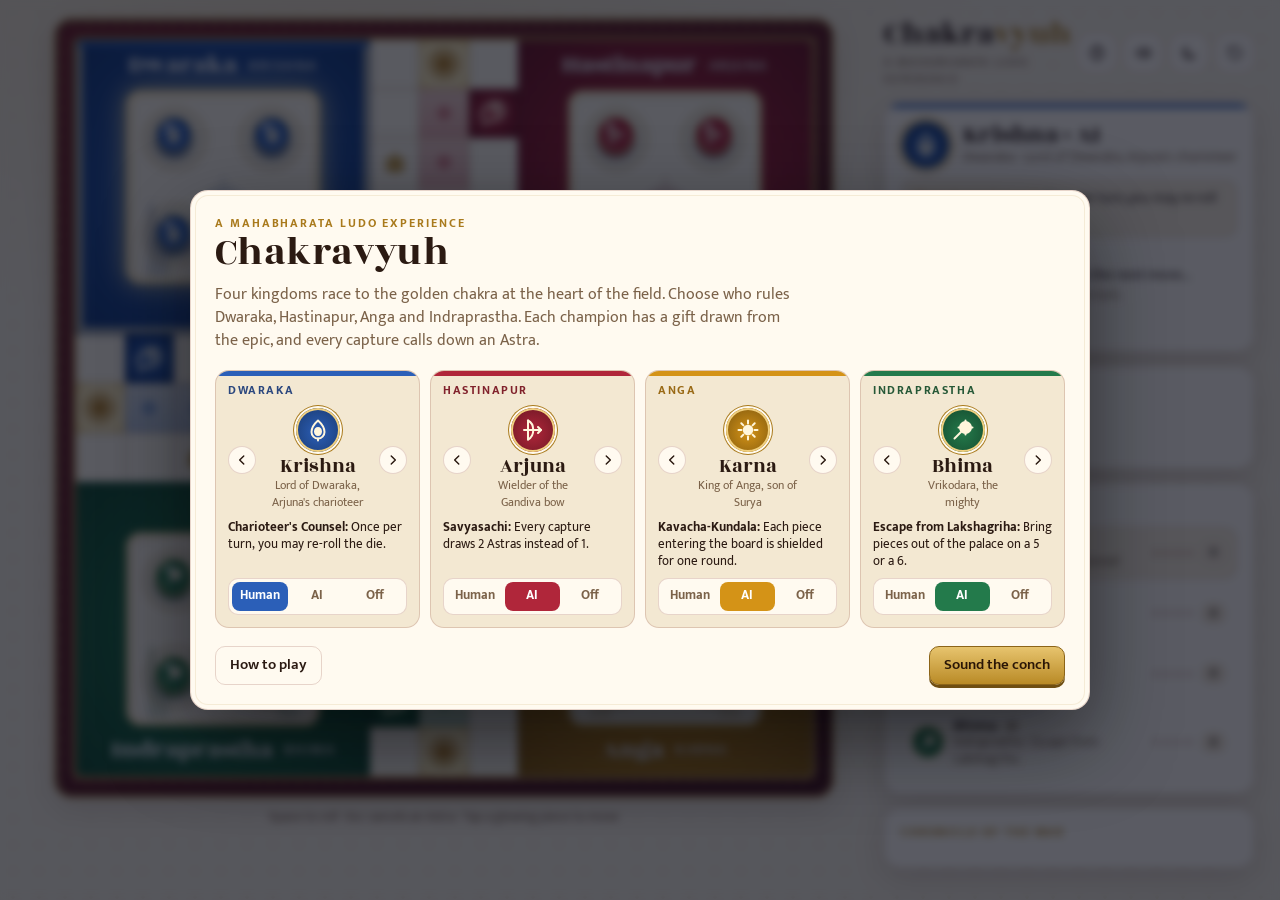
==== chakravyuh/index.html @ 42efd2ad "Rework Astra Ludo into Chakravyuh, a Mahabharata-only Ludo - Four kingdoms (Dwaraka, Hastinapur, Ang" ====
<!doctype html>
<html lang="en">
<head>
<meta charset="utf-8" />
<meta name="viewport" content="width=device-width, initial-scale=1, viewport-fit=cover" />
<title>Chakravyuh</title>
<meta name="description" content="Chakravyuh — a Mahabharata Ludo experience. Four kingdoms, twelve champions and divine Astras." />
<meta name="theme-color" content="#0d1530" />
<link rel="preconnect" href="https://fonts.googleapis.com" />
<link rel="preconnect" href="https://fonts.gstatic.com" crossorigin />
<link href="https://fonts.googleapis.com/css2?family=Rozha+One&family=Mukta:wght@400;500;600;700&display=swap" rel="stylesheet" />
<style>
/* Layout: board as an illuminated miniature on the left, royal court panel on the right; stacks on phones. */
:root{
  --bg:#f4ecdb; --bg2:#eadcc0; --panel:#fffaf0; --panel2:#f3e8d2; --ink:#2b1a12; --muted:#7b6249;
  --line:rgba(122,40,30,.18); --gold:#a97a1c; --gold-hi:#d9b25a; --gold-soft:rgba(169,122,28,.12);
  --maroon:#6e1a22; --maroon-deep:#3e0c12; --midnight:#0d1530; --ivory:#fbf5e6; --cell-line:rgba(110,60,20,.22);
  --shadow:0 10px 30px rgba(70,30,10,.16); --focus:#2b5fb8;
  --display:"Rozha One",Georgia,"Times New Roman",serif; --body:Mukta,system-ui,-apple-system,"Segoe UI",sans-serif;
}
@media (prefers-color-scheme: dark){
  :root:not([data-theme="light"]){
    --bg:#0b1129; --bg2:#16204a; --panel:#131b3c; --panel2:#1b2550; --ink:#f4ead2; --muted:#a8a6c4;
    --line:rgba(217,178,90,.18); --gold:#d9b25a; --gold-hi:#f0cf7e; --gold-soft:rgba(217,178,90,.1);
    --shadow:0 14px 40px rgba(0,0,0,.5); --focus:#f0cf7e; color-scheme:dark;
  }
}
:root[data-theme="dark"]{
  --bg:#0b1129; --bg2:#16204a; --panel:#131b3c; --panel2:#1b2550; --ink:#f4ead2; --muted:#a8a6c4;
  --line:rgba(217,178,90,.18); --gold:#d9b25a; --gold-hi:#f0cf7e; --gold-soft:rgba(217,178,90,.1);
  --shadow:0 14px 40px rgba(0,0,0,.5); --focus:#f0cf7e; color-scheme:dark;
}
*{box-sizing:border-box}
html,body{margin:0;min-height:100%}
body{
  background:
    radial-gradient(circle at 50% 50%, var(--gold-soft) 0 1.5px, transparent 2px) 0 0/26px 26px,
    radial-gradient(1100px 700px at 25% -10%, var(--bg2), var(--bg) 62%) fixed, var(--bg);
  color:var(--ink); font:16px/1.45 var(--body); -webkit-tap-highlight-color:transparent;
}
button{font:inherit;color:inherit}
:focus-visible{outline:2px solid var(--focus);outline-offset:2px}
.display{font-family:var(--display);font-weight:400;letter-spacing:.01em}
@media (prefers-reduced-motion: reduce){ *,*::before,*::after{animation-duration:.01ms!important;animation-iteration-count:1!important;transition-duration:.01ms!important} }

/* ---------- layout ---------- */
.app{display:grid;grid-template-columns:minmax(0,1fr) 370px;gap:22px;max-width:1260px;margin:0 auto;
  padding-block:18px 28px;padding-left:max(16px, env(safe-area-inset-left, 0px));padding-right:max(16px, env(safe-area-inset-right, 0px));align-items:start}
.board-col{display:flex;flex-direction:column;align-items:center;gap:10px;min-width:0}
.side{display:flex;flex-direction:column;gap:14px;min-width:0}
@media (max-width:900px){
  .app{grid-template-columns:minmax(0,1fr);gap:14px;padding-block:12px 24px}
  .brand h1{font-size:27px}
  .tb-actions{gap:6px}
  .icon-btn{width:34px;height:34px}
  .side{display:contents}
  .topbar{order:0}.board-col{order:1}#turnPanel{order:2}#handPanel{order:3}.side>.panel{order:4}
  .foot-note{display:none}
  .turn .passive{font-size:13px}
}
.topbar{display:flex;align-items:center;justify-content:space-between;gap:10px;min-width:0}
.brand{min-width:0}
.brand h1{margin:0;font-size:32px;line-height:1;color:var(--ink)}
.brand h1 span{color:var(--gold)}
.brand small{display:block;color:var(--muted);font-size:12px;letter-spacing:.12em;text-transform:uppercase;margin-top:4px}
.icon-btn{width:38px;height:38px;border-radius:12px;border:1px solid var(--line);background:var(--panel);display:grid;place-items:center;cursor:pointer;transition:transform .15s, background .15s}
.icon-btn:hover{background:var(--panel2)} .icon-btn:active{transform:scale(.94)}
.icon-btn svg{width:18px;height:18px}
.tb-actions{display:flex;gap:8px}
.panel{background:var(--panel);border:1px solid var(--line);border-radius:16px;box-shadow:var(--shadow);padding:16px;position:relative}
.panel h3{margin:0 0 10px;font-size:11.5px;letter-spacing:.16em;text-transform:uppercase;color:var(--gold);font-weight:700}

/* ---------- board: miniature-painting frame ---------- */
.board{
  width:min(100%, calc(100vh - 110px)); min-width:280px; max-width:780px; aspect-ratio:1; max-height:none;
  padding:2.6%; border-radius:18px; position:relative;
  background:
    radial-gradient(circle, rgba(240,207,126,.55) 0 1.4px, transparent 1.8px) 0 0/14px 14px,
    linear-gradient(145deg,var(--maroon),var(--maroon-deep));
  box-shadow:var(--shadow), inset 0 0 0 2px #d9b25a, inset 0 0 0 5px var(--maroon-deep), inset 0 0 0 6px rgba(217,178,90,.7);
}
@media (max-width:900px){ .board{width:100%;max-width:640px} }
.grid{position:relative;width:100%;height:100%;background:var(--ivory);border-radius:6px;overflow:hidden;
  box-shadow:0 0 0 2px #d9b25a, 0 0 0 4px var(--maroon-deep), 0 0 0 5px #d9b25a}
.cell{position:absolute;width:calc(100%/15);height:calc(100%/15);border:1px solid var(--cell-line);background:var(--ivory);display:grid;place-items:center}
.cell svg{width:64%;height:64%}
.cell.chakra{background:radial-gradient(circle,#fff4cf 0 35%, #efd89a 100%)}
.cell.chakra svg{width:80%;height:80%;color:#a8741a;animation:spin 16s linear infinite}
.cell.start svg{width:72%;height:72%}
@keyframes spin{to{transform:rotate(360deg)}}
.yard{position:absolute;width:40%;height:40%;border:2px solid rgba(0,0,0,.15);overflow:hidden}
.yard::before{content:"";position:absolute;inset:0;background:radial-gradient(circle, rgba(255,230,160,.22) 0 1.2px, transparent 1.6px) 0 0/12px 12px}
.yard .plate{position:absolute;inset:16.66%;background:var(--ivory);border-radius:8%;box-shadow:inset 0 0 0 2px rgba(217,178,90,.9), inset 0 0 0 5px var(--ivory), inset 0 0 0 6px rgba(169,122,28,.45), inset 0 3px 12px rgba(0,0,0,.15);overflow:hidden}
.yard .palace{position:absolute;left:8%;right:8%;bottom:4%;height:62%;opacity:.17}
.yard .palace svg{width:100%;height:100%}
.yard .slot{position:absolute;width:22%;height:22%;border-radius:50%;transform:translate(-50%,-50%);background:rgba(0,0,0,.05);box-shadow:inset 0 0 0 2px rgba(169,122,28,.35)}
.yard .label{position:absolute;left:0;right:0;height:16.66%;display:flex;align-items:center;justify-content:center;gap:.45em;color:#fff;font-family:var(--display);font-size:calc(var(--cell,30px)*.52);text-shadow:0 1px 2px rgba(0,0,0,.45);white-space:nowrap}
.yard .label em{font-style:normal;font-family:var(--body);font-weight:600;font-size:.6em;opacity:.9;letter-spacing:.1em;text-transform:uppercase}
.yard.off{filter:grayscale(1) opacity(.45)}
.yard.turn{box-shadow:inset 0 0 0 4px rgba(255,240,200,.85)}
.yard.turn .plate{box-shadow:inset 0 0 0 2px #f0cf7e, inset 0 0 0 5px var(--ivory), inset 0 0 0 6px rgba(169,122,28,.6), 0 0 22px 4px rgba(255,230,160,.6)}
.center{position:absolute;left:40%;top:40%;width:20%;height:20%}
.center svg{width:100%;height:100%;display:block}

/* tokens: royal pieces */
.token{position:absolute;width:calc(var(--cell,30px)*.78);height:calc(var(--cell,30px)*.78);left:0;top:0;
  transform:translate(-50%,-58%) scale(var(--s,1));border-radius:50%;border:none;padding:0;cursor:default;
  transition:left .14s ease, top .14s ease, transform .2s ease;z-index:5;
  background:radial-gradient(circle at 35% 28%, rgba(255,255,255,.7) 0 10%, transparent 11%), radial-gradient(circle at 50% 55%, var(--tc) 0 55%, var(--td) 100%);
  box-shadow:0 3px 0 var(--td), 0 5px 9px rgba(0,0,0,.38), inset 0 0 0 2px #f0cf7e, inset 0 0 0 3.5px rgba(0,0,0,.25);
  display:grid;place-items:center}
.token svg{width:56%;height:56%;color:#fff6dc;filter:drop-shadow(0 1px 1px rgba(0,0,0,.45))}
.token.can{cursor:pointer;z-index:20;animation:bob .9s ease-in-out infinite}
.token.can::before{content:"";position:absolute;inset:-22%;border-radius:50%;border:3px solid #fff3cf;box-shadow:0 0 0 3px var(--tc),0 0 18px 4px #f0cf7e;animation:pulse 1s ease-in-out infinite}
.token.target::before{content:"";position:absolute;inset:-22%;border-radius:50%;border:3px dashed #fff;box-shadow:0 0 0 3px #7a2a9a,0 0 18px 5px #d39cff;animation:pulse .8s ease-in-out infinite}
.token.target{cursor:crosshair;z-index:21}
.token.shield::after{content:"";position:absolute;inset:-14%;border-radius:50%;border:2px solid #ffd76a;box-shadow:0 0 12px 3px rgba(255,200,80,.85), inset 0 0 8px rgba(255,215,106,.8)}
.token.hop{animation:hop .14s ease-out}
@keyframes bob{50%{transform:translate(-50%,-70%) scale(var(--s,1))}}
@keyframes pulse{50%{transform:scale(1.12);opacity:.7}}
@keyframes hop{50%{transform:translate(-50%,-85%) scale(calc(var(--s,1)*1.08))}}

.banner{position:absolute;left:50%;top:50%;transform:translate(-50%,-50%) scale(.6);opacity:0;pointer-events:none;z-index:40;
  text-align:center;padding:14px 26px;border-radius:12px;background:rgba(13,21,48,.92);color:#fff;
  border:1px solid #d9b25a;box-shadow:0 0 0 4px rgba(13,21,48,.92), 0 0 0 5px rgba(217,178,90,.6), 0 0 40px rgba(240,207,126,.4);min-width:55%}
.banner .b-title{font-family:var(--display);font-size:calc(var(--cell,30px)*1.05);line-height:1.1;color:#f0cf7e}
.banner .b-sub{font-size:calc(var(--cell,30px)*.42);opacity:.9;margin-top:4px}
.banner.show{animation:banner 1.7s ease forwards}
@keyframes banner{0%{opacity:0;transform:translate(-50%,-50%) scale(.6)}12%{opacity:1;transform:translate(-50%,-50%) scale(1.04)}20%{transform:translate(-50%,-50%) scale(1)}80%{opacity:1}100%{opacity:0;transform:translate(-50%,-50%) scale(1)}}
.flash{position:absolute;inset:0;pointer-events:none;z-index:39;opacity:0}
.flash.go{animation:flash .7s ease}
@keyframes flash{0%{opacity:.85}100%{opacity:0}}

/* ---------- turn panel ---------- */
.turn{overflow:hidden}
.turn::before{content:"";position:absolute;inset:0 0 auto 0;height:4px;background:var(--pc,var(--gold))}
.turn-head{display:flex;align-items:center;gap:12px}
.avatar{width:50px;height:50px;border-radius:50%;display:grid;place-items:center;flex:none;background:radial-gradient(circle at 50% 55%, var(--pc), color-mix(in srgb, var(--pc) 60%, #000));color:#fff6dc;box-shadow:inset 0 0 0 2px #f0cf7e, 0 0 0 2px var(--panel), 0 0 0 3px var(--gold)}
.avatar svg{width:28px;height:28px}
.turn-name{font-size:25px;line-height:1.05}
.turn-title{color:var(--muted);font-size:13.5px}
.passive{margin-top:10px;font-size:13.5px;padding:8px 10px;border-radius:10px;background:var(--gold-soft);border:1px solid var(--line)}
.passive b{color:var(--gold)}
.dice-row{display:flex;align-items:center;gap:16px;margin-top:14px}
.die{width:76px;height:76px;flex:none;border-radius:16px;cursor:pointer;padding:12px;transition:transform .12s;
  background:linear-gradient(150deg,#fffdf4,#efe4c9);border:3px solid #c99a2e;
  box-shadow:0 5px 0 #8c6418,0 10px 18px rgba(0,0,0,.28), inset 0 0 0 2px #fff7df, inset 0 0 0 4px rgba(201,154,46,.45);
  display:grid;grid-template:repeat(3,1fr)/repeat(3,1fr)}
.die:disabled{cursor:default;filter:saturate(.7) brightness(.95)}
.die:not(:disabled):hover{transform:translateY(-2px)}
.die:not(:disabled):active{transform:translateY(3px);box-shadow:0 2px 0 #8c6418,0 4px 8px rgba(0,0,0,.25)}
.die.ready{animation:diebreathe 1.4s ease-in-out infinite}
@keyframes diebreathe{50%{box-shadow:0 5px 0 #8c6418,0 10px 18px rgba(0,0,0,.28),0 0 0 6px var(--pc), inset 0 0 0 2px #fff7df}}
.die.rolling{animation:shake .5s ease}
@keyframes shake{20%{transform:rotate(-14deg) translateY(-6px)}40%{transform:rotate(12deg)}60%{transform:rotate(-8deg) translateY(-3px)}80%{transform:rotate(5deg)}}
.pip{width:11px;height:11px;border-radius:50%;background:#6e1a22;place-self:center;opacity:0;box-shadow:inset 0 2px 2px rgba(0,0,0,.45), 0 0 0 1.5px rgba(201,154,46,.6)}
.pip.on{opacity:1}
.die.ratha{border-color:#2b5fb8}
.hint{font-size:15px;color:var(--ink);min-height:40px;line-height:1.3}
.hint .sub{display:block;color:var(--muted);font-size:13px;margin-top:3px}
.chip{display:inline-flex;align-items:center;gap:6px;font-size:12.5px;padding:2px 10px;border-radius:999px;background:var(--gold-soft);color:var(--gold);border:1px solid var(--line);font-weight:700;margin-top:6px}
.actions{display:flex;gap:8px;margin-top:8px;flex-wrap:wrap}
.btn{border:1px solid var(--line);background:var(--panel2);padding:8px 14px;border-radius:10px;cursor:pointer;font-weight:600;font-size:14.5px;transition:transform .12s, filter .15s}
.btn:hover{filter:brightness(1.05)} .btn:active{transform:scale(.97)}
.btn.primary{background:linear-gradient(180deg,#e7c46e,#b98a26);color:#2a1606;border-color:#8c6418;box-shadow:0 3px 0 #6f4e12}
.btn.ghost{background:transparent}
.btn:disabled{opacity:.5;cursor:not-allowed}
.pick{display:grid;grid-template-columns:repeat(6,1fr);gap:6px;margin-top:8px}
.pick button{aspect-ratio:1;border-radius:9px;border:2px solid #c99a2e;background:linear-gradient(150deg,#fffdf4,#efe4c9);color:#6e1a22;font-family:var(--display);font-size:20px;cursor:pointer}
.pick button:hover{transform:translateY(-2px)}

/* ---------- cards ---------- */
.hand{display:grid;grid-template-columns:repeat(auto-fill,minmax(150px,1fr));gap:10px}
@media (max-width:900px){.hand{grid-auto-flow:column;grid-template-columns:none;grid-auto-columns:minmax(150px,46%);overflow-x:auto;padding:4px 2px 8px;scroll-snap-type:x mandatory}.hand>*{scroll-snap-align:start}}
.card{position:relative;text-align:left;border-radius:12px;padding:12px 11px 12px;cursor:pointer;color:#fff8e6;min-height:156px;
  border:1px solid rgba(240,207,126,.7);
  background:radial-gradient(circle, rgba(255,230,160,.14) 0 1px, transparent 1.4px) 0 0/10px 10px, linear-gradient(160deg,var(--c1),var(--c2));
  box-shadow:0 6px 14px rgba(0,0,0,.24), inset 0 0 0 3px rgba(0,0,0,.18), inset 0 0 0 4px rgba(240,207,126,.45);transition:transform .15s, box-shadow .15s;overflow:hidden}
.card:not(:disabled):hover{transform:translateY(-3px);box-shadow:0 12px 22px rgba(0,0,0,.3), inset 0 0 0 3px rgba(0,0,0,.18), inset 0 0 0 4px rgba(240,207,126,.7)}
.card:disabled{cursor:not-allowed;filter:grayscale(.6) brightness(.82)}
.card.sel{outline:3px solid #f0cf7e;outline-offset:2px}
.card .ci{width:36px;height:36px;border-radius:50%;display:grid;place-items:center;background:rgba(0,0,0,.2);box-shadow:inset 0 0 0 1.5px rgba(240,207,126,.8)}
.card .ci svg{width:22px;height:22px}
.card .cn{font-family:var(--display);font-size:18px;line-height:1.1;margin-top:8px}
.card .cs{font-size:10.5px;letter-spacing:.12em;text-transform:uppercase;opacity:.8}
.card .ct{font-size:12.5px;line-height:1.35;margin-top:6px}
.card .rar{position:absolute;top:10px;right:10px;font-size:10px;font-weight:700;letter-spacing:.08em;text-transform:uppercase;padding:1px 8px;border-radius:99px;background:rgba(0,0,0,.28);border:1px solid rgba(240,207,126,.45)}
.card-back{border-radius:12px;min-height:96px;background:radial-gradient(circle, rgba(240,207,126,.25) 0 1.2px, transparent 1.6px) 0 0/10px 10px, linear-gradient(150deg,#1b2550,#0d1530);border:2px solid #d9b25a;display:grid;place-items:center;color:#d9b25a}
.card-back svg{width:42px;height:42px;animation:spin 14s linear infinite}
.empty{color:var(--muted);font-size:14px;padding:10px;border:1px dashed var(--line);border-radius:12px;text-align:center}

/* ---------- players & log ---------- */
.plist{display:flex;flex-direction:column;gap:8px}
.prow{display:flex;align-items:center;gap:10px;padding:8px 10px;border-radius:12px;border:1px solid transparent}
.prow.cur{background:var(--gold-soft);border-color:var(--line)}
.prow.off{opacity:.4}
.dot{width:32px;height:32px;border-radius:50%;display:grid;place-items:center;background:var(--pc);color:#fff6dc;flex:none;box-shadow:inset 0 0 0 1.5px #f0cf7e}
.dot svg{width:18px;height:18px}
.pname{font-weight:700;font-size:15px;line-height:1.2}
.pmeta{font-size:12.5px;color:var(--muted);line-height:1.3}
.pstat{margin-left:auto;display:flex;gap:8px;align-items:center;font-size:12px;color:var(--muted)}
.pips{display:flex;gap:3px}
.pips i{width:8px;height:8px;border-radius:50%;background:var(--line);display:block}
.pips i.on{background:var(--pc)}
.cardcount{display:inline-flex;align-items:center;padding:1px 8px;border-radius:99px;background:var(--panel2);border:1px solid var(--line);color:var(--ink);font-weight:700}
.log{list-style:none;margin:0;padding:0;display:flex;flex-direction:column;gap:6px;max-height:200px;overflow:auto;font-size:14px}
.log li{padding-left:12px;position:relative}
.log li::before{content:"";position:absolute;left:0;top:8px;width:6px;height:6px;transform:rotate(45deg);background:var(--lc,var(--gold))}
.log li:not(:first-child){opacity:.72}

/* ---------- modals ---------- */
.modal{position:fixed;inset:0;z-index:100;display:none;align-items:center;justify-content:center;padding:16px;background:rgba(6,10,26,.66);backdrop-filter:blur(4px)}
.modal.open{display:flex}
.sheet{background:var(--panel);color:var(--ink);border:1px solid var(--line);border-radius:18px;box-shadow:0 30px 80px rgba(0,0,0,.5), inset 0 0 0 4px var(--panel), inset 0 0 0 5px var(--gold-soft);width:min(900px,100%);max-height:calc(100vh - 32px);overflow:auto;padding:24px}
.sheet h2{margin:0;font-size:40px;line-height:1;text-wrap:balance}
.eyebrow{font-size:12px;letter-spacing:.16em;text-transform:uppercase;color:var(--gold);font-weight:700}
.lede{color:var(--muted);margin:10px 0 18px;max-width:64ch}
.seats{display:grid;grid-template-columns:repeat(4,1fr);gap:10px}
@media (max-width:760px){.seats{grid-template-columns:repeat(2,1fr)}.sheet{padding:18px}.sheet h2{font-size:32px}}
@media (max-width:420px){.seats{grid-template-columns:1fr}}
.seat{border-radius:14px;padding:12px;border:1px solid var(--line);background:var(--panel2);display:flex;flex-direction:column;gap:8px;position:relative;overflow:hidden;min-width:0}
.seat::before{content:"";position:absolute;inset:0 0 auto;height:5px;background:var(--pc)}
.seat .kn{font-size:11.5px;letter-spacing:.14em;text-transform:uppercase;font-weight:700;color:color-mix(in srgb, var(--pc) 65%, var(--ink))}
.champ{display:flex;align-items:center;gap:8px}
.champ .cbody{flex:1;min-width:0;text-align:center}
.champ .avatar{width:44px;height:44px;margin:0 auto 4px}
.champ .avatar svg{width:24px;height:24px}
.champ .cname{font-family:var(--display);font-size:20px;line-height:1.05}
.champ .cepi{font-size:12px;color:var(--muted)}
.arrow{width:28px;height:28px;border-radius:50%;border:1px solid var(--line);background:var(--panel);cursor:pointer;display:grid;place-items:center;flex:none}
.arrow svg{width:14px;height:14px}
.seat .sp{font-size:12.5px;line-height:1.35;min-height:3.9em}
.seat.is-off .champ,.seat.is-off .sp{opacity:.4}
.seg{display:grid;grid-template-columns:repeat(3,1fr);background:var(--panel);border:1px solid var(--line);border-radius:10px;padding:3px;gap:2px;margin-top:auto}
.seg button{border:none;background:transparent;border-radius:8px;padding:5px 0;font-size:12.5px;font-weight:700;cursor:pointer;color:var(--muted)}
.seg button.on{background:var(--pc);color:#fff}
.sheet-foot{display:flex;justify-content:space-between;align-items:center;gap:10px;margin-top:18px;flex-wrap:wrap}
.err{color:#b0263a;font-size:13.5px;min-height:1em}
.rules h4{margin:20px 0 8px;font-size:12.5px;letter-spacing:.14em;text-transform:uppercase;color:var(--gold)}
.rules p,.rules li{font-size:15px}
.rules ul{padding-left:18px;margin:6px 0}
.lex{display:grid;grid-template-columns:repeat(3,1fr);gap:10px}
.roster{display:grid;grid-template-columns:repeat(2,1fr);gap:4px 12px}
@media (max-width:760px){.lex{grid-template-columns:repeat(2,1fr)}.roster{grid-template-columns:1fr}}
@media (max-width:480px){.lex{grid-template-columns:1fr}}
.lex .card{cursor:default;min-height:0}
.lex .lore{font-size:12px;font-style:italic;opacity:.9;margin-top:7px;border-top:1px solid rgba(240,207,126,.35);padding-top:6px}
.legend{display:flex;flex-wrap:wrap;gap:14px;font-size:14px;margin-top:6px}
.legend span{display:inline-flex;align-items:center;gap:6px}
.legend i{width:24px;height:24px;border-radius:5px;border:1px solid var(--cell-line);background:var(--ivory);display:grid;place-items:center}
.legend i svg{width:17px;height:17px}
.note{font-size:13px;color:var(--muted);border-left:3px solid var(--gold);padding:6px 10px;background:var(--gold-soft);border-radius:0 8px 8px 0;margin-top:14px}
.podium{display:flex;flex-direction:column;gap:8px;margin:16px 0}
.podium .prow{background:var(--panel2)}
.place{font-family:var(--display);font-size:22px;width:28px;text-align:center;color:var(--gold)}
.foot-note{font-size:13px;color:var(--muted);text-align:center}
</style>
</head>
<body>
<div class="app">
  <div class="board-col">
    <div class="board" id="board">
      <div class="grid" id="grid">
        <div class="flash" id="flash"></div>
        <div class="banner" id="banner"><div class="b-title"></div><div class="b-sub"></div></div>
      </div>
    </div>
    <div class="foot-note">Space to roll · Esc cancels an Astra · Tap a glowing piece to move</div>
  </div>

  <aside class="side">
    <div class="topbar">
      <div class="brand">
        <h1 class="display">Chakra<span>vyuh</span></h1>
        <small>A Mahabharata Ludo experience</small>
      </div>
      <div class="tb-actions">
        <button class="icon-btn" id="btnRules" title="How to play" aria-label="How to play"><svg viewBox="0 0 24 24" fill="none" stroke="currentColor" stroke-width="2" stroke-linecap="round"><circle cx="12" cy="12" r="9"/><path d="M9.5 9a2.5 2.5 0 1 1 3.5 2.3c-.6.3-1 .9-1 1.6V14"/><circle cx="12" cy="17.5" r=".6" fill="currentColor"/></svg></button>
        <button class="icon-btn" id="btnSound" title="Sound" aria-label="Toggle sound"></button>
        <button class="icon-btn" id="btnTheme" title="Theme" aria-label="Toggle light or dark theme"><svg viewBox="0 0 24 24" fill="none" stroke="currentColor" stroke-width="2" stroke-linecap="round"><path d="M20 14.5A8 8 0 1 1 9.5 4a6.5 6.5 0 0 0 10.5 10.5z"/></svg></button>
        <button class="icon-btn" id="btnNew" title="New game" aria-label="New game"><svg viewBox="0 0 24 24" fill="none" stroke="currentColor" stroke-width="2" stroke-linecap="round"><path d="M4 12a8 8 0 1 0 2.4-5.7"/><path d="M4 4v4h4"/></svg></button>
      </div>
    </div>

    <section class="panel turn" id="turnPanel">
      <div class="turn-head">
        <div class="avatar" id="tAvatar"></div>
        <div style="min-width:0">
          <div class="turn-name display" id="tName">—</div>
          <div class="turn-title" id="tTitle"></div>
        </div>
      </div>
      <div class="passive" id="tPassive"></div>
      <div class="dice-row">
        <button class="die" id="die" aria-label="Roll the die"></button>
        <div style="flex:1;min-width:0">
          <div class="hint" id="hint"></div>
          <div class="actions">
            <button class="btn" id="btnReroll" hidden>Re-roll</button>
            <button class="btn ghost" id="btnCancel" hidden>Cancel Astra</button>
          </div>
        </div>
      </div>
      <div class="pick" id="pick" hidden></div>
    </section>

    <section class="panel" id="handPanel">
      <h3 id="handTitle">Astras</h3>
      <div class="hand" id="hand"></div>
    </section>

    <section class="panel">
      <h3>Kingdoms</h3>
      <div class="plist" id="plist"></div>
    </section>

    <section class="panel">
      <h3>Chronicle of the war</h3>
      <ul class="log" id="log"></ul>
    </section>
  </aside>
</div>

<!-- Setup -->
<div class="modal open" id="setup" role="dialog" aria-modal="true" aria-labelledby="setupTitle">
  <div class="sheet">
    <div class="eyebrow">A Mahabharata Ludo experience</div>
    <h2 class="display" id="setupTitle">Chakravyuh</h2>
    <p class="lede">Four kingdoms race to the golden chakra at the heart of the field. Choose who rules Dwaraka, Hastinapur, Anga and Indraprastha. Each champion has a gift drawn from the epic, and every capture calls down an Astra.</p>
    <div class="seats" id="seats"></div>
    <div class="sheet-foot">
      <button class="btn ghost" id="btnRules2">How to play</button>
      <span class="err" id="seatErr"></span>
      <button class="btn primary" id="btnStart">Sound the conch</button>
    </div>
  </div>
</div>

<!-- Rules -->
<div class="modal" id="rules" role="dialog" aria-modal="true" aria-labelledby="rulesTitle">
  <div class="sheet rules">
    <div style="display:flex;justify-content:space-between;align-items:center;gap:10px">
      <h2 class="display" id="rulesTitle">How to play</h2>
      <button class="icon-btn" data-close="rules" aria-label="Close"><svg viewBox="0 0 24 24" fill="none" stroke="currentColor" stroke-width="2" stroke-linecap="round"><path d="M6 6l12 12M18 6L6 18"/></svg></button>
    </div>
    <h4>The race (classic Ludo rules)</h4>
    <ul>
      <li>Each kingdom has 4 pieces. Roll a <b>6</b> to bring a piece out of the palace onto your conch square.</li>
      <li>Move clockwise around the field, then up your coloured path to the chakra at the centre. You need the exact number to finish.</li>
      <li>A <b>6</b>, a capture, or bringing a piece home earns another roll. Three 6s in a row ends your turn.</li>
      <li>Land on an opponent to <b>capture</b> it and send it back to its palace. Pieces on <b>golden lotuses</b> and <b>conch squares</b> are safe.</li>
      <li>The first kingdom to bring all four pieces home wins.</li>
    </ul>
    <h4>Astras</h4>
    <ul>
      <li>You draw an Astra when you <b>capture</b> or land on a <b>chakra square</b>.</li>
      <li>You may play <b>one Astra per turn</b>, before you roll. You can hold 3.</li>
    </ul>
    <div class="legend" id="legend"></div>
    <h4>The twelve champions</h4>
    <div class="roster" id="roster"></div>
    <h4>Lexicon of Astras</h4>
    <div class="lex" id="lex"></div>
    <p class="note">Chakravyuh borrows the characters, kingdoms and stories of the Mahabharata. Ludo itself is a modern game descended from Indian cross-and-circle race games such as Pachisi; it is not a game from the epic.</p>
  </div>
</div>

<!-- Victory -->
<div class="modal" id="victory" role="dialog" aria-modal="true" aria-labelledby="vicTitle">
  <div class="sheet" style="width:min(520px,100%);text-align:center">
    <div class="avatar" id="vAvatar" style="margin:0 auto 12px;width:72px;height:72px"></div>
    <div class="eyebrow" id="vicKingdom"></div>
    <h2 class="display" id="vicTitle">Victory</h2>
    <p class="lede" id="vicText" style="margin:10px auto 0"></p>
    <div class="podium" id="podium" style="text-align:left"></div>
    <div style="display:flex;gap:10px;justify-content:center">
      <button class="btn" id="btnSame">Rematch</button>
      <button class="btn primary" id="btnSetup">New setup</button>
    </div>
  </div>
</div>

<script>
(() => {
"use strict";

/* ================= Icons ================= */
const S24 = (body, extra='fill="none" stroke="currentColor" stroke-width="2" stroke-linecap="round" stroke-linejoin="round"') => `<svg viewBox="0 0 24 24" ${extra}>${body}</svg>`;
const I = {
  // champions
  krishna: S24('<path d="M12 2.5c4.5 4 6.5 8 6.5 11.5a6.5 6.5 0 0 1-13 0C5.5 10.5 7.5 6.5 12 2.5z"/><ellipse cx="12" cy="13.5" rx="3" ry="3.6" fill="currentColor"/><path d="M12 20.5v2"/>'),
  arjuna: S24('<path d="M7 2.5c7 3.5 7 15.5 0 19"/><path d="M7 2.5v19"/><path d="M3 12h17"/><path d="M17 9l3 3-3 3"/>'),
  karna: S24('<circle cx="12" cy="12" r="4.2" fill="currentColor"/>'+Array.from({length:8},(_,k)=>`<path d="M12 2.5v3" transform="rotate(${k*45} 12 12)"/>`).join('')),
  bhima: S24('<circle cx="14.5" cy="9.5" r="5.5" fill="currentColor"/><path d="M11 13L3.5 20.5"/><path d="M14.5 4v-1.5M20 9.5h1.5M14.5 15v1.5M9 9.5H7.5"/>'),
  yudhishthira: S24('<path d="M3 11.5a9 7 0 0 1 18 0z" fill="currentColor"/><path d="M12 11.5v8.5a2 2 0 0 1-4 0"/><path d="M12 2.5v2"/><path d="M5 11.5v2M19 11.5v2M8.5 11.5v1.5M15.5 11.5v1.5"/>'),
  draupadi: S24('<path d="M3 12h18a9 7.5 0 0 1-18 0z" fill="currentColor"/><path d="M12 3c2 2.2-1.2 3.5 0 6.5"/><path d="M8 5.5c1.2 1.4-.6 2.3 0 4"/><path d="M16 5.5c1.2 1.4-.6 2.3 0 4"/>'),
  nakula: S24('<path d="M20.5 3.5L9 15"/><path d="M20.5 3.5l-1 5-9 9"/><path d="M6.5 12.5l5 5"/><path d="M8 16l-4.5 4.5"/>'),
  sahadeva: S24('<path d="M12 2.5l2.4 5.2 5.6.6-4.2 3.8 1.2 5.6L12 14.9 7 17.7l1.2-5.6L4 8.3l5.6-.6z" fill="currentColor"/><circle cx="19.5" cy="19.5" r="1.2" fill="currentColor"/><circle cx="4.5" cy="20" r=".9" fill="currentColor"/>'),
  abhimanyu: S24('<circle cx="12" cy="12" r="9"/><circle cx="12" cy="12" r="2.2" fill="currentColor"/>'+Array.from({length:8},(_,k)=>`<path d="M12 3v6.8" transform="rotate(${k*45} 12 12)"/>`).join('')),
  duryodhana: S24('<path d="M3 18.5h18l-1.3-10.5-4.2 4.2L12 5.5l-3.5 6.7-4.2-4.2z" fill="currentColor"/><path d="M3 21h18"/>'),
  ghatotkacha: S24('<path d="M15.5 2.8a9.2 9.2 0 1 0 5.9 15.3A7.3 7.3 0 0 1 15.5 2.8z" fill="currentColor"/><circle cx="18.5" cy="6.5" r=".9" fill="currentColor"/><circle cx="21" cy="11" r=".7" fill="currentColor"/>'),
  balarama: S24('<path d="M3.5 20.5L14 10"/><path d="M14 10l2.2-6.5 4.3 2.8-4.5 5.2z" fill="currentColor"/><path d="M6 15l3 3"/>'),
  // board
  lotus: S24('<path d="M12 4c2.2 3.2 2.2 7.2 0 11-2.2-3.8-2.2-7.8 0-11z"/><path d="M4.8 8.2c3.4.8 5.6 3.6 7.2 6.8-4.2.2-7.2-2.2-7.2-6.8z"/><path d="M19.2 8.2c-3.4.8-5.6 3.6-7.2 6.8 4.2.2 7.2-2.2 7.2-6.8z"/><path d="M3 15.5c3 .2 6 .9 9 .9s6-.7 9-.9c-1.8 3-5 4.5-9 4.5s-7.2-1.5-9-4.5z"/>','fill="#c99a2e" stroke="#8c6418" stroke-width=".6"'),
  conch: S24('<path d="M4 15.5c0-5.8 4.5-11 10-11 3.6 0 6 2.4 6 5.6 0 4.6-4.4 7.4-8.8 7.4H7.5L5 20.5"/><path d="M11 10.5a2.3 2.3 0 1 1 2.4 2.2"/><path d="M15 4.8c-1 2.2-1 4.3.2 6.2"/>','fill="none" stroke="#fff6dc" stroke-width="2" stroke-linecap="round" stroke-linejoin="round"'),
  chakra: S24('<circle cx="12" cy="12" r="9.2" stroke-dasharray="1.8 1.2" stroke-width="2.4"/><circle cx="12" cy="12" r="6"/><circle cx="12" cy="12" r="1.8" fill="currentColor"/>'+Array.from({length:6},(_,k)=>`<path d="M12 6v12" transform="rotate(${k*30} 12 12)"/>`).join(''),'fill="none" stroke="currentColor" stroke-width="1.4"'),
  soundOn: S24('<path d="M4 9v6h4l5 4V5L8 9z"/><path d="M16.5 8.5a5 5 0 0 1 0 7M19 6a8.5 8.5 0 0 1 0 12"/>'),
  soundOff: S24('<path d="M4 9v6h4l5 4V5L8 9z"/><path d="M17 9l5 6M22 9l-5 6"/>'),
  left: S24('<path d="M15 5l-7 7 7 7"/>','fill="none" stroke="currentColor" stroke-width="2.5" stroke-linecap="round" stroke-linejoin="round"'),
  right: S24('<path d="M9 5l7 7-7 7"/>','fill="none" stroke="currentColor" stroke-width="2.5" stroke-linecap="round" stroke-linejoin="round"'),
  // astras
  shankha: S24('<path d="M4 15.5c0-5.8 4.5-11 10-11 3.6 0 6 2.4 6 5.6 0 4.6-4.4 7.4-8.8 7.4H7.5L5 20.5"/><path d="M11 10.5a2.3 2.3 0 1 1 2.4 2.2"/><path d="M15 4.8c-1 2.2-1 4.3.2 6.2"/>'),
  ratha: S24('<circle cx="15" cy="13" r="6.5"/><circle cx="15" cy="13" r="1.4" fill="currentColor"/><path d="M15 6.5v13M8.5 13h13M10.4 8.4l9.2 9.2M19.6 8.4l-9.2 9.2"/><path d="M2 9h4M1.5 13h4M2 17h4"/>','fill="none" stroke="currentColor" stroke-width="1.7" stroke-linecap="round"'),
  vyuha: S24('<path d="M12 12.5a1.5 1.5 0 1 1 1.5-1.5c0 2-1.5 3.5-3.5 3.5a3.8 3.8 0 0 1-3.8-3.8c0-3 2.4-5.4 5.4-5.4a6.2 6.2 0 0 1 6.2 6.2c0 4.2-3.4 7.5-7.6 7.5"/><path d="M3 21l6.5-6.5"/><path d="M3 16.5V21h4.5"/>'),
  kavacha: S24('<path d="M12 2.5l8 3v6c0 5-3.4 8.6-8 10-4.6-1.4-8-5-8-10v-6z"/><circle cx="12" cy="11" r="3.2"/><path d="M12 4.5v3.3M12 14.2v4.8"/>'),
  nagastra: S24('<path d="M4 20c-1.8-2.6.2-5.5 3.6-5.5h5c3.4 0 4.4-4.4 1.4-5.8-2.4-1.2-4.6.2-4.6 2"/><circle cx="10.2" cy="11" r="1.3" fill="currentColor"/><path d="M14.5 3.5h6v6"/><path d="M20.5 3.5l-5 5"/>'),
  maya: S24('<path d="M4 8h14l-3.5-3.5"/><path d="M20 16H6l3.5 3.5"/><circle cx="12" cy="12" r="1.3" fill="currentColor"/>'),
  sudarshana: S24('<circle cx="12" cy="12" r="8.5" stroke-dasharray="2.2 1.4" stroke-width="3"/><circle cx="12" cy="12" r="2.2" fill="currentColor"/><path d="M12 4v16M4 12h16M6.3 6.3l11.4 11.4M17.7 6.3 6.3 17.7"/>','fill="none" stroke="currentColor" stroke-width="1.6"'),
  brahmastra: S24('<path d="M4.5 19.5 19 5"/><path d="M13.5 4.5H19.5V10.5"/><path d="M8 13.5c-3 .2-5 2.4-5 6.5 4 0 6.3-2 6.5-5"/><path d="M5 16.5l2.5 2.5"/>'),
  shakuni: S24('<rect x="2.5" y="8" width="10" height="10" rx="2" transform="rotate(-12 7.5 13)"/><rect x="11.5" y="4" width="10" height="10" rx="2" transform="rotate(10 16.5 9)"/><circle cx="7.5" cy="13" r="1" fill="currentColor"/><circle cx="14.6" cy="7" r=".9" fill="currentColor"/><circle cx="18.3" cy="11" r=".9" fill="currentColor"/><circle cx="16.5" cy="9" r=".9" fill="currentColor"/>'),
};
const PALACE = `<svg viewBox="0 0 120 70" preserveAspectRatio="xMidYMax meet"><g fill="currentColor">
  <rect x="8" y="40" width="104" height="30"/><rect x="40" y="26" width="40" height="16"/>
  <path d="M38 27 C38 8 60 2 60 2 C60 2 82 8 82 27Z"/><rect x="59" y="-4" width="2" height="8"/>
  <path d="M10 41 C10 30 20 26 20 26 C20 26 30 30 30 41Z"/><rect x="19" y="21" width="2" height="6"/>
  <path d="M90 41 C90 30 100 26 100 26 C100 26 110 30 110 41Z"/><rect x="99" y="21" width="2" height="6"/>
  <rect x="4" y="22" width="6" height="48"/><path d="M3 23 L7 14 L11 23Z"/><rect x="110" y="22" width="6" height="48"/><path d="M109 23 L113 14 L117 23Z"/></g>
  <g fill="var(--ivory)">${[20,36,52,68,84].map(x=>`<path d="M${x} 70 V58 a8 8 0 0 1 16 0 V70Z"/>`).join('')}<path d="M54 42 V34 a6 6 0 0 1 12 0 V42Z"/></g></svg>`;

/* ================= Data ================= */
// Seats run clockwise from the top-left palace.
const KINGDOMS = [
  { key:'dwaraka', name:'Dwaraka', tag:'City of gates by the western sea', start:0,
    yard:[0,0], home:[[7,1],[7,2],[7,3],[7,4],[7,5]], c:'#2b5fb8', d:'#163a78' },
  { key:'hastinapur', name:'Hastinapur', tag:'Throne of the Kuru dynasty', start:13,
    yard:[0,9], home:[[1,7],[2,7],[3,7],[4,7],[5,7]], c:'#b0263a', d:'#6b1220' },
  { key:'anga', name:'Anga', tag:'Eastern realm granted to Karna', start:26,
    yard:[9,9], home:[[7,13],[7,12],[7,11],[7,10],[7,9]], c:'#d49317', d:'#8a5a07' },
  { key:'indraprastha', name:'Indraprastha', tag:'City the Pandavas raised from Khandava', start:39,
    yard:[9,0], home:[[13,7],[12,7],[11,7],[10,7],[9,7]], c:'#237a4b', d:'#10492b' },
];
const DEFAULT_CHAMPS = ['krishna','arjuna','karna','bhima'];

const CHAMPS = {
  krishna:{ name:'Krishna', epi:'Lord of Dwaraka, Arjuna\'s charioteer', pname:'Charioteer\'s Counsel', ptext:'Once per turn, you may re-roll the die.' },
  arjuna:{ name:'Arjuna', epi:'Wielder of the Gandiva bow', pname:'Savyasachi', ptext:'Every capture draws 2 Astras instead of 1.' },
  karna:{ name:'Karna', epi:'King of Anga, son of Surya', pname:'Kavacha-Kundala', ptext:'Each piece entering the board is shielded for one round.' },
  bhima:{ name:'Bhima', epi:'Vrikodara, the mighty', pname:'Escape from Lakshagriha', ptext:'Bring pieces out of the palace on a 5 or a 6.' },
  yudhishthira:{ name:'Yudhishthira', epi:'Dharmaraja, eldest Pandava', pname:'Unshaken Dharma', ptext:'When one of your pieces is captured, draw an Astra.' },
  draupadi:{ name:'Draupadi', epi:'Panchali, born of the sacrificial fire', pname:'Akshaya Patra', ptext:'Start with 2 Astras and hold up to 4.' },
  nakula:{ name:'Nakula', epi:'Master of horses and the sword', pname:'Swift Steeds', ptext:'A roll of 1 moves 2 squares.' },
  sahadeva:{ name:'Sahadeva', epi:'Youngest Pandava, reader of the stars', pname:'Foresight', ptext:'Once per turn, a roll of 1 is cast again.' },
  abhimanyu:{ name:'Abhimanyu', epi:'Son of Arjuna and Subhadra', pname:'Into the Formation', ptext:'Chakra squares grant 2 Astras instead of 1.' },
  duryodhana:{ name:'Duryodhana', epi:'Eldest Kaurava, prince of Hastinapur', pname:'The Seized Kingdom', ptext:'Each capture also steals an Astra from the victim.' },
  ghatotkacha:{ name:'Ghatotkacha', epi:'Son of Bhima and Hidimbi', pname:'Strength of the Night', ptext:'Captured pieces return to your conch square, not the palace.' },
  balarama:{ name:'Balarama', epi:'Halayudha, elder brother of Krishna', pname:'Unmoved', ptext:'Your pieces on safe squares cannot be targeted by Astras.' },
};
const CHAMP_KEYS = Object.keys(CHAMPS);

const CARDS = {
  shankha:{ name:'Panchajanya', sub:'Conch of Krishna', w:4, rar:'Common', c1:'#c99a2e', c2:'#7a5210',
    text:'Bring one piece out of your palace onto your conch square. No 6 needed.',
    lore:'Krishna blew Panchajanya, Arjuna blew Devadatta, and the armies at Kurukshetra answered.' },
  ratha:{ name:'Ratha Vega', sub:'Charge of the Chariot', w:4, rar:'Common', c1:'#2b5fb8', c2:'#13295c',
    text:'Your next roll this turn moves double.',
    lore:'With Krishna holding the reins, Arjuna\'s white horses crossed the field faster than any chariot.' },
  vyuha:{ name:'Vyuha Bheda', sub:'Breaking the Formation', w:4, rar:'Common', c1:'#c2551f', c2:'#6e2208',
    text:'One of your pieces charges 7 squares forward and captures where it lands.',
    lore:'Abhimanyu knew how to break into Drona\'s Chakravyuh, though not how to break back out.' },
  kavacha:{ name:'Kavacha', sub:'Armour of Karna', w:3, rar:'Rare', c1:'#b8841f', c2:'#5c3b06',
    text:'Shield one piece for 2 rounds. It cannot be captured or targeted by any Astra.',
    lore:'Karna was born with armour no weapon could pierce. He gave it away to Indra, who came disguised as a brahmin.' },
  nagastra:{ name:'Nagastra', sub:'Serpent Arrow', w:3, rar:'Rare', c1:'#2f7a4e', c2:'#123a22',
    text:'Drive an opponent\'s piece 5 squares backward.',
    lore:'Karna\'s serpent arrow flew at Arjuna. Krishna pressed the chariot into the earth, and it struck only his crown.' },
  maya:{ name:'Maya Sabha', sub:'Hall of Illusions', w:2, rar:'Epic', c1:'#5a3a9c', c2:'#24124f',
    text:'Swap places between one of your pieces and an opponent\'s piece on the track.',
    lore:'Mayasura built the Pandavas a hall at Indraprastha where Duryodhana mistook a floor for a pool.' },
  shakuni:{ name:'Shakuni\'s Dice', sub:'The Game at Hastinapur', w:2, rar:'Epic', c1:'#3a2a3e', c2:'#120a14',
    text:'Choose the number for your next roll this turn.',
    lore:'In the dice hall at Hastinapur, Shakuni threw for Duryodhana, and Yudhishthira lost his kingdom.' },
  sudarshana:{ name:'Sudarshana Chakra', sub:'Discus of Krishna', w:2, rar:'Epic', c1:'#b0263a', c2:'#4e0a16',
    text:'Strike an opponent\'s piece up to 6 squares ahead of one of yours, even on a safe square. It returns to its palace.',
    lore:'At Yudhishthira\'s Rajasuya, Krishna loosed the discus at Shishupala after his hundredth insult.' },
  brahmastra:{ name:'Brahmastra', sub:'The Supreme Weapon', w:1, rar:'Legendary', c1:'#8c1020', c2:'#1a0308',
    text:'Send any opponent\'s piece on the track back to its palace.',
    lore:'After the war, Arjuna and Ashwatthama both loosed the Brahmastra. Only Arjuna could call his back.' },
};
const DECK = Object.entries(CARDS).flatMap(([k,v]) => Array(v.w).fill(k));

const TRACK = (() => { const t=[];
  for(let c=1;c<=5;c++) t.push([6,c]);
  for(let r=5;r>=0;r--) t.push([r,6]);
  t.push([0,7]);
  for(let r=0;r<=5;r++) t.push([r,8]);
  for(let c=9;c<=14;c++) t.push([6,c]);
  t.push([7,14]);
  for(let c=14;c>=9;c--) t.push([8,c]);
  for(let r=9;r<=14;r++) t.push([r,8]);
  t.push([14,7]);
  for(let r=14;r>=9;r--) t.push([r,6]);
  for(let c=5;c>=0;c--) t.push([8,c]);
  t.push([7,0]); t.push([6,0]);
  return t; })();
const SAFE = new Set([0,8,13,21,26,34,39,47]);
const CHAKRA = new Set([4,17,30,43,11,24,37,50]);
const HOME = 56, LAST_TRACK = 50;
const HOME_SPOTS = (() => {
  const west = [[-0.3,-1.1],[0.3,-1.1],[-0.3,-0.6],[0.3,-0.6]];
  const rot = ([dy,dx]) => [dx,-dy];
  const out=[]; let cur=west;
  for(let p=0;p<4;p++){ out.push(cur.map(([dy,dx])=>[7.5+dy,7.5+dx])); cur=cur.map(rot); }
  return out; })();

/* ================= Helpers ================= */
const $ = s => document.querySelector(s);
const grid = $('#grid');
const esc = s => String(s).replace(/[&<>"]/g, m => ({'&':'&amp;','<':'&lt;','>':'&gt;','"':'&quot;'}[m]));
const store = { get(k,d){ try{ const v=localStorage.getItem('chakravyuh.'+k); return v===null?d:JSON.parse(v);}catch(e){return d;} },
                set(k,v){ try{ localStorage.setItem('chakravyuh.'+k, JSON.stringify(v)); }catch(e){} } };

/* ================= Sound ================= */
let soundOn = store.get('sound', true), actx=null;
function tone(freq, dur=.08, type='sine', vol=.06, delay=0, slide=0){
  if(!soundOn) return;
  try{
    actx = actx || new (window.AudioContext||window.webkitAudioContext)();
    const t=actx.currentTime+delay, o=actx.createOscillator(), g=actx.createGain();
    o.type=type; o.frequency.setValueAtTime(freq,t); if(slide) o.frequency.linearRampToValueAtTime(freq+slide,t+dur);
    g.gain.setValueAtTime(.0001,t); g.gain.exponentialRampToValueAtTime(vol,t+.02); g.gain.exponentialRampToValueAtTime(.0001,t+dur);
    o.connect(g).connect(actx.destination); o.start(t); o.stop(t+dur+.02);
  }catch(e){}
}
const sfx = {
  roll(){ for(let i=0;i<6;i++) tone(180+Math.random()*260,.05,'square',.02,i*.06); },
  step(){ tone(600,.05,'triangle',.045); },
  enter(){ tone(392,.12,'triangle',.07); tone(587,.16,'triangle',.07,.08); },
  capture(){ tone(220,.2,'sawtooth',.06); tone(147,.28,'sawtooth',.05,.1); },
  card(){ tone(660,.12,'sine',.05); tone(990,.18,'sine',.04,.08); },
  conch(){ tone(233,.9,'sawtooth',.035,0,6); tone(466,.9,'sine',.03,0,8); tone(233,.6,'triangle',.05,.05); },
  astra(){ tone(330,.3,'sine',.07); tone(495,.3,'sine',.06,.05); tone(660,.45,'sine',.05,.1); },
  home(){ [523,659,784,1046].forEach((f,i)=>tone(f,.2,'triangle',.06,i*.09)); },
  fail(){ tone(180,.25,'square',.04); },
};
function paintSoundBtn(){ $('#btnSound').innerHTML = soundOn?I.soundOn:I.soundOff; }

/* ================= Theme ================= */
(function initTheme(){ const t=store.get('theme',null); if(t) document.documentElement.dataset.theme=t; })();
$('#btnTheme').onclick = () => {
  const cur = document.documentElement.dataset.theme || (matchMedia('(prefers-color-scheme: dark)').matches?'dark':'light');
  const nx = cur==='dark'?'light':'dark'; document.documentElement.dataset.theme=nx; store.set('theme',nx);
};

/* ================= Board build ================= */
const P = 100/15;
function placeCell(r,c,cls='',html='',style=''){
  const d=document.createElement('div'); d.className='cell '+cls;
  d.style.cssText=`left:${c*P}%;top:${r*P}%;${style}`; d.innerHTML=html; grid.appendChild(d); return d;
}
function buildBoard(){
  TRACK.forEach(([r,c],g) => {
    const owner = [0,13,26,39].indexOf(g);
    if(owner>=0) placeCell(r,c,'start',I.conch,`background:radial-gradient(circle, ${KINGDOMS[owner].c}, ${KINGDOMS[owner].d})`);
    else if(CHAKRA.has(g)) placeCell(r,c,'chakra',I.chakra);
    else if(SAFE.has(g)) placeCell(r,c,'safe',I.lotus);
    else placeCell(r,c);
  });
  KINGDOMS.forEach((k,pi) => {
    k.home.forEach(([r,c]) => placeCell(r,c,'',`<span style="width:26%;height:26%;transform:rotate(45deg);background:${k.c};opacity:.45"></span>`,`background:linear-gradient(${k.c}30,${k.c}55)`));
    const y=document.createElement('div'); y.className='yard'; y.id='yard'+pi;
    y.style.cssText=`left:${k.yard[1]*P}%;top:${k.yard[0]*P}%;background:radial-gradient(circle at 50% 50%, ${k.c}, ${k.d})`;
    const top = k.yard[0]===0;
    y.innerHTML = `<div class="plate"><div class="palace" style="color:${k.d}">${PALACE}</div></div>${[[2,2],[2,4],[4,2],[4,4]].map(([a,b])=>`<div class="slot" style="top:${a/6*100}%;left:${b/6*100}%"></div>`).join('')}
      <div class="label" style="${top?'top:0':'bottom:0'}"><span class="kname">${k.name}</span> <em class="cname"></em></div>`;
    grid.appendChild(y);
  });
  // centre: four kingdom triangles under a golden Sudarshana-inspired chakra
  const teeth = Array.from({length:72},(_,i)=>{ const a=i/72*Math.PI*2, r=i%2?0.64:0.74; return `${(Math.sin(a)*r).toFixed(3)},${(-Math.cos(a)*r).toFixed(3)}`; }).join(' ');
  const cen=document.createElement('div'); cen.className='center';
  const tri = [['-1.5,-1.5 -1.5,1.5 0,0',0],['-1.5,-1.5 1.5,-1.5 0,0',1],['1.5,-1.5 1.5,1.5 0,0',2],['-1.5,1.5 1.5,1.5 0,0',3]];
  cen.innerHTML = `<svg viewBox="-1.5 -1.5 3 3">
    ${tri.map(([pts,i])=>`<polygon points="${pts}" fill="${KINGDOMS[i].c}" stroke="#f0cf7e" stroke-width=".035"/>`).join('')}
    <circle r=".86" fill="#0d1530" stroke="#f0cf7e" stroke-width=".035"/>
    <g class="rot">${matchMedia('(prefers-reduced-motion: reduce)').matches?'':'<animateTransform attributeName="transform" type="rotate" from="0" to="360" dur="60s" repeatCount="indefinite"/>'}
      <polygon points="${teeth}" fill="#d9b25a" stroke="#8c6418" stroke-width=".012"/>
      <circle r=".56" fill="#0d1530" stroke="#f0cf7e" stroke-width=".02"/>
      ${Array.from({length:12},(_,k)=>`<path d="M0 -.52 V-.14" stroke="#d9b25a" stroke-width=".035" transform="rotate(${k*30})"/>`).join('')}
      <circle r=".5" fill="none" stroke="#d9b25a" stroke-width=".015" stroke-dasharray=".03 .03"/>
    </g>
    <g fill="#f0cf7e">${Array.from({length:8},(_,k)=>`<ellipse cx="0" cy="-.13" rx=".055" ry=".12" transform="rotate(${k*45})"/>`).join('')}<circle r=".055" fill="#b0263a"/></g>
  </svg>`;
  grid.appendChild(cen);
  KINGDOMS.forEach((k,pi) => { for(let i=0;i<4;i++){
    const t=document.createElement('button'); t.className='token'; t.id=`tk${pi}${i}`;
    t.style.setProperty('--tc',k.c); t.style.setProperty('--td',k.d);
    t.onclick = () => onTokenClick(pi,i);
    grid.appendChild(t);
  }});
  new ResizeObserver(() => { $('#board').style.setProperty('--cell', (grid.clientWidth/15)+'px'); }).observe(grid);
  $('#legend').innerHTML = `<span><i>${I.lotus}</i> Golden lotus: safe</span><span><i style="background:${KINGDOMS[0].c}">${I.conch}</i> Conch: start (safe)</span><span><i style="color:#a8741a">${I.chakra}</i> Chakra square: draw an Astra</span>`;
}

/* ================= Game state ================= */
let S = null, gid = 0;
let seatModes = store.get('seats', ['human','ai','ai','ai']);
let seatChamps = store.get('champs', DEFAULT_CHAMPS.slice());
if(!Array.isArray(seatChamps) || seatChamps.length!==4 || seatChamps.some(c=>!CHAMPS[c]) || new Set(seatChamps).size!==4) seatChamps = DEFAULT_CHAMPS.slice();
const later = (fn,ms) => { const g=gid; setTimeout(() => { if(g===gid) fn(); }, ms); };
const cp = () => S.players[S.cur];
const champOf = pi => S.players[pi].champ;
const C = pi => CHAMPS[champOf(pi)];
const glob = (pi,rel) => (KINGDOMS[pi].start + rel) % 52;
const relOf = (pi,g) => (g - KINGDOMS[pi].start + 52) % 52;
const handLimit = pi => champOf(pi)==='draupadi'?4:3;
const isAI = pi => S.players[pi].mode==='ai';
const onTrack = t => t.rel>=0 && t.rel<=LAST_TRACK;
const leaveVals = pi => champOf(pi)==='bhima' ? [5,6] : [6];
// Balarama's pieces resting on safe squares are beyond the reach of Astras
const astraImmune = (qi,u) => champOf(qi)==='balarama' && onTrack(u) && SAFE.has(glob(qi,u.rel));

function newGame(modes, champs){
  gid++;
  S = { players: KINGDOMS.map((k,i)=>({ mode:modes[i], champ:champs[i], tokens:[0,1,2,3].map(()=>({rel:-1,shield:0})), hand:[] })),
        cur:-1, phase:'idle', die:6, amt:0, base:0, sixes:0, cardPlayed:false, ratha:false, rathaUsed:false, shakuni:false,
        rerolled:false, moves:[], pending:null, log:[], over:false, lastMover:null };
  S.players.forEach((p,i)=>{ if(p.mode!=='off'){ drawCard(i,true); if(champOf(i)==='draupadi') drawCard(i,true); } });
  log(null, 'The conches sound across Kurukshetra. The four kingdoms take the field.');
  sfx.conch();
  render();
  later(nextTurn, 500);
}
function log(pi, html){ S.log.unshift({pi, html}); S.log = S.log.slice(0,40); }
const nm = pi => `<b style="color:${KINGDOMS[pi].c}">${C(pi).name}</b>`;

function drawCard(pi, silent){
  const p=S.players[pi];
  if(p.hand.length >= handLimit(pi)){ if(!silent) log(pi, `${nm(pi)}'s hand is full, so the Astra is lost.`); return null; }
  const k = DECK[Math.floor(Math.random()*DECK.length)];
  p.hand.push(k);
  if(!silent){ log(pi, `${nm(pi)} receives <b>${CARDS[k].name}</b>.`); sfx.card(); }
  return k;
}

function nextTurn(){
  if(S.over) return;
  let i=S.cur; do{ i=(i+1)%4; } while(S.players[i].mode==='off');
  S.cur=i; startTurn();
}
function startTurn(){
  const p=cp();
  p.tokens.forEach(t=>{ if(t.shield>0) t.shield--; });
  S.sixes=0; S.cardPlayed=false; S.ratha=false; S.rathaUsed=false; S.shakuni=false; S.rerolled=false; S.pending=null; S.moves=[];
  S.phase='roll'; render();
  if(isAI(S.cur)) later(aiRollPhase, 750);
}
function continueTurn(){ S.phase='roll'; S.moves=[]; render(); if(isAI(S.cur)) later(aiRollPhase, 700); }
function endTurn(){ S.phase='idle'; S.moves=[]; render(); later(nextTurn, 450); }

/* ---------- rolling ---------- */
function doRoll(){
  if(!S || S.phase!=='roll' || S.over) return;
  if(S.shakuni){ S.phase='pick'; render(); if(isAI(S.cur)) later(aiPick, 600); return; }
  S.phase='rolling'; render();
  const die=$('#die'); die.classList.remove('rolling'); void die.offsetWidth; die.classList.add('rolling');
  sfx.roll();
  let n=0; const spin = setInterval(()=>{ paintDie(1+Math.floor(Math.random()*6)); if(++n>7) clearInterval(spin); }, 60);
  later(() => {
    clearInterval(spin);
    let v = 1+Math.floor(Math.random()*6);
    if(v===1 && champOf(S.cur)==='sahadeva' && !S.rerolled){
      S.rerolled=true; const v2=1+Math.floor(Math.random()*6);
      log(S.cur, `${nm(S.cur)} reads the stars and casts the 1 again: <b>${v2}</b>.`); v=v2;
    }
    handleRoll(v);
  }, 560);
}
function pickRoll(v){
  if(S.phase!=='pick') return;
  S.shakuni=false; S.rerolled=true;
  log(S.cur, `Shakuni's dice obey ${nm(S.cur)}: <b>${v}</b>.`);
  handleRoll(v);
}
function handleRoll(v){
  const pi=S.cur;
  S.die=v; S.base=v;
  let a = v;
  if(v===1 && champOf(pi)==='nakula') a=2;
  S.rathaUsed = S.ratha;
  if(S.ratha){ a*=2; log(pi, `The chariot charges: ${nm(pi)} moves <b>${a}</b>.`); }
  S.ratha=false; S.amt=a;
  if(v===6){ S.sixes++; if(S.sixes===3){ log(pi, `Three 6s in a row. ${nm(pi)}'s turn ends.`); sfx.fail(); banner('Three Sixes','The turn is lost'); S.phase='idle'; render(); later(endTurn, 900); return; } }
  S.moves = legalMoves(pi, v, a);
  if(!S.moves.length){
    if(canReroll()){ log(pi, `No move for ${nm(pi)}'s ${v}. Krishna's counsel grants another throw.`); S.phase='move'; later(doReroll, 700); render(); return; }
    log(pi, `${nm(pi)} rolled ${v}: no move possible.`);
    S.phase='idle'; render();
    later(() => v===6 ? continueTurn() : endTurn(), 900);
    return;
  }
  S.phase='move'; render();
  if(isAI(pi)) later(aiMovePhase, 600);
  else if(!canReroll() && (S.moves.length===1 || S.moves.every(m=>m.from===-1))) later(() => { if(S.phase==='move') executeMove(S.moves[0].i); }, 380);
}
function canReroll(){ return S && S.cur>=0 && champOf(S.cur)==='krishna' && !S.rerolled && S.phase==='move' && !S.over; }
function doReroll(){
  if(!canReroll()) return;
  S.rerolled=true; if(S.base===6) S.sixes--;
  S.ratha = S.rathaUsed; S.moves=[]; S.phase='roll';
  log(S.cur, `${nm(S.cur)} reads the field and throws again.`);
  doRoll();
}
function legalMoves(pi, base, amt){
  const out=[], lv=leaveVals(pi);
  S.players[pi].tokens.forEach((t,i)=>{
    if(t.rel===-1){ if(lv.includes(base)) out.push({i, from:-1, to:0}); }
    else if(t.rel<HOME && t.rel+amt<=HOME) out.push({i, from:t.rel, to:t.rel+amt});
  });
  return out;
}

/* ---------- moving ---------- */
function onTokenClick(pi,i){
  if(!S || S.over || isAI(S.cur)) return;
  if(S.phase==='move' && pi===S.cur){ if(S.moves.some(m=>m.i===i)) executeMove(i); return; }
  if(S.phase==='target'){ const tg=currentTargets(); if(tg.some(t=>t.p===pi&&t.i===i)) pickTarget(pi,i); }
}
function executeMove(i){
  const pi=S.cur, m=S.moves.find(x=>x.i===i); if(!m) return;
  S.phase='anim'; S.moves=[]; S.lastMover=[pi,i]; render();
  animateTo(pi,i,m.to,() => {
    const res = land(pi,i);
    if(checkWin(pi)) return;
    const extra = S.base===6 || res.captured>0 || res.home;
    if(extra){ if(S.base!==6) S.sixes=0; if(res.captured) log(pi, `${nm(pi)} earns another roll.`); later(continueTurn, 500); }
    else later(endTurn, 350);
  });
}
function enterBoard(pi,i){
  const t=S.players[pi].tokens[i]; t.rel=0;
  if(champOf(pi)==='karna'){ t.shield=Math.max(t.shield,1); }
}
function animateTo(pi,i,to,cb,stepMs=150){
  const t=S.players[pi].tokens[i];
  if(t.rel===-1){ enterBoard(pi,i); render(); hop(pi,i); sfx.enter(); later(cb, 320); return; }
  const dir = to>t.rel?1:-1;
  const step = () => { t.rel+=dir; render(); hop(pi,i); sfx.step(); if(t.rel!==to) later(step, stepMs); else later(cb, 200); };
  if(t.rel===to) later(cb,100); else step();
}
function hop(pi,i){ const el=$(`#tk${pi}${i}`); el.classList.remove('hop'); void el.offsetWidth; el.classList.add('hop'); }

// A piece is knocked off the board by a capture or an Astra.
function strike(byPi, qi, ui){
  const u=S.players[qi].tokens[ui];
  u.shield=0;
  if(champOf(qi)==='ghatotkacha'){ enterBoard(qi,ui); log(qi, `${nm(qi)} rises again at the conch square.`); }
  else u.rel=-1;
  if(champOf(qi)==='yudhishthira'){ log(qi, `${nm(qi)} holds to dharma and draws an Astra.`); drawCard(qi); }
  if(byPi!=null && champOf(byPi)==='duryodhana'){
    const vh=S.players[qi].hand;
    if(vh.length && S.players[byPi].hand.length<handLimit(byPi)){
      const k=vh.splice(Math.floor(Math.random()*vh.length),1)[0]; S.players[byPi].hand.push(k);
      log(byPi, `${nm(byPi)} seizes <b>${CARDS[k].name}</b> from ${nm(qi)}.`);
    }
  }
}
function land(pi,i){
  const t=S.players[pi].tokens[i], res={captured:0, home:false};
  if(onTrack(t)){
    const g=glob(pi,t.rel);
    if(!SAFE.has(g)){
      S.players.forEach((q,qi)=>{ if(qi===pi||q.mode==='off') return;
        q.tokens.forEach((u,ui)=>{ if(onTrack(u) && glob(qi,u.rel)===g){
          if(u.shield>0){ log(pi, `${nm(qi)}'s armour turns aside ${nm(pi)}'s attack.`); }
          else { res.captured++; log(pi, `${nm(pi)} captures ${nm(qi)}'s piece!`); strike(pi,qi,ui); }
        }});
      });
      if(res.captured){ sfx.capture(); flash(KINGDOMS[pi].c); banner('Captured!', `${C(pi).name} of ${KINGDOMS[pi].name} strikes`);
        const n = champOf(pi)==='arjuna'?2:1; for(let k=0;k<n;k++) drawCard(pi); }
    }
    if(CHAKRA.has(g)){ log(pi, `${nm(pi)} enters a chakra square.`); const n=champOf(pi)==='abhimanyu'?2:1; for(let k=0;k<n;k++) drawCard(pi); }
  }
  if(t.rel===HOME){ res.home=true; t.shield=0; sfx.home(); log(pi, `${nm(pi)} brings a piece home to the chakra.`); }
  render();
  return res;
}
function checkWin(pi){
  if(S.players[pi].tokens.every(t=>t.rel===HOME)){
    S.over=true; S.phase='over'; render(); log(pi, `${nm(pi)} wins the war for ${KINGDOMS[pi].name}.`);
    later(() => showVictory(pi), 700); return true;
  }
  return false;
}

/* ---------- Astras ---------- */
function oppTokens(pi, filter){
  const out=[]; S.players.forEach((q,qi)=>{ if(qi===pi||q.mode==='off') return;
    q.tokens.forEach((u,ui)=>{ if(filter(u,qi,ui)) out.push({p:qi,i:ui}); }); });
  return out;
}
function ownTokens(pi, filter){ return S.players[pi].tokens.map((t,i)=>({p:pi,i,t})).filter(x=>filter(x.t)).map(({p,i})=>({p,i})); }
const tok = ({p,i}) => S.players[p].tokens[i];
const hittable = (u,qi) => onTrack(u) && !u.shield && !astraImmune(qi,u);
function mayaPartners(pi, mine){
  const g1=glob(pi, tok(mine).rel);
  return oppTokens(pi,(u,qi)=> hittable(u,qi) && relOf(pi, glob(qi,u.rel))<=LAST_TRACK && relOf(qi,g1)<=LAST_TRACK);
}
function cardTargets(pi, key, first){
  switch(key){
    case 'shankha': return ownTokens(pi, t=>t.rel===-1);
    case 'ratha': case 'shakuni': return [{self:true}];
    case 'kavacha': return ownTokens(pi, t=>t.rel>=0 && t.rel<HOME && !t.shield);
    case 'vyuha': return ownTokens(pi, t=>t.rel>=0 && t.rel<HOME);
    case 'nagastra': return oppTokens(pi, (u,qi)=>hittable(u,qi) && u.rel>0);
    case 'brahmastra': return oppTokens(pi, hittable);
    case 'sudarshana': {
      const mine = S.players[pi].tokens.filter(onTrack).map(t=>glob(pi,t.rel));
      return oppTokens(pi,(u,qi)=> hittable(u,qi) && mine.some(g=>{ const d=(glob(qi,u.rel)-g+52)%52; return d>=1&&d<=6; }));
    }
    case 'maya':
      if(first) return mayaPartners(pi, first);
      return ownTokens(pi, onTrack).filter(m=>mayaPartners(pi,m).length);
  }
  return [];
}
function currentTargets(){ return (S.phase==='target' && S.pending) ? cardTargets(S.cur, S.pending.key, S.pending.first) : []; }
function playCard(idx){
  if(!S || S.phase!=='roll' || S.cardPlayed || isAI(S.cur)) return;
  const pi=S.cur, key=S.players[pi].hand[idx];
  const tg=cardTargets(pi,key,null); if(!tg.length) return;
  if(key==='ratha' || key==='shakuni'){ resolveCard(pi, idx, null, null); return; }
  if(key==='shankha'){ resolveCard(pi, idx, tg[0], null); return; }
  S.pending={idx,key,first:null}; S.phase='target'; render();
}
function cancelCard(){ if(S && S.phase==='target'){ S.pending=null; S.phase='roll'; render(); } }
function pickTarget(pi,i){
  const pd=S.pending;
  if(pd.key==='maya' && !pd.first){ pd.first={p:pi,i}; render(); return; }
  const a = pd.key==='maya' ? pd.first : {p:pi,i};
  const b = pd.key==='maya' ? {p:pi,i} : null;
  resolveCard(S.cur, pd.idx, a, b);
}
function resolveCard(pi, idx, a, b){
  const key=S.players[pi].hand.splice(idx,1)[0], K=CARDS[key];
  S.cardPlayed=true; S.pending=null; S.phase='anim';
  key==='shankha' ? sfx.conch() : sfx.astra(); flash(K.c1); banner(K.name, K.sub);
  const done = () => { if(checkWin(pi)) return; S.phase='roll'; render(); if(isAI(pi)) later(aiRollPhase, 650); };
  switch(key){
    case 'ratha': S.ratha=true; log(pi, `${nm(pi)} calls <b>Ratha Vega</b>. The next roll moves double.`); render(); later(done,700); break;
    case 'shakuni': S.shakuni=true; log(pi, `${nm(pi)} takes up <b>Shakuni's Dice</b>.`); render(); later(done,700); break;
    case 'shankha': log(pi, `${nm(pi)} sounds <b>Panchajanya</b>, and a piece marches out of the palace.`); render();
      later(()=>animateTo(a.p,a.i,0,()=>{ land(a.p,a.i); done(); }),500); break;
    case 'kavacha': tok(a).shield=2; log(pi, `${nm(pi)} dons the <b>Kavacha</b>. One piece cannot be touched for 2 rounds.`); render(); later(done,700); break;
    case 'vyuha': { const t=tok(a), to=Math.min(HOME, t.rel+7);
      log(pi, `${nm(pi)} breaks the formation with <b>Vyuha Bheda</b>!`); render();
      later(()=>animateTo(a.p,a.i,to,()=>{ land(a.p,a.i); done(); },90),500); break; }
    case 'nagastra': { const u=tok(a), to=Math.max(0,u.rel-5);
      log(pi, `${nm(pi)} looses the <b>Nagastra</b> and drives back ${nm(a.p)}'s piece.`); render();
      later(()=>animateTo(a.p,a.i,to,done,110),500); break; }
    case 'brahmastra': sfx.capture(); log(pi, `${nm(pi)} invokes the <b>Brahmastra</b>! ${nm(a.p)}'s piece is cast back.`); strike(pi,a.p,a.i); render(); later(done,800); break;
    case 'sudarshana': sfx.capture(); log(pi, `The <b>Sudarshana Chakra</b> of ${nm(pi)} strikes ${nm(a.p)}'s piece.`); strike(pi,a.p,a.i); render(); later(done,800); break;
    case 'maya': { const m=tok(a), u=tok(b), g1=glob(a.p,m.rel), g2=glob(b.p,u.rel);
      m.rel=relOf(a.p,g2); u.rel=relOf(b.p,g1);
      log(pi, `In the <b>Maya Sabha</b>, ${nm(pi)} trades places with ${nm(b.p)}.`); render(); later(done,800); break; }
  }
  render();
}

/* ================= AI ================= */
function threatAt(pi, g, rel){
  if(rel<0 || rel>LAST_TRACK || SAFE.has(g)) return 0;
  let n=0;
  S.players.forEach((q,qi)=>{ if(qi===pi||q.mode==='off') return;
    q.tokens.forEach(u=>{ if(!onTrack(u)) return; const d=(g-glob(qi,u.rel)+52)%52; if(d>=1&&d<=6 && u.rel+d<=LAST_TRACK) n++; });
    const d=(g-KINGDOMS[qi].start+52)%52; if(d>=1&&d<=5 && q.tokens.some(u=>u.rel===-1)) n+=.3;
  });
  return n;
}
function captureValueAt(pi, g){
  if(SAFE.has(g)) return 0; let v=0;
  S.players.forEach((q,qi)=>{ if(qi===pi||q.mode==='off') return; q.tokens.forEach(u=>{ if(onTrack(u)&&!u.shield&&glob(qi,u.rel)===g) v+=1+u.rel/25; }); });
  return v;
}
function scoreMove(pi, m){
  const t=S.players[pi].tokens[m.i]; let s=0; const shielded=t.shield>0;
  if(m.from===-1) s+=42;
  if(m.to===HOME) s+=55;
  else if(m.to>LAST_TRACK){ s+=18; if(m.from<=LAST_TRACK) s+=12; }
  if(m.to<=LAST_TRACK){
    const g=glob(pi,m.to);
    s+=captureValueAt(pi,g)*55;
    if(SAFE.has(g)) s+=12;
    if(CHAKRA.has(g)) s+= S.players[pi].hand.length<handLimit(pi)?14:2;
    if(!shielded && champOf(pi)!=='ghatotkacha') s-=threatAt(pi,g,m.to)*(18+m.to*0.45);
  }
  if(m.from>=0 && m.from<=LAST_TRACK && !shielded){ s+=threatAt(pi,glob(pi,m.from),m.from)*(14+m.from*0.4); }
  s+= (m.to-Math.max(0,m.from))*0.6 + Math.random()*2;
  return s;
}
function bestMove(pi){ let best=null, bs=-1e9; S.moves.forEach(m=>{ const s=scoreMove(pi,m); if(s>bs){bs=s;best=m;} }); return {best, bs}; }
function aiMovePhase(){
  if(S.phase!=='move') return;
  const pi=S.cur, {best,bs}=bestMove(pi);
  if(canReroll() && S.base!==6 && bs<10){ doReroll(); return; }
  executeMove(best.i);
}
function aiPick(){
  if(S.phase!=='pick') return;
  const pi=S.cur; let bv=1, bs=-1e9;
  for(let v=1; v<=6; v++){
    const amt = (v===1&&champOf(pi)==='nakula'?2:v) * (S.ratha?2:1);
    const ms=legalMoves(pi,v,amt); if(!ms.length) continue;
    const s=Math.max(...ms.map(m=>scoreMove(pi,m))) + (v===6?18:0);
    if(s>bs){ bs=s; bv=v; }
  }
  pickRoll(bv);
}
function aiRollPhase(){
  if(S.phase!=='roll' || !isAI(S.cur)) return;
  if(!S.cardPlayed){ const choice=aiChooseCard(S.cur); if(choice){ resolveCard(S.cur, choice.idx, choice.a, choice.b); return; } }
  doRoll();
}
function aiChooseCard(pi){
  const p=S.players[pi]; if(!p.hand.length) return null;
  const full = p.hand.length>=handLimit(pi);
  let best=null;
  const consider=(idx,v,a,b)=>{ if(!best||v>best.v) best={idx,v,a,b}; };
  const valueOpp = x => 10 + tok(x).rel*0.9;
  p.hand.forEach((key,idx)=>{
    const tg=cardTargets(pi,key,null); if(!tg.length) return;
    switch(key){
      case 'brahmastra': case 'sudarshana': {
        const t=tg.reduce((a,b)=>valueOpp(b)>valueOpp(a)?b:a); const v=valueOpp(t)+(key==='sudarshana'?8:0);
        if(tok(t).rel>=18 || full) consider(idx, v+10, t); break; }
      case 'nagastra': { const t=tg.reduce((a,b)=>tok(b).rel>tok(a).rel?b:a); if(tok(t).rel>=28 || full) consider(idx, 12+tok(t).rel*0.5, t); break; }
      case 'shankha': { const onBoard=p.tokens.filter(t=>t.rel>=0&&t.rel<HOME).length; consider(idx, onBoard===0?60:onBoard===1?30:14, tg[0]); break; }
      case 'kavacha': { let bt=null,bv=0; tg.forEach(x=>{ const t=tok(x); if(t.rel>LAST_TRACK) return; const v=threatAt(pi,glob(pi,t.rel),t.rel)*(15+t.rel*0.6); if(v>bv){bv=v;bt=x;} }); if(bt&&bv>18) consider(idx, bv, bt); break; }
      case 'vyuha': { let bt=null,bv=-1; tg.forEach(x=>{ const t=tok(x), to=Math.min(HOME,t.rel+7); let v=6;
          if(to<=LAST_TRACK){ v+=captureValueAt(pi,glob(pi,to))*45; v-=threatAt(pi,glob(pi,to),to)*12; v+=threatAt(pi,glob(pi,t.rel),t.rel)*10; } else v+= to===HOME?30:16;
          if(v>bv){bv=v;bt=x;} }); if(bt && (bv>=20 || full)) consider(idx,bv,bt); break; }
      case 'ratha': if(full || Math.random()<.3) consider(idx, 13); break;
      case 'shakuni': consider(idx, full?24:(p.tokens.every(t=>t.rel===-1)?30:16)); break;
      case 'maya': { let bv=0,bp=null; tg.forEach(m=>{ mayaPartners(pi,m).forEach(o=>{ const mine=tok(m), g2=glob(o.p,tok(o).rel); const gain=relOf(pi,g2)-mine.rel; const hurt=tok(o).rel - relOf(o.p,glob(pi,mine.rel)); const v=gain*0.7+hurt*0.5; if(v>bv){bv=v;bp=[m,o];} }); });
          if(bp && bv>18) consider(idx, bv, bp[0], bp[1]); break; }
    }
  });
  if(!best) return null;
  if(best.v<20 && !full && Math.random()<.6) return null;
  return best;
}

/* ================= Rendering ================= */
function tokenPos(pi,i){
  const t=S.players[pi].tokens[i], k=KINGDOMS[pi];
  if(t.rel===-1){ const sl=[[2,2],[2,4],[4,2],[4,4]][i]; return {y:k.yard[0]+sl[0], x:k.yard[1]+sl[1], key:null}; }
  if(t.rel===HOME){ const [y,x]=HOME_SPOTS[pi][i]; return {y,x,key:null,home:true}; }
  const [r,c] = t.rel<=LAST_TRACK ? TRACK[glob(pi,t.rel)] : k.home[t.rel-51];
  return {y:r+.5, x:c+.5, key:r+','+c};
}
const STACK = {1:[[0,0]],2:[[-.2,-.2],[.2,.2]],3:[[-.22,-.2],[.22,-.2],[0,.22]],4:[[-.22,-.22],[.22,-.22],[-.22,.22],[.22,.22]]};
function renderTokens(){
  const pos={}, groups={};
  S.players.forEach((q,pi)=>q.tokens.forEach((t,i)=>{ const P_=tokenPos(pi,i); pos[pi+''+i]=P_; if(P_.key){ (groups[P_.key]=groups[P_.key]||[]).push(pi+''+i); } }));
  const movable = new Set(S.phase==='move' && !isAI(S.cur) ? S.moves.map(m=>S.cur+''+m.i) : []);
  const targets = new Set(currentTargets().map(t=>t.p+''+t.i));
  const sel = S.pending && S.pending.first ? S.pending.first.p+''+S.pending.first.i : null;
  S.players.forEach((q,pi)=>q.tokens.forEach((t,i)=>{
    const id=pi+''+i, el=$('#tk'+id), P_=pos[id];
    el.style.display = q.mode==='off' ? 'none' : '';
    el.innerHTML = I[q.champ];
    el.setAttribute('aria-label', `${CHAMPS[q.champ].name} of ${KINGDOMS[pi].name}, piece ${i+1}`);
    let {x,y}=P_, s=P_.home?.55:1;
    if(P_.key){ const g=groups[P_.key]; if(g.length>1){ const off=STACK[Math.min(4,g.length)][Math.min(3,g.indexOf(id))]; x+=off[0]; y+=off[1]; s=.68; } }
    el.style.left=(x*P)+'%'; el.style.top=(y*P)+'%'; el.style.setProperty('--s', id===sel?1.15:s);
    el.classList.toggle('can', movable.has(id));
    el.classList.toggle('target', targets.has(id) || id===sel);
    el.classList.toggle('shield', t.shield>0);
    el.style.zIndex = movable.has(id)||targets.has(id)?20 : (S.lastMover && S.lastMover.join('')===id ? 8 : 5);
    el.tabIndex = movable.has(id)||targets.has(id) ? 0 : -1;
  }));
}
function paintDie(v){
  const on = {1:[4],2:[0,8],3:[0,4,8],4:[0,2,6,8],5:[0,2,4,6,8],6:[0,2,3,5,6,8]}[v];
  $('#die').innerHTML = Array.from({length:9},(_,k)=>`<span class="pip ${on.includes(k)?'on':''}"></span>`).join('');
}
function cardHTML(k, opts={}){
  const K=CARDS[k];
  return `<button class="card ${opts.sel?'sel':''}" style="--c1:${K.c1};--c2:${K.c2}" ${opts.disabled?'disabled':''} ${opts.idx!=null?`data-idx="${opts.idx}"`:''} title="${esc(K.lore)}">
    <span class="rar">${K.rar}</span><div class="ci">${I[k]}</div><div class="cn">${K.name}</div><div class="cs">${K.sub}</div><div class="ct">${K.text}</div>
    ${opts.lore?`<div class="lore">${K.lore}</div>`:''}</button>`;
}
function render(){
  if(!S) return;
  const pi = S.cur<0?0:S.cur, K=KINGDOMS[pi], p=S.players[pi], CH=CHAMPS[p.champ], human=!isAI(pi);
  document.documentElement.style.setProperty('--pc', K.c);
  $('#turnPanel').style.setProperty('--pc', K.c);
  $('#tAvatar').innerHTML=I[p.champ]; $('#tAvatar').style.setProperty('--pc', K.c);
  $('#tName').textContent = S.cur<0 ? 'Preparing the field' : CH.name + (human?'':' · AI');
  $('#tTitle').textContent = `${K.name} · ${CH.epi}`;
  $('#tPassive').innerHTML = `<b>${CH.pname}:</b> ${CH.ptext}`;
  for(let k=0;k<4;k++){ const y=$('#yard'+k); y.classList.toggle('off', S.players[k].mode==='off'); y.classList.toggle('turn', k===S.cur && !S.over);
    y.querySelector('.cname').textContent = CHAMPS[S.players[k].champ].name; }

  const die=$('#die'); paintDie(S.die);
  const canRoll = S.phase==='roll' && human && !S.over;
  die.disabled=!canRoll; die.classList.toggle('ready', canRoll); die.classList.toggle('ratha', S.ratha);
  let hint='', sub='';
  if(S.over) hint='The war is over.';
  else if(!human){ hint=`${CH.name} weighs the next move…`; sub='The AI is taking its turn.'; }
  else if(S.phase==='roll'){ hint = S.cardPlayed||!p.hand.length ? 'Roll the die.' : 'Play an Astra, or roll the die.';
    sub = S.shakuni ? 'Shakuni\'s Dice: you will choose the number.' : S.cardPlayed ? 'You have played your Astra this turn.' : (p.tokens.every(t=>t.rel===-1) ? `You need a ${leaveVals(pi).join(' or ')} to leave the palace.` : ''); }
  else if(S.phase==='pick'){ hint='Shakuni\'s Dice: choose your number.'; }
  else if(S.phase==='move'){ hint=`You rolled ${S.die}${S.amt!==S.die?` (moves ${S.amt})`:''}. Pick a glowing piece.`;
    if(canReroll()) sub='Krishna\'s counsel: you may throw again instead.'; }
  else if(S.phase==='target'){ const k=S.pending.key; hint=`${CARDS[k].name}: choose a target.`;
    sub = k==='maya' ? (S.pending.first?'Now choose the opponent piece to swap with.':'First choose one of your own pieces.') :
          ['kavacha','vyuha'].includes(k)?'Choose one of your pieces.':'Choose an opponent piece.'; }
  else if(S.phase==='rolling') hint='The die tumbles…';
  $('#hint').innerHTML = esc(hint) + (sub?`<span class="sub">${esc(sub)}</span>`:'') + (S.ratha?'<span class="chip">Ratha Vega: next roll ×2</span>':'');
  $('#btnCancel').hidden = !(S.phase==='target' && human);
  $('#btnReroll').hidden = !(human && canReroll() && S.moves.length);
  const pick=$('#pick');
  pick.hidden = !(S.phase==='pick' && human);
  if(!pick.hidden && !pick.childElementCount){ pick.innerHTML=[1,2,3,4,5,6].map(v=>`<button data-v="${v}" aria-label="Choose ${v}">${v}</button>`).join(''); pick.querySelectorAll('button').forEach(b=>b.onclick=()=>pickRoll(+b.dataset.v)); }
  if(pick.hidden) pick.innerHTML='';

  const hand=$('#hand');
  $('#handTitle').textContent = `${CH.name}'s Astras (${p.hand.length}/${handLimit(pi)})`;
  if(!human){
    hand.innerHTML = p.hand.length ? p.hand.map(()=>`<div class="card-back">${I.chakra}</div>`).join('') : `<div class="empty">${CH.name} holds no Astras.</div>`;
  } else if(!p.hand.length){
    hand.innerHTML = `<div class="empty">No Astras yet. Capture a piece or land on a chakra square to draw one.</div>`;
  } else {
    hand.innerHTML = p.hand.map((k,idx)=>{
      const playable = S.phase==='roll' && !S.cardPlayed && !S.shakuni && cardTargets(pi,k,null).length>0;
      const sel = S.phase==='target' && S.pending && S.pending.idx===idx;
      return cardHTML(k,{idx, disabled:!playable && !sel, sel});
    }).join('');
    hand.querySelectorAll('.card[data-idx]').forEach(b=>b.onclick=()=>{ if(S.phase==='target') cancelCard(); else playCard(+b.dataset.idx); });
  }

  $('#plist').innerHTML = S.players.map((q,k)=>{ const kd=KINGDOMS[k], ch=CHAMPS[q.champ]; const home=q.tokens.filter(t=>t.rel===HOME).length;
    return `<div class="prow ${k===S.cur?'cur':''} ${q.mode==='off'?'off':''}" style="--pc:${kd.c}">
      <div class="dot">${I[q.champ]}</div>
      <div style="min-width:0"><div class="pname">${ch.name} <span class="pmeta">· ${q.mode==='off'?'absent':q.mode==='ai'?'AI':'Human'}</span></div><div class="pmeta">${kd.name} · ${ch.pname}</div></div>
      <div class="pstat"><span class="pips" title="${home}/4 home">${q.tokens.map(t=>`<i class="${t.rel===HOME?'on':''}"></i>`).join('')}</span>
      <span class="cardcount" title="Astras held">${q.hand.length}</span></div></div>`; }).join('');

  $('#log').innerHTML = S.log.slice(0,14).map(l=>`<li style="--lc:${l.pi==null?'var(--gold)':KINGDOMS[l.pi].c}">${l.html}</li>`).join('');
  renderTokens();
}
function banner(title, sub){
  const b=$('#banner'); b.querySelector('.b-title').textContent=title; b.querySelector('.b-sub').textContent=sub||'';
  b.classList.remove('show'); void b.offsetWidth; b.classList.add('show');
}
function flash(color){ const f=$('#flash'); f.style.background=`radial-gradient(circle, ${color}88, transparent 70%)`; f.classList.remove('go'); void f.offsetWidth; f.classList.add('go'); }

/* ================= Setup / modals ================= */
function cycleChamp(seat, dir){
  const taken = new Set(seatChamps.filter((_,i)=>i!==seat));
  let idx = CHAMP_KEYS.indexOf(seatChamps[seat]);
  do { idx = (idx + dir + CHAMP_KEYS.length) % CHAMP_KEYS.length; } while(taken.has(CHAMP_KEYS[idx]));
  seatChamps[seat] = CHAMP_KEYS[idx]; renderSeats();
}
function renderSeats(){
  $('#seats').innerHTML = KINGDOMS.map((k,s)=>{ const ch=CHAMPS[seatChamps[s]];
    return `<div class="seat ${seatModes[s]==='off'?'is-off':''}" style="--pc:${k.c}">
    <div class="kn">${k.name}</div>
    <div class="champ">
      <button class="arrow" data-s="${s}" data-d="-1" aria-label="Previous champion for ${k.name}">${I.left}</button>
      <div class="cbody"><div class="avatar" style="--pc:${k.c}">${I[seatChamps[s]]}</div><div class="cname">${ch.name}</div><div class="cepi">${ch.epi}</div></div>
      <button class="arrow" data-s="${s}" data-d="1" aria-label="Next champion for ${k.name}">${I.right}</button>
    </div>
    <div class="sp"><b>${ch.pname}:</b> ${ch.ptext}</div>
    <div class="seg" role="group" aria-label="${k.name} player">${['human','ai','off'].map(m=>`<button class="${seatModes[s]===m?'on':''}" data-s="${s}" data-m="${m}">${m==='human'?'Human':m==='ai'?'AI':'Off'}</button>`).join('')}</div>
  </div>`; }).join('');
  $('#seats').querySelectorAll('.seg button').forEach(b=>b.onclick=()=>{ seatModes[+b.dataset.s]=b.dataset.m; renderSeats(); });
  $('#seats').querySelectorAll('.arrow').forEach(b=>b.onclick=()=>cycleChamp(+b.dataset.s, +b.dataset.d));
  const n=seatModes.filter(m=>m!=='off').length;
  $('#seatErr').textContent = n<2 ? 'At least two kingdoms must play.' : '';
  $('#btnStart').disabled = n<2;
}
function open(id){ $('#'+id).classList.add('open'); }
function close(id){ $('#'+id).classList.remove('open'); }
function buildRules(){
  $('#lex').innerHTML = Object.keys(CARDS).map(k=>cardHTML(k,{lore:true})).join('');
  $('#lex').querySelectorAll('.card').forEach(b=>b.tabIndex=-1);
  $('#roster').innerHTML = CHAMP_KEYS.map(c=>{ const ch=CHAMPS[c]; return `<div class="prow" style="--pc:#6e1a22"><div class="dot">${I[c]}</div><div style="min-width:0"><div class="pname">${ch.name} <span class="pmeta">· ${ch.epi}</span></div><div class="pmeta"><b style="color:var(--ink)">${ch.pname}:</b> ${ch.ptext}</div></div></div>`; }).join('');
}
function showVictory(pi){
  const k=KINGDOMS[pi], ch=C(pi);
  $('#vAvatar').innerHTML=I[champOf(pi)]; $('#vAvatar').style.setProperty('--pc', k.c);
  $('#vicKingdom').textContent = k.name;
  $('#vicTitle').textContent = `${ch.name} is victorious`;
  $('#vicText').textContent = `All four pieces of ${k.name} have reached the golden chakra.`;
  const order = S.players.map((q,i)=>({i, q, score:q.tokens.reduce((a,t)=>a+(t.rel<0?0:t.rel+1),0)})).filter(o=>o.q.mode!=='off').sort((a,b)=>b.score-a.score);
  $('#podium').innerHTML = order.map((o,n)=>{ const kd=KINGDOMS[o.i], cc=CHAMPS[o.q.champ]; const home=o.q.tokens.filter(t=>t.rel===HOME).length;
    return `<div class="prow" style="--pc:${kd.c}"><div class="place">${n+1}</div><div class="dot">${I[o.q.champ]}</div><div><div class="pname">${cc.name} of ${kd.name}</div><div class="pmeta">${home}/4 home · ${Math.round(o.score/(57*4)*100)}% of the journey</div></div></div>`; }).join('');
  sfx.home(); open('victory');
}

$('#btnStart').onclick = () => { store.set('seats', seatModes); store.set('champs', seatChamps); close('setup'); newGame(seatModes.slice(), seatChamps.slice()); };
$('#btnNew').onclick = () => { renderSeats(); open('setup'); };
$('#btnRules').onclick = () => open('rules');
$('#btnRules2').onclick = () => open('rules');
$('#btnSame').onclick = () => { close('victory'); newGame(S.players.map(p=>p.mode), S.players.map(p=>p.champ)); };
$('#btnSetup').onclick = () => { close('victory'); renderSeats(); open('setup'); };
$('#btnCancel').onclick = cancelCard;
$('#btnReroll').onclick = doReroll;
$('#die').onclick = doRoll;
$('#btnSound').onclick = () => { soundOn=!soundOn; store.set('sound',soundOn); paintSoundBtn(); if(soundOn) sfx.card(); };
document.querySelectorAll('[data-close]').forEach(b=>b.onclick=()=>close(b.dataset.close));
document.querySelectorAll('.modal').forEach(m=>m.addEventListener('click',e=>{ if(e.target===m && m.id==='rules') close(m.id); }));
document.addEventListener('keydown', e=>{
  if(e.key==='Escape'){ if($('#rules').classList.contains('open')) close('rules'); else cancelCard(); }
  if((e.key===' '||e.key==='Enter') && document.activeElement===document.body && !document.querySelector('.modal.open')){ e.preventDefault(); doRoll(); }
});

buildBoard(); buildRules(); renderSeats(); paintSoundBtn(); paintDie(6);
// a resting board behind the setup screen
S = { players: KINGDOMS.map((k,i)=>({mode:'ai',champ:seatChamps[i],tokens:[0,1,2,3].map(()=>({rel:-1,shield:0})),hand:[]})), cur:0, phase:'idle', die:6, moves:[], pending:null, log:[], over:false };
render();
window.__chakravyuh = { get state(){ return S; }, render };
})();
</script>
</body>
</html>
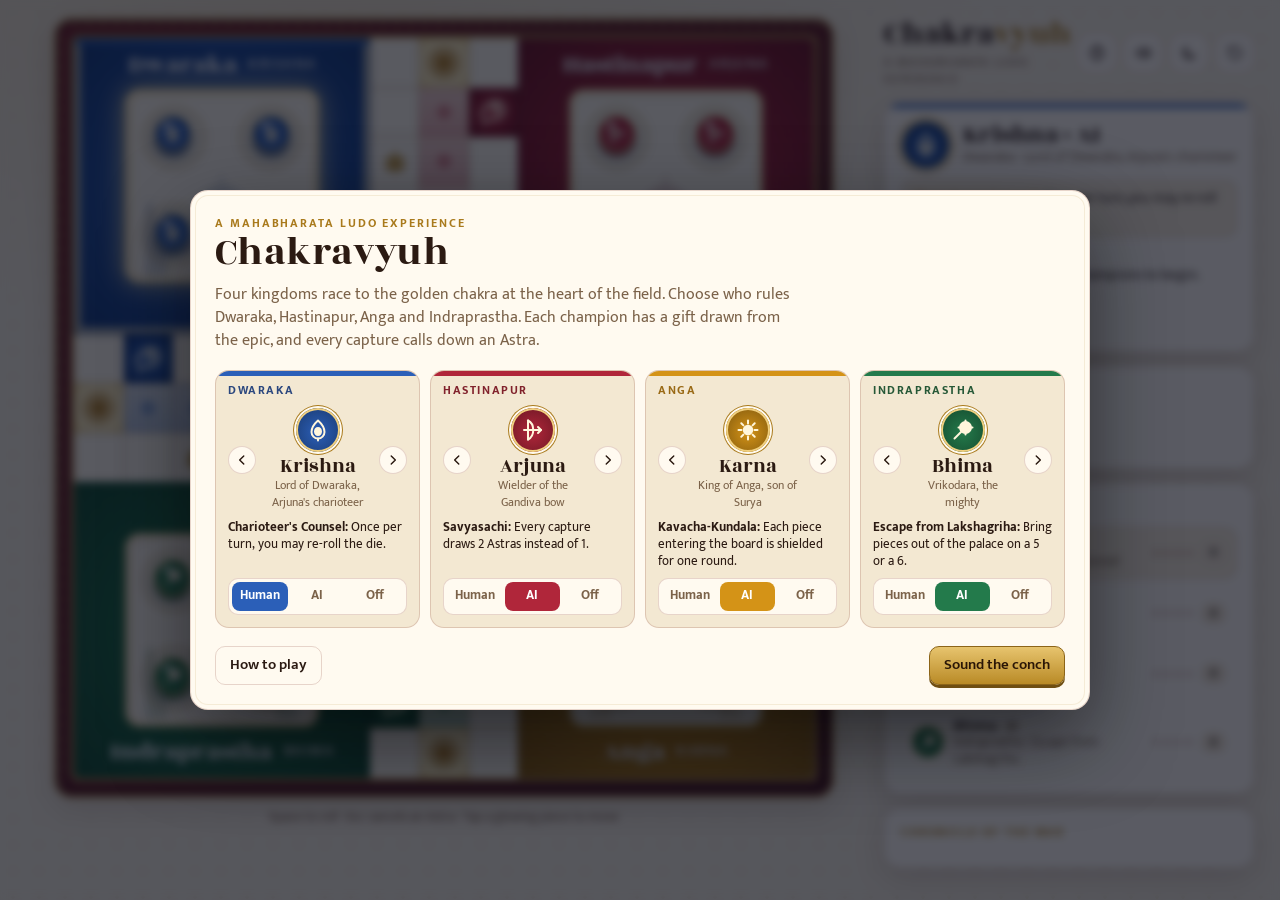
==== commit f53005c5: "Chakravyuh 1.1.0: phone-first layout and haptics - Phone screen is one fixed view: board sized to th" ====
--- a/chakravyuh/index.html
+++ b/chakravyuh/index.html
@@ -71,15 +71,16 @@
 .panel h3{margin:0 0 10px;font-size:11.5px;letter-spacing:.16em;text-transform:uppercase;color:var(--gold);font-weight:700}
 
 /* ---------- board: miniature-painting frame ---------- */
+.arena{width:min(100%, calc(100vh - 110px)); min-width:280px; max-width:780px; display:flex; flex-direction:column; gap:8px}
 .board{
-  width:min(100%, calc(100vh - 110px)); min-width:280px; max-width:780px; aspect-ratio:1; max-height:none;
+  width:100%; aspect-ratio:1; max-width:100%;
   padding:2.6%; border-radius:18px; position:relative;
   background:
     radial-gradient(circle, rgba(240,207,126,.55) 0 1.4px, transparent 1.8px) 0 0/14px 14px,
     linear-gradient(145deg,var(--maroon),var(--maroon-deep));
   box-shadow:var(--shadow), inset 0 0 0 2px #d9b25a, inset 0 0 0 5px var(--maroon-deep), inset 0 0 0 6px rgba(217,178,90,.7);
 }
-@media (max-width:900px){ .board{width:100%;max-width:640px} }
+@media (max-width:900px){ .arena{width:100%;max-width:640px} }
 .grid{position:relative;width:100%;height:100%;background:var(--ivory);border-radius:6px;overflow:hidden;
   box-shadow:0 0 0 2px #d9b25a, 0 0 0 4px var(--maroon-deep), 0 0 0 5px #d9b25a}
 .cell{position:absolute;width:calc(100%/15);height:calc(100%/15);border:1px solid var(--cell-line);background:var(--ivory);display:grid;place-items:center}
@@ -216,8 +217,7 @@
 .eyebrow{font-size:12px;letter-spacing:.16em;text-transform:uppercase;color:var(--gold);font-weight:700}
 .lede{color:var(--muted);margin:10px 0 18px;max-width:64ch}
 .seats{display:grid;grid-template-columns:repeat(4,1fr);gap:10px}
-@media (max-width:760px){.seats{grid-template-columns:repeat(2,1fr)}.sheet{padding:18px}.sheet h2{font-size:32px}}
-@media (max-width:420px){.seats{grid-template-columns:1fr}}
+
 .seat{border-radius:14px;padding:12px;border:1px solid var(--line);background:var(--panel2);display:flex;flex-direction:column;gap:8px;position:relative;overflow:hidden;min-width:0}
 .seat::before{content:"";position:absolute;inset:0 0 auto;height:5px;background:var(--pc)}
 .seat .kn{font-size:11.5px;letter-spacing:.14em;text-transform:uppercase;font-weight:700;color:color-mix(in srgb, var(--pc) 65%, var(--ink))}
@@ -254,16 +254,129 @@
 .podium .prow{background:var(--panel2)}
 .place{font-family:var(--display);font-size:22px;width:28px;text-align:center;color:var(--gold)}
 .foot-note{font-size:13px;color:var(--muted);text-align:center}
+.champ .ctext{min-width:0}
+
+/* ---------- phone app layout ---------- */
+.m-only,.plaques,.dock{display:none}
+.plaques{justify-content:space-between;gap:8px}
+.plaque{display:flex;align-items:center;gap:8px;flex:0 1 50%;min-width:0;padding:4px 10px 4px 4px;border-radius:999px;background:var(--panel);
+  border:1px solid var(--line);box-shadow:0 4px 12px rgba(0,0,0,.12);transition:box-shadow .25s, border-color .25s, opacity .25s}
+.plaque.right{flex-direction:row-reverse;padding:4px 4px 4px 10px;text-align:right}
+.plaque .pav{width:40px;height:40px;border-radius:50%;flex:none;display:grid;place-items:center;color:#fff6dc;
+  background:radial-gradient(circle at 50% 55%, var(--pc), color-mix(in srgb, var(--pc) 55%, #000));box-shadow:inset 0 0 0 1.5px #f0cf7e}
+.plaque .pav svg{width:20px;height:20px}
+.plaque .ptxt{min-width:0;flex:1}
+.plaque .pn{font-family:var(--display);font-size:16.5px;line-height:1.05;white-space:nowrap;overflow:hidden;text-overflow:ellipsis}
+.plaque .pk{font-size:10.5px;letter-spacing:.09em;text-transform:uppercase;color:var(--muted);white-space:nowrap;overflow:hidden;text-overflow:ellipsis}
+.plaque .pst{display:flex;align-items:center;gap:8px;margin-top:3px}
+.plaque.right .pst{justify-content:flex-end}
+.plaque .tag{font-size:9.5px;font-weight:700;letter-spacing:.1em;color:var(--muted);border:1px solid var(--line);border-radius:4px;padding:0 4px;line-height:14px}
+.plaque .pips i{width:6px;height:6px}
+.gem{display:inline-flex;align-items:center;gap:3px;font-size:11px;font-weight:700;color:var(--gold)}
+.gem::before{content:"";width:7px;height:7px;transform:rotate(45deg);background:var(--gold);border-radius:1px}
+.plaque.cur{border-color:var(--pc);box-shadow:0 0 0 1.5px var(--pc), 0 0 18px color-mix(in srgb, var(--pc) 55%, transparent)}
+.plaque.cur .pav{animation:breathe 1.6s ease-in-out infinite}
+@keyframes breathe{50%{box-shadow:inset 0 0 0 1.5px #f0cf7e, 0 0 0 4px color-mix(in srgb, var(--pc) 35%, transparent)}}
+.plaque.off{opacity:.35}
+
+.dock{flex-direction:column;gap:9px;background:var(--panel);border-top:1px solid var(--line);border-radius:24px 24px 0 0;
+  box-shadow:0 -10px 30px rgba(0,0,0,.18), inset 0 1px 0 var(--gold-soft);position:relative;
+  margin-inline:calc(-1 * max(16px, env(safe-area-inset-left, 0px)));
+  padding:10px max(16px, env(safe-area-inset-left, 0px)) calc(12px + env(safe-area-inset-bottom, 0px))}
+.dock::before{content:"";position:absolute;left:50%;top:0;width:90px;height:2px;transform:translateX(-50%);background:linear-gradient(90deg,transparent,var(--gold),transparent)}
+.ticker{font-size:13px;color:var(--muted);white-space:nowrap;overflow:hidden;text-overflow:ellipsis;padding-left:14px;position:relative;min-height:19px}
+.ticker::before{content:"";position:absolute;left:2px;top:6px;width:6px;height:6px;transform:rotate(45deg);background:var(--lc,var(--gold))}
+.ticker b{font-weight:700}
+.ticker.new{animation:tick .45s ease}
+@keyframes tick{from{opacity:0;transform:translateY(6px)}}
+.dock-row{display:flex;align-items:center;gap:14px}
+.dock .die{width:66px;height:66px;padding:10px;border-radius:15px}
+.dock .pip{width:10px;height:10px}
+.dock-mid{flex:1;min-width:0}
+.dock .hint{min-height:0;font-size:15px}
+.dock .hint .sub{font-size:12.5px}
+.dock .actions{margin-top:6px}
+.dock .actions:not(:has(button:not([hidden]))){display:none}
+.dock .pick{margin-top:0}
+.tray{display:flex;align-items:center;gap:10px;min-height:44px}
+.tray-label{flex:none;display:flex;flex-direction:column;align-items:center;font-size:10px;letter-spacing:.14em;text-transform:uppercase;color:var(--gold);font-weight:700;line-height:1.2}
+.tray-label b{font-family:var(--display);font-size:16px;letter-spacing:0;color:var(--ink);font-weight:400}
+.tray-row{display:flex;gap:8px;overflow-x:auto;scrollbar-width:none;flex:1;min-width:0;padding:3px 2px}
+.tray-row::-webkit-scrollbar{display:none}
+.astra{flex:none;display:flex;align-items:center;gap:8px;padding:5px 14px 5px 5px;border-radius:999px;cursor:pointer;color:#fff8e6;
+  background:linear-gradient(150deg,var(--c1),var(--c2));border:1px solid rgba(240,207,126,.55);font-family:var(--display);font-size:15px;line-height:1;
+  box-shadow:0 3px 8px rgba(0,0,0,.2);transition:transform .15s, box-shadow .2s, filter .2s}
+.astra .ai{width:30px;height:30px;border-radius:50%;display:grid;place-items:center;background:rgba(0,0,0,.22);box-shadow:inset 0 0 0 1px rgba(240,207,126,.7)}
+.astra .ai svg{width:18px;height:18px}
+.astra:active{transform:scale(.96)}
+.astra.ok{box-shadow:0 0 0 2px #f0cf7e, 0 0 14px rgba(240,207,126,.55)}
+.astra.dim{filter:saturate(.55) brightness(.85)}
+.astra.sel{box-shadow:0 0 0 3px #fff, 0 0 0 5px #7a2a9a}
+.astra.back{background:radial-gradient(circle, rgba(240,207,126,.25) 0 1px, transparent 1.4px) 0 0/9px 9px, linear-gradient(150deg,#1b2550,#0d1530);padding:5px;color:#d9b25a;cursor:default}
+.astra.back .ai{background:none;box-shadow:none}
+.tray-empty{font-size:13px;color:var(--muted)}
+
+/* bottom sheets */
+.modal.bs{align-items:flex-end;padding:0}
+.modal.bs .sheet{border-radius:24px 24px 0 0;width:min(560px,100%);padding:10px 20px calc(18px + env(safe-area-inset-bottom, 0px));animation:rise .28s cubic-bezier(.2,.8,.2,1)}
+@keyframes rise{from{transform:translateY(40px);opacity:0}}
+.grab{width:40px;height:4px;border-radius:4px;background:var(--line);margin:0 auto 14px}
+.cs-body .card{min-height:0;cursor:default;padding:16px}
+.cs-body .card .cn{font-size:24px}
+.cs-body .card .ct{font-size:14.5px}
+.cs-body .card .lore{font-size:13px}
+.why{font-size:13.5px;color:var(--muted);margin:10px 2px 0;min-height:1em}
+.menu-grid{display:grid;grid-template-columns:repeat(2,1fr);gap:8px}
+.mbtn{display:flex;align-items:center;gap:10px;padding:12px;border-radius:14px;border:1px solid var(--line);background:var(--panel2);cursor:pointer;font-weight:600;font-size:15px;text-align:left}
+.mbtn svg{width:20px;height:20px;color:var(--gold);flex:none}
+.sec{margin:18px 0 8px;font-size:11.5px;letter-spacing:.16em;text-transform:uppercase;color:var(--gold);font-weight:700}
+#log2{max-height:40vh}
+
+@media (max-width:760px){
+  html,body{height:100%;overflow:hidden}
+  .app{display:flex;flex-direction:column;align-items:stretch;gap:8px;height:100%;height:100dvh;padding-block:calc(8px + env(safe-area-inset-top, 0px)) 0}
+  .side{display:contents}
+  .side>.panel,.d-only,.foot-note{display:none}
+  .m-only{display:grid}
+  .topbar{order:0;flex:none}
+  .brand h1{font-size:25px}
+  .brand small{font-size:10.5px;margin-top:2px}
+  .board-col{order:1;flex:1 1 0;min-height:0;justify-content:center;overflow:hidden}
+  .arena{width:100%;min-width:0;max-width:none}
+  .plaques{display:flex}
+  .board{padding:2.2%;border-radius:14px}
+  .dock{order:2;display:flex;flex:none}
+  .modal{align-items:flex-end;padding:0}
+  .modal .sheet{border-radius:24px 24px 0 0;max-height:92vh;max-height:92dvh;padding:18px 16px calc(18px + env(safe-area-inset-bottom, 0px));animation:rise .3s cubic-bezier(.2,.8,.2,1)}
+  .sheet h2{font-size:32px}
+  .lede{font-size:14.5px;margin:8px 0 14px}
+  .seats{grid-template-columns:1fr;gap:8px}
+  .seat{display:grid;grid-template-columns:1fr auto;grid-template-areas:"kn seg" "champ champ" "sp sp";gap:6px 10px;padding:12px}
+  .seat .kn{grid-area:kn;align-self:center}
+  .seat .seg{grid-area:seg;margin:0;width:180px}
+  .seat .champ{grid-area:champ}
+  .seat .sp{grid-area:sp;min-height:0;font-size:12.5px;color:var(--muted)}
+  .champ .cbody{display:flex;align-items:center;gap:10px;text-align:left}
+  .champ .avatar{margin:0;width:42px;height:42px}
+  .sheet-foot{position:sticky;bottom:calc(-18px - env(safe-area-inset-bottom, 0px));background:var(--panel);margin:12px -16px calc(-18px - env(safe-area-inset-bottom, 0px));padding:12px 16px calc(14px + env(safe-area-inset-bottom, 0px));border-top:1px solid var(--line)}
+  #btnRules2{display:none}
+  .lex{grid-template-columns:1fr}
+}
+@media (max-width:760px) and (max-height:680px){ .ticker{display:none} .dock{gap:7px;padding-top:8px} .dock .die{width:58px;height:58px;padding:9px} }
 </style>
 </head>
 <body>
 <div class="app">
   <div class="board-col">
-    <div class="board" id="board">
-      <div class="grid" id="grid">
-        <div class="flash" id="flash"></div>
-        <div class="banner" id="banner"><div class="b-title"></div><div class="b-sub"></div></div>
+    <div class="arena">
+      <div class="plaques"><div class="plaque" data-seat="0"></div><div class="plaque right" data-seat="1"></div></div>
+      <div class="board" id="board">
+        <div class="grid" id="grid">
+          <div class="flash" id="flash"></div>
+          <div class="banner" id="banner"><div class="b-title"></div><div class="b-sub"></div></div>
+        </div>
       </div>
+      <div class="plaques"><div class="plaque" data-seat="3"></div><div class="plaque right" data-seat="2"></div></div>
     </div>
     <div class="foot-note">Space to roll · Esc cancels an Astra · Tap a glowing piece to move</div>
   </div>
@@ -276,9 +389,10 @@
       </div>
       <div class="tb-actions">
         <button class="icon-btn" id="btnRules" title="How to play" aria-label="How to play"><svg viewBox="0 0 24 24" fill="none" stroke="currentColor" stroke-width="2" stroke-linecap="round"><circle cx="12" cy="12" r="9"/><path d="M9.5 9a2.5 2.5 0 1 1 3.5 2.3c-.6.3-1 .9-1 1.6V14"/><circle cx="12" cy="17.5" r=".6" fill="currentColor"/></svg></button>
-        <button class="icon-btn" id="btnSound" title="Sound" aria-label="Toggle sound"></button>
-        <button class="icon-btn" id="btnTheme" title="Theme" aria-label="Toggle light or dark theme"><svg viewBox="0 0 24 24" fill="none" stroke="currentColor" stroke-width="2" stroke-linecap="round"><path d="M20 14.5A8 8 0 1 1 9.5 4a6.5 6.5 0 0 0 10.5 10.5z"/></svg></button>
-        <button class="icon-btn" id="btnNew" title="New game" aria-label="New game"><svg viewBox="0 0 24 24" fill="none" stroke="currentColor" stroke-width="2" stroke-linecap="round"><path d="M4 12a8 8 0 1 0 2.4-5.7"/><path d="M4 4v4h4"/></svg></button>
+        <button class="icon-btn d-only" id="btnSound" title="Sound" aria-label="Toggle sound"></button>
+        <button class="icon-btn d-only" id="btnTheme" title="Theme" aria-label="Toggle light or dark theme"><svg viewBox="0 0 24 24" fill="none" stroke="currentColor" stroke-width="2" stroke-linecap="round"><path d="M20 14.5A8 8 0 1 1 9.5 4a6.5 6.5 0 0 0 10.5 10.5z"/></svg></button>
+        <button class="icon-btn d-only" id="btnNew" title="New game" aria-label="New game"><svg viewBox="0 0 24 24" fill="none" stroke="currentColor" stroke-width="2" stroke-linecap="round"><path d="M4 12a8 8 0 1 0 2.4-5.7"/><path d="M4 4v4h4"/></svg></button>
+        <button class="icon-btn m-only" id="btnMenu" title="Menu" aria-label="Menu"><svg viewBox="0 0 24 24" fill="none" stroke="currentColor" stroke-width="2.2" stroke-linecap="round"><path d="M4 7h16M4 12h16M4 17h10"/></svg></button>
       </div>
     </div>
 
@@ -319,6 +433,50 @@
       <ul class="log" id="log"></ul>
     </section>
   </aside>
+
+  <div class="dock" id="dock">
+    <div class="ticker" id="ticker" aria-live="polite"></div>
+    <div class="dock-row">
+      <button class="die" id="die2" aria-label="Roll the die"></button>
+      <div class="dock-mid">
+        <div class="hint" id="mHint"></div>
+        <div class="actions">
+          <button class="btn" id="mReroll" hidden>Re-roll</button>
+          <button class="btn ghost" id="mCancel" hidden>Cancel Astra</button>
+        </div>
+      </div>
+    </div>
+    <div class="pick" id="mPick" hidden></div>
+    <div class="tray" id="tray"></div>
+  </div>
+</div>
+
+<!-- Astra detail (phone) -->
+<div class="modal bs" id="cardSheet" role="dialog" aria-modal="true" aria-label="Astra">
+  <div class="sheet">
+    <div class="grab"></div>
+    <div class="cs-body" id="cardSheetBody"></div>
+    <p class="why" id="invokeWhy"></p>
+    <div class="actions" style="justify-content:flex-end;margin-top:12px">
+      <button class="btn ghost" data-close="cardSheet">Close</button>
+      <button class="btn primary" id="btnInvoke">Invoke Astra</button>
+    </div>
+  </div>
+</div>
+
+<!-- Menu (phone) -->
+<div class="modal bs" id="menuSheet" role="dialog" aria-modal="true" aria-label="Menu">
+  <div class="sheet">
+    <div class="grab"></div>
+    <div class="menu-grid">
+      <button class="mbtn" id="mNew"><svg viewBox="0 0 24 24" fill="none" stroke="currentColor" stroke-width="2" stroke-linecap="round"><path d="M4 12a8 8 0 1 0 2.4-5.7"/><path d="M4 4v4h4"/></svg>New game</button>
+      <button class="mbtn" id="mRules"><svg viewBox="0 0 24 24" fill="none" stroke="currentColor" stroke-width="2" stroke-linecap="round"><path d="M4 5.5A2.5 2.5 0 0 1 6.5 3H20v15H6.5A2.5 2.5 0 0 0 4 20.5z"/><path d="M4 20.5A2.5 2.5 0 0 0 6.5 23H20v-5"/></svg>How to play</button>
+      <button class="mbtn" id="mSound"></button>
+      <button class="mbtn" id="mTheme"><svg viewBox="0 0 24 24" fill="none" stroke="currentColor" stroke-width="2" stroke-linecap="round"><path d="M20 14.5A8 8 0 1 1 9.5 4a6.5 6.5 0 0 0 10.5 10.5z"/></svg>Light / dark</button>
+    </div>
+    <h3 class="sec">Chronicle of the war</h3>
+    <ul class="log" id="log2"></ul>
+  </div>
 </div>
 
 <!-- Setup -->
@@ -542,6 +700,9 @@
   home(){ [523,659,784,1046].forEach((f,i)=>tone(f,.2,'triangle',.06,i*.09)); },
   fail(){ tone(180,.25,'square',.04); },
 };
+// Gentle haptics on the phone (the Android app exposes ChakraAndroid; browsers may support navigator.vibrate)
+function buzz(ms){ if(!soundOn) return; try{ if(window.ChakraAndroid) window.ChakraAndroid.vibrate(ms); else if(navigator.vibrate) navigator.vibrate(ms); }catch(e){} }
+['roll','capture','astra','home','enter'].forEach(k=>{ const f=sfx[k], ms={roll:12,capture:45,astra:25,home:30,enter:10}[k]; sfx[k]=(...a)=>{ buzz(ms); return f(...a); }; });
 function paintSoundBtn(){ $('#btnSound').innerHTML = soundOn?I.soundOn:I.soundOff; }
 
 /* ================= Theme ================= */
@@ -651,7 +812,7 @@
   p.tokens.forEach(t=>{ if(t.shield>0) t.shield--; });
   S.sixes=0; S.cardPlayed=false; S.ratha=false; S.rathaUsed=false; S.shakuni=false; S.rerolled=false; S.pending=null; S.moves=[];
   S.phase='roll'; render();
-  if(isAI(S.cur)) later(aiRollPhase, 750);
+  if(isAI(S.cur)) later(aiRollPhase, 750); else buzz(18);
 }
 function continueTurn(){ S.phase='roll'; S.moves=[]; render(); if(isAI(S.cur)) later(aiRollPhase, 700); }
 function endTurn(){ S.phase='idle'; S.moves=[]; render(); later(nextTurn, 450); }
@@ -661,7 +822,7 @@
   if(!S || S.phase!=='roll' || S.over) return;
   if(S.shakuni){ S.phase='pick'; render(); if(isAI(S.cur)) later(aiPick, 600); return; }
   S.phase='rolling'; render();
-  const die=$('#die'); die.classList.remove('rolling'); void die.offsetWidth; die.classList.add('rolling');
+  document.querySelectorAll('.die').forEach(die=>{ die.classList.remove('rolling'); void die.offsetWidth; die.classList.add('rolling'); });
   sfx.roll();
   let n=0; const spin = setInterval(()=>{ paintDie(1+Math.floor(Math.random()*6)); if(++n>7) clearInterval(spin); }, 60);
   later(() => {
@@ -980,13 +1141,15 @@
 }
 function paintDie(v){
   const on = {1:[4],2:[0,8],3:[0,4,8],4:[0,2,6,8],5:[0,2,4,6,8],6:[0,2,3,5,6,8]}[v];
-  $('#die').innerHTML = Array.from({length:9},(_,k)=>`<span class="pip ${on.includes(k)?'on':''}"></span>`).join('');
+  const html = Array.from({length:9},(_,k)=>`<span class="pip ${on.includes(k)?'on':''}"></span>`).join('');
+  document.querySelectorAll('.die').forEach(d=>d.innerHTML=html);
 }
 function cardHTML(k, opts={}){
   const K=CARDS[k];
-  return `<button class="card ${opts.sel?'sel':''}" style="--c1:${K.c1};--c2:${K.c2}" ${opts.disabled?'disabled':''} ${opts.idx!=null?`data-idx="${opts.idx}"`:''} title="${esc(K.lore)}">
+  const tag = opts.tag || 'button';
+  return `<${tag} class="card ${opts.sel?'sel':''}" style="--c1:${K.c1};--c2:${K.c2}" ${opts.disabled?'disabled':''} ${opts.idx!=null?`data-idx="${opts.idx}"`:''} title="${esc(K.lore)}">
     <span class="rar">${K.rar}</span><div class="ci">${I[k]}</div><div class="cn">${K.name}</div><div class="cs">${K.sub}</div><div class="ct">${K.text}</div>
-    ${opts.lore?`<div class="lore">${K.lore}</div>`:''}</button>`;
+    ${opts.lore?`<div class="lore">${K.lore}</div>`:''}</${tag}>`;
 }
 function render(){
   if(!S) return;
@@ -1000,43 +1163,56 @@
   for(let k=0;k<4;k++){ const y=$('#yard'+k); y.classList.toggle('off', S.players[k].mode==='off'); y.classList.toggle('turn', k===S.cur && !S.over);
     y.querySelector('.cname').textContent = CHAMPS[S.players[k].champ].name; }
 
-  const die=$('#die'); paintDie(S.die);
+  paintDie(S.die);
   const canRoll = S.phase==='roll' && human && !S.over;
-  die.disabled=!canRoll; die.classList.toggle('ready', canRoll); die.classList.toggle('ratha', S.ratha);
+  document.querySelectorAll('.die').forEach(d=>{ d.disabled=!canRoll; d.classList.toggle('ready', canRoll); d.classList.toggle('ratha', !!S.ratha); });
   let hint='', sub='';
   if(S.over) hint='The war is over.';
-  else if(!human){ hint=`${CH.name} weighs the next move…`; sub='The AI is taking its turn.'; }
-  else if(S.phase==='roll'){ hint = S.cardPlayed||!p.hand.length ? 'Roll the die.' : 'Play an Astra, or roll the die.';
-    sub = S.shakuni ? 'Shakuni\'s Dice: you will choose the number.' : S.cardPlayed ? 'You have played your Astra this turn.' : (p.tokens.every(t=>t.rel===-1) ? `You need a ${leaveVals(pi).join(' or ')} to leave the palace.` : ''); }
+  else if(S.cur<0 || S.phase==='idle' && !S.log.length) hint='Choose your champions to begin.';
+  else if(!human){ hint=`${CH.name} weighs the next move…`; sub=`${K.name} is played by the AI.`; }
+  else if(S.phase==='roll'){ hint = S.cardPlayed||!p.hand.length ? 'Roll the die.' : 'Invoke an Astra, or roll the die.';
+    sub = S.shakuni ? 'Shakuni\'s Dice: you will choose the number.' : S.cardPlayed ? 'You have invoked your Astra this turn.' : (p.tokens.every(t=>t.rel===-1) ? `You need a ${leaveVals(pi).join(' or ')} to leave the palace.` : ''); }
   else if(S.phase==='pick'){ hint='Shakuni\'s Dice: choose your number.'; }
-  else if(S.phase==='move'){ hint=`You rolled ${S.die}${S.amt!==S.die?` (moves ${S.amt})`:''}. Pick a glowing piece.`;
+  else if(S.phase==='move'){ hint=`You rolled ${S.die}${S.amt!==S.die?` (moves ${S.amt})`:''}. Tap a glowing piece.`;
     if(canReroll()) sub='Krishna\'s counsel: you may throw again instead.'; }
   else if(S.phase==='target'){ const k=S.pending.key; hint=`${CARDS[k].name}: choose a target.`;
     sub = k==='maya' ? (S.pending.first?'Now choose the opponent piece to swap with.':'First choose one of your own pieces.') :
           ['kavacha','vyuha'].includes(k)?'Choose one of your pieces.':'Choose an opponent piece.'; }
   else if(S.phase==='rolling') hint='The die tumbles…';
-  $('#hint').innerHTML = esc(hint) + (sub?`<span class="sub">${esc(sub)}</span>`:'') + (S.ratha?'<span class="chip">Ratha Vega: next roll ×2</span>':'');
-  $('#btnCancel').hidden = !(S.phase==='target' && human);
-  $('#btnReroll').hidden = !(human && canReroll() && S.moves.length);
-  const pick=$('#pick');
-  pick.hidden = !(S.phase==='pick' && human);
-  if(!pick.hidden && !pick.childElementCount){ pick.innerHTML=[1,2,3,4,5,6].map(v=>`<button data-v="${v}" aria-label="Choose ${v}">${v}</button>`).join(''); pick.querySelectorAll('button').forEach(b=>b.onclick=()=>pickRoll(+b.dataset.v)); }
-  if(pick.hidden) pick.innerHTML='';
-
+  const hintHTML = esc(hint) + (sub?`<span class="sub">${esc(sub)}</span>`:'') + (S.ratha?'<span class="chip">Ratha Vega: next roll ×2</span>':'');
+  $('#hint').innerHTML = hintHTML; $('#mHint').innerHTML = hintHTML;
+  const showCancel = S.phase==='target' && human, showReroll = !!(human && canReroll() && S.moves.length);
+  $('#btnCancel').hidden = $('#mCancel').hidden = !showCancel;
+  $('#btnReroll').hidden = $('#mReroll').hidden = !showReroll;
+  document.querySelectorAll('.pick').forEach(pick=>{
+    pick.hidden = !(S.phase==='pick' && human);
+    if(!pick.hidden && !pick.childElementCount){ pick.innerHTML=[1,2,3,4,5,6].map(v=>`<button data-v="${v}" aria-label="Choose ${v}">${v}</button>`).join(''); pick.querySelectorAll('button').forEach(b=>b.onclick=()=>pickRoll(+b.dataset.v)); }
+    if(pick.hidden) pick.innerHTML='';
+  });
+
+  // Whose Astras to show: the player on turn if human; with a single human, always theirs.
+  const vp = handViewer(), hv = vp==null ? pi : vp, hp = S.players[hv], HC = CHAMPS[hp.champ];
   const hand=$('#hand');
-  $('#handTitle').textContent = `${CH.name}'s Astras (${p.hand.length}/${handLimit(pi)})`;
-  if(!human){
-    hand.innerHTML = p.hand.length ? p.hand.map(()=>`<div class="card-back">${I.chakra}</div>`).join('') : `<div class="empty">${CH.name} holds no Astras.</div>`;
-  } else if(!p.hand.length){
+  $('#handTitle').textContent = `${HC.name}'s Astras (${hp.hand.length}/${handLimit(hv)})`;
+  if(vp==null){
+    hand.innerHTML = hp.hand.length ? hp.hand.map(()=>`<div class="card-back">${I.chakra}</div>`).join('') : `<div class="empty">${HC.name} holds no Astras.</div>`;
+  } else if(!hp.hand.length){
     hand.innerHTML = `<div class="empty">No Astras yet. Capture a piece or land on a chakra square to draw one.</div>`;
   } else {
-    hand.innerHTML = p.hand.map((k,idx)=>{
-      const playable = S.phase==='roll' && !S.cardPlayed && !S.shakuni && cardTargets(pi,k,null).length>0;
-      const sel = S.phase==='target' && S.pending && S.pending.idx===idx;
-      return cardHTML(k,{idx, disabled:!playable && !sel, sel});
+    hand.innerHTML = hp.hand.map((k,idx)=>{
+      const sel = S.phase==='target' && S.pending && S.pending.idx===idx && hv===S.cur;
+      return cardHTML(k,{idx, disabled:!canPlayNow(hv,k) && !sel, sel});
     }).join('');
     hand.querySelectorAll('.card[data-idx]').forEach(b=>b.onclick=()=>{ if(S.phase==='target') cancelCard(); else playCard(+b.dataset.idx); });
   }
+  const tray=$('#tray');
+  let chips;
+  if(vp==null) chips = hp.hand.length ? hp.hand.map(()=>`<span class="astra back"><span class="ai">${I.chakra}</span></span>`).join('') : `<span class="tray-empty">${esc(HC.name)} holds no Astras.</span>`;
+  else if(!hp.hand.length) chips = `<span class="tray-empty">Capture a piece or land on a chakra square to draw an Astra.</span>`;
+  else chips = hp.hand.map((k,idx)=>{ const C2=CARDS[k], ok=canPlayNow(hv,k), sel=S.phase==='target'&&S.pending&&S.pending.idx===idx&&hv===S.cur;
+      return `<button class="astra ${ok?'ok':'dim'} ${sel?'sel':''}" data-idx="${idx}" style="--c1:${C2.c1};--c2:${C2.c2}" aria-label="${esc(C2.name)}"><span class="ai">${I[k]}</span>${C2.name}</button>`; }).join('');
+  tray.innerHTML = `<div class="tray-label">Astras<b>${hp.hand.length}/${handLimit(hv)}</b></div><div class="tray-row">${chips}</div>`;
+  tray.querySelectorAll('.astra[data-idx]').forEach(b=>b.onclick=()=>{ if(S.phase==='target' && hv===S.cur){ cancelCard(); return; } openCardSheet(hv, +b.dataset.idx); });
 
   $('#plist').innerHTML = S.players.map((q,k)=>{ const kd=KINGDOMS[k], ch=CHAMPS[q.champ]; const home=q.tokens.filter(t=>t.rel===HOME).length;
     return `<div class="prow ${k===S.cur?'cur':''} ${q.mode==='off'?'off':''}" style="--pc:${kd.c}">
@@ -1044,9 +1220,45 @@
       <div style="min-width:0"><div class="pname">${ch.name} <span class="pmeta">· ${q.mode==='off'?'absent':q.mode==='ai'?'AI':'Human'}</span></div><div class="pmeta">${kd.name} · ${ch.pname}</div></div>
       <div class="pstat"><span class="pips" title="${home}/4 home">${q.tokens.map(t=>`<i class="${t.rel===HOME?'on':''}"></i>`).join('')}</span>
       <span class="cardcount" title="Astras held">${q.hand.length}</span></div></div>`; }).join('');
-
-  $('#log').innerHTML = S.log.slice(0,14).map(l=>`<li style="--lc:${l.pi==null?'var(--gold)':KINGDOMS[l.pi].c}">${l.html}</li>`).join('');
+  document.querySelectorAll('.plaque').forEach(el=>{
+    const k=+el.dataset.seat, q=S.players[k], kd=KINGDOMS[k], ch=CHAMPS[q.champ], home=q.tokens.filter(t=>t.rel===HOME).length;
+    el.classList.toggle('cur', k===S.cur && !S.over && S.log.length>0); el.classList.toggle('off', q.mode==='off');
+    el.style.setProperty('--pc', kd.c);
+    el.setAttribute('aria-label', `${ch.name} of ${kd.name}${q.mode==='ai'?', AI':''}: ${home} of 4 home, ${q.hand.length} Astras`);
+    el.innerHTML = `<div class="pav">${I[q.champ]}</div><div class="ptxt"><div class="pn">${ch.name}</div>
+      <div class="pst">${q.mode==='ai'?'<span class="tag">AI</span>':''}<span class="pips">${q.tokens.map(t=>`<i class="${t.rel===HOME?'on':''}"></i>`).join('')}</span><span class="gem">${q.hand.length}</span></div></div>`;
+  });
+
+  const logLi = n => S.log.slice(0,n).map(l=>`<li style="--lc:${l.pi==null?'var(--gold)':KINGDOMS[l.pi].c}">${l.html}</li>`).join('');
+  $('#log').innerHTML = logLi(14); $('#log2').innerHTML = logLi(40);
+  const tk=$('#ticker'), last=S.log[0];
+  if(last && last!==lastTicker){ lastTicker=last; tk.innerHTML=last.html; tk.style.setProperty('--lc', last.pi==null?'var(--gold)':KINGDOMS[last.pi].c); tk.classList.remove('new'); void tk.offsetWidth; tk.classList.add('new'); }
+  else if(!last){ tk.innerHTML=''; lastTicker=null; }
   renderTokens();
+}
+let lastTicker=null;
+function handViewer(){
+  if(S.cur>=0 && !isAI(S.cur)) return S.cur;
+  const hs=S.players.map((q,i)=>q.mode==='human'?i:-1).filter(i=>i>=0);
+  return hs.length===1 ? hs[0] : null;
+}
+function canPlayNow(hv,k){ return hv===S.cur && !isAI(hv) && S.phase==='roll' && !S.cardPlayed && !S.shakuni && !S.over && cardTargets(hv,k,null).length>0; }
+function invokeReason(hv,k){
+  if(S.over) return 'The war is over.';
+  if(hv!==S.cur) return 'Astras are invoked on your own turn, before you roll.';
+  if(S.cardPlayed) return 'You have already invoked an Astra this turn.';
+  if(S.shakuni) return "Shakuni's Dice are already in your hand this turn.";
+  if(S.phase!=='roll') return 'Astras are invoked before you roll.';
+  if(!cardTargets(hv,k,null).length) return 'There is no valid target for this Astra right now.';
+  return '';
+}
+let sheetCtx=null;
+function openCardSheet(hv, idx){
+  const k=S.players[hv].hand[idx]; if(!k) return;
+  sheetCtx={hv, idx, k};
+  $('#cardSheetBody').innerHTML = cardHTML(k,{lore:true, tag:'div'});
+  const ok=canPlayNow(hv,k); $('#btnInvoke').disabled=!ok; $('#invokeWhy').textContent = ok ? 'Invoking it uses your one Astra for this turn.' : invokeReason(hv,k);
+  open('cardSheet');
 }
 function banner(title, sub){
   const b=$('#banner'); b.querySelector('.b-title').textContent=title; b.querySelector('.b-sub').textContent=sub||'';
@@ -1067,7 +1279,7 @@
     <div class="kn">${k.name}</div>
     <div class="champ">
       <button class="arrow" data-s="${s}" data-d="-1" aria-label="Previous champion for ${k.name}">${I.left}</button>
-      <div class="cbody"><div class="avatar" style="--pc:${k.c}">${I[seatChamps[s]]}</div><div class="cname">${ch.name}</div><div class="cepi">${ch.epi}</div></div>
+      <div class="cbody"><div class="avatar" style="--pc:${k.c}">${I[seatChamps[s]]}</div><div class="ctext"><div class="cname">${ch.name}</div><div class="cepi">${ch.epi}</div></div></div>
       <button class="arrow" data-s="${s}" data-d="1" aria-label="Next champion for ${k.name}">${I.right}</button>
     </div>
     <div class="sp"><b>${ch.pname}:</b> ${ch.ptext}</div>
@@ -1104,22 +1316,50 @@
 $('#btnRules2').onclick = () => open('rules');
 $('#btnSame').onclick = () => { close('victory'); newGame(S.players.map(p=>p.mode), S.players.map(p=>p.champ)); };
 $('#btnSetup').onclick = () => { close('victory'); renderSeats(); open('setup'); };
-$('#btnCancel').onclick = cancelCard;
-$('#btnReroll').onclick = doReroll;
-$('#die').onclick = doRoll;
+$('#btnCancel').onclick = $('#mCancel').onclick = cancelCard;
+$('#btnReroll').onclick = $('#mReroll').onclick = doReroll;
+$('#die').onclick = $('#die2').onclick = doRoll;
+$('#btnInvoke').onclick = () => { close('cardSheet'); if(!sheetCtx) return; const {hv,idx,k}=sheetCtx; sheetCtx=null; if(S.players[hv].hand[idx]===k && canPlayNow(hv,k)) playCard(idx); };
+$('#btnMenu').onclick = () => { paintMenu(); open('menuSheet'); };
+$('#mNew').onclick = () => { close('menuSheet'); renderSeats(); open('setup'); };
+$('#mRules').onclick = () => { close('menuSheet'); open('rules'); };
+$('#mSound').onclick = () => { soundOn=!soundOn; store.set('sound',soundOn); paintSoundBtn(); paintMenu(); if(soundOn) sfx.card(); };
+$('#mTheme').onclick = () => $('#btnTheme').onclick();
+function paintMenu(){ $('#mSound').innerHTML = (soundOn?I.soundOn:I.soundOff) + (soundOn?'Sound and haptics on':'Sound and haptics off'); }
 $('#btnSound').onclick = () => { soundOn=!soundOn; store.set('sound',soundOn); paintSoundBtn(); if(soundOn) sfx.card(); };
 document.querySelectorAll('[data-close]').forEach(b=>b.onclick=()=>close(b.dataset.close));
-document.querySelectorAll('.modal').forEach(m=>m.addEventListener('click',e=>{ if(e.target===m && m.id==='rules') close(m.id); }));
+document.querySelectorAll('.modal').forEach(m=>m.addEventListener('click',e=>{ if(e.target===m && ['rules','cardSheet','menuSheet'].includes(m.id)) close(m.id); }));
 document.addEventListener('keydown', e=>{
-  if(e.key==='Escape'){ if($('#rules').classList.contains('open')) close('rules'); else cancelCard(); }
+  if(e.key==='Escape'){ const o=['cardSheet','menuSheet','rules'].find(id=>$('#'+id).classList.contains('open')); if(o) close(o); else cancelCard(); }
   if((e.key===' '||e.key==='Enter') && document.activeElement===document.body && !document.querySelector('.modal.open')){ e.preventDefault(); doRoll(); }
 });
 
+const phoneMQ = matchMedia('(max-width:760px)');
+function fitArena(){
+  const arena=$('.arena'), col=$('.board-col');
+  if(!phoneMQ.matches){ arena.style.width=''; return; }
+  const pl=[...document.querySelectorAll('.plaques')].reduce((a,e)=>a+e.offsetHeight,0) + 16;
+  arena.style.width = Math.max(200, Math.min(col.clientWidth, col.clientHeight - pl)) + 'px';
+}
+new ResizeObserver(fitArena).observe($('.board-col'));
+phoneMQ.addEventListener('change', fitArena);
 buildBoard(); buildRules(); renderSeats(); paintSoundBtn(); paintDie(6);
 // a resting board behind the setup screen
 S = { players: KINGDOMS.map((k,i)=>({mode:'ai',champ:seatChamps[i],tokens:[0,1,2,3].map(()=>({rel:-1,shield:0})),hand:[]})), cur:0, phase:'idle', die:6, moves:[], pending:null, log:[], over:false };
 render();
 window.__chakravyuh = { get state(){ return S; }, render };
+// Android back button: close what is open before leaving the app. Returns true when it handled the press.
+window.chakraBack = () => {
+  for(const id of ['cardSheet','menuSheet','rules']) if($('#'+id).classList.contains('open')){ close(id); return true; }
+  if(S && S.phase==='target'){ cancelCard(); return true; }
+  const started = S && S.log && S.log.length>0;
+  if(started && $('#victory').classList.contains('open')){ close('victory'); return true; }
+  if(started && $('#setup').classList.contains('open')){ close('setup'); return true; }
+  // mid-game, an accidental back press should not throw the war away
+  if(started && !S.over && Date.now()-lastBack > 2000){ lastBack=Date.now(); banner('Leave the war?','Press back again to exit'); return true; }
+  return false;
+};
+let lastBack = 0;
 })();
 </script>
 </body>
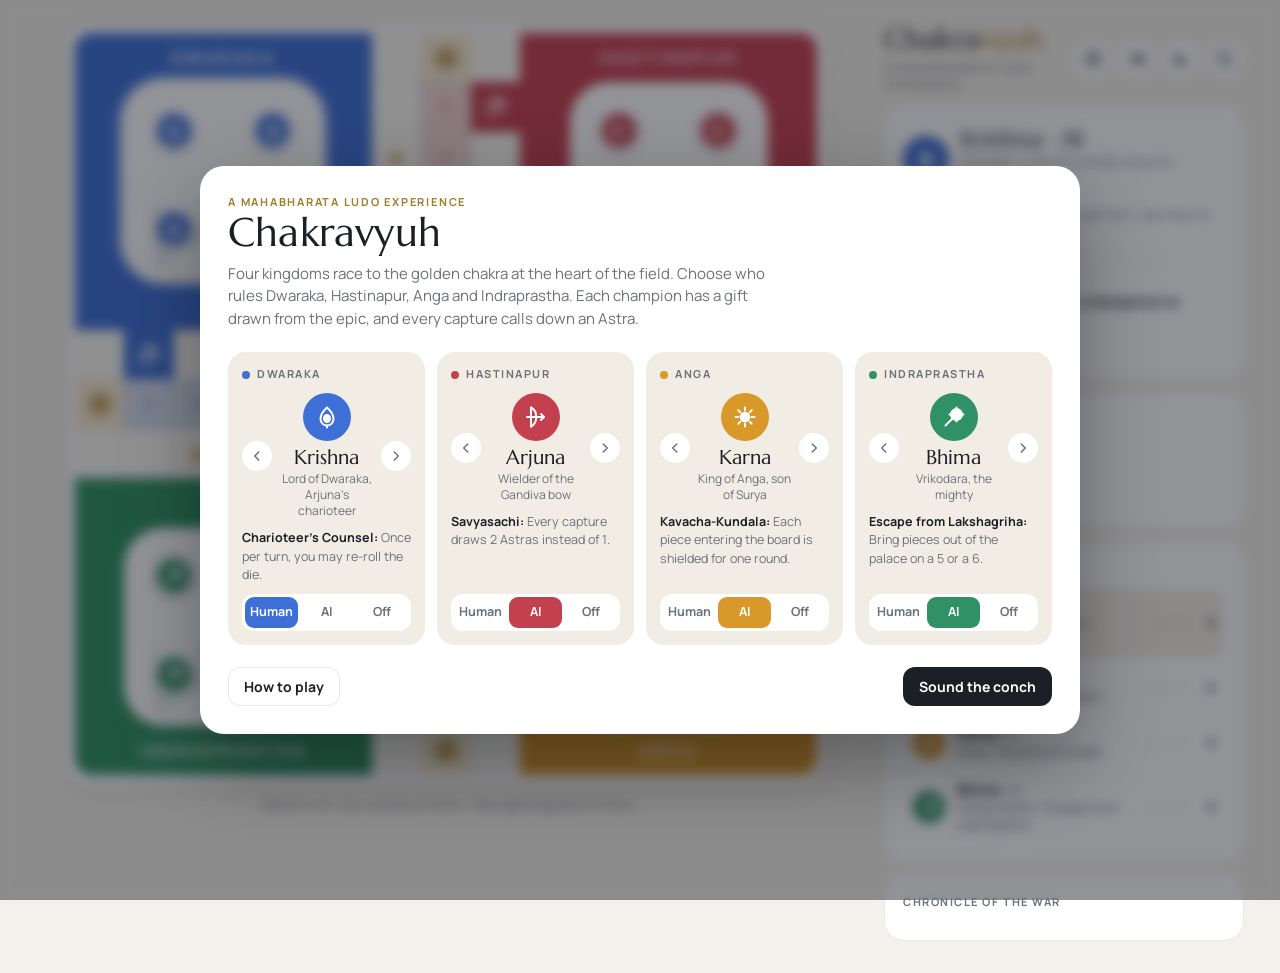
==== commit f579401e: "Chakravyuh 1.2.0: simpler, calmer design and new fonts - Marcellus for headings and Manrope for text" ====
--- a/chakravyuh/index.html
+++ b/chakravyuh/index.html
@@ -5,364 +5,339 @@
 <meta name="viewport" content="width=device-width, initial-scale=1, viewport-fit=cover" />
 <title>Chakravyuh</title>
 <meta name="description" content="Chakravyuh — a Mahabharata Ludo experience. Four kingdoms, twelve champions and divine Astras." />
-<meta name="theme-color" content="#0d1530" />
+<meta name="theme-color" content="#0f121b" />
 <link rel="preconnect" href="https://fonts.googleapis.com" />
 <link rel="preconnect" href="https://fonts.gstatic.com" crossorigin />
-<link href="https://fonts.googleapis.com/css2?family=Rozha+One&family=Mukta:wght@400;500;600;700&display=swap" rel="stylesheet" />
+<link href="https://fonts.googleapis.com/css2?family=Marcellus&family=Manrope:wght@400;500;600;700&display=swap" rel="stylesheet" />
 <style>
-/* Layout: board as an illuminated miniature on the left, royal court panel on the right; stacks on phones. */
+/* Layout: a calm ivory board on a quiet surface; court panel beside it on desktop, a dock beneath it on phones.
+   One accent (soft gold), kingdom colours only where they mean something, hairlines instead of ornaments. */
 :root{
-  --bg:#f4ecdb; --bg2:#eadcc0; --panel:#fffaf0; --panel2:#f3e8d2; --ink:#2b1a12; --muted:#7b6249;
-  --line:rgba(122,40,30,.18); --gold:#a97a1c; --gold-hi:#d9b25a; --gold-soft:rgba(169,122,28,.12);
-  --maroon:#6e1a22; --maroon-deep:#3e0c12; --midnight:#0d1530; --ivory:#fbf5e6; --cell-line:rgba(110,60,20,.22);
-  --shadow:0 10px 30px rgba(70,30,10,.16); --focus:#2b5fb8;
-  --display:"Rozha One",Georgia,"Times New Roman",serif; --body:Mukta,system-ui,-apple-system,"Segoe UI",sans-serif;
+  --bg:#f4f1ea; --panel:#ffffff; --panel2:#f1ede4; --ink:#1d1f27; --muted:#6d707c;
+  --line:rgba(29,31,39,.09); --gold:#a27a2a; --gold-hi:#c9a24f; --gold-soft:rgba(162,122,42,.10);
+  --board:#fbf9f4; --ivory:#ffffff; --cell-line:rgba(29,31,39,.075);
+  --shadow:0 1px 2px rgba(29,31,39,.04), 0 10px 30px rgba(29,31,39,.07); --focus:#3d6fd6;
+  --scrim:rgba(16,18,28,.45);
+  --display:"Marcellus",Georgia,"Times New Roman",serif; --body:Manrope,system-ui,-apple-system,"Segoe UI",sans-serif;
 }
 @media (prefers-color-scheme: dark){
   :root:not([data-theme="light"]){
-    --bg:#0b1129; --bg2:#16204a; --panel:#131b3c; --panel2:#1b2550; --ink:#f4ead2; --muted:#a8a6c4;
-    --line:rgba(217,178,90,.18); --gold:#d9b25a; --gold-hi:#f0cf7e; --gold-soft:rgba(217,178,90,.1);
-    --shadow:0 14px 40px rgba(0,0,0,.5); --focus:#f0cf7e; color-scheme:dark;
+    --bg:#0f121b; --panel:#171a26; --panel2:#1f2331; --ink:#ebe8e0; --muted:#9095a7;
+    --line:rgba(255,255,255,.07); --gold:#d6b46c; --gold-hi:#e7c98a; --gold-soft:rgba(214,180,108,.10);
+    --board:#f3f0e8; --ivory:#ffffff; --cell-line:rgba(29,31,39,.085);
+    --shadow:0 1px 2px rgba(0,0,0,.3), 0 14px 36px rgba(0,0,0,.35); --focus:#e7c98a; --scrim:rgba(0,0,0,.55); color-scheme:dark;
   }
 }
 :root[data-theme="dark"]{
-  --bg:#0b1129; --bg2:#16204a; --panel:#131b3c; --panel2:#1b2550; --ink:#f4ead2; --muted:#a8a6c4;
-  --line:rgba(217,178,90,.18); --gold:#d9b25a; --gold-hi:#f0cf7e; --gold-soft:rgba(217,178,90,.1);
-  --shadow:0 14px 40px rgba(0,0,0,.5); --focus:#f0cf7e; color-scheme:dark;
+  --bg:#0f121b; --panel:#171a26; --panel2:#1f2331; --ink:#ebe8e0; --muted:#9095a7;
+  --line:rgba(255,255,255,.07); --gold:#d6b46c; --gold-hi:#e7c98a; --gold-soft:rgba(214,180,108,.10);
+  --board:#f3f0e8; --ivory:#ffffff; --cell-line:rgba(29,31,39,.085);
+  --shadow:0 1px 2px rgba(0,0,0,.3), 0 14px 36px rgba(0,0,0,.35); --focus:#e7c98a; --scrim:rgba(0,0,0,.55); color-scheme:dark;
 }
 *{box-sizing:border-box}
 html,body{margin:0;min-height:100%}
-body{
-  background:
-    radial-gradient(circle at 50% 50%, var(--gold-soft) 0 1.5px, transparent 2px) 0 0/26px 26px,
-    radial-gradient(1100px 700px at 25% -10%, var(--bg2), var(--bg) 62%) fixed, var(--bg);
-  color:var(--ink); font:16px/1.45 var(--body); -webkit-tap-highlight-color:transparent;
-}
+body{background:var(--bg);color:var(--ink);font:15px/1.5 var(--body);-webkit-tap-highlight-color:transparent;-webkit-font-smoothing:antialiased}
 button{font:inherit;color:inherit}
 :focus-visible{outline:2px solid var(--focus);outline-offset:2px}
-.display{font-family:var(--display);font-weight:400;letter-spacing:.01em}
+.display{font-family:var(--display);font-weight:400;letter-spacing:.005em}
 @media (prefers-reduced-motion: reduce){ *,*::before,*::after{animation-duration:.01ms!important;animation-iteration-count:1!important;transition-duration:.01ms!important} }
 
 /* ---------- layout ---------- */
-.app{display:grid;grid-template-columns:minmax(0,1fr) 370px;gap:22px;max-width:1260px;margin:0 auto;
-  padding-block:18px 28px;padding-left:max(16px, env(safe-area-inset-left, 0px));padding-right:max(16px, env(safe-area-inset-right, 0px));align-items:start}
-.board-col{display:flex;flex-direction:column;align-items:center;gap:10px;min-width:0}
+.app{display:grid;grid-template-columns:minmax(0,1fr) 360px;gap:28px;max-width:1240px;margin:0 auto;
+  padding-block:24px 32px;padding-left:max(16px, env(safe-area-inset-left, 0px));padding-right:max(16px, env(safe-area-inset-right, 0px));align-items:start}
+.board-col{display:flex;flex-direction:column;align-items:center;gap:12px;min-width:0}
 .side{display:flex;flex-direction:column;gap:14px;min-width:0}
 @media (max-width:900px){
-  .app{grid-template-columns:minmax(0,1fr);gap:14px;padding-block:12px 24px}
-  .brand h1{font-size:27px}
-  .tb-actions{gap:6px}
-  .icon-btn{width:34px;height:34px}
+  .app{grid-template-columns:minmax(0,1fr);gap:16px;padding-block:14px 24px}
   .side{display:contents}
   .topbar{order:0}.board-col{order:1}#turnPanel{order:2}#handPanel{order:3}.side>.panel{order:4}
   .foot-note{display:none}
-  .turn .passive{font-size:13px}
-}
-.topbar{display:flex;align-items:center;justify-content:space-between;gap:10px;min-width:0}
+}
+.topbar{display:flex;align-items:center;justify-content:space-between;gap:12px;min-width:0}
 .brand{min-width:0}
-.brand h1{margin:0;font-size:32px;line-height:1;color:var(--ink)}
+.brand h1{margin:0;font-size:30px;line-height:1;color:var(--ink);font-weight:400}
 .brand h1 span{color:var(--gold)}
-.brand small{display:block;color:var(--muted);font-size:12px;letter-spacing:.12em;text-transform:uppercase;margin-top:4px}
-.icon-btn{width:38px;height:38px;border-radius:12px;border:1px solid var(--line);background:var(--panel);display:grid;place-items:center;cursor:pointer;transition:transform .15s, background .15s}
+.brand small{display:block;color:var(--muted);font-size:11px;letter-spacing:.14em;text-transform:uppercase;margin-top:6px;font-weight:600}
+.tb-actions{display:flex;gap:6px}
+.icon-btn{width:38px;height:38px;border-radius:50%;border:1px solid var(--line);background:var(--panel);display:grid;place-items:center;cursor:pointer;color:var(--ink);transition:background .15s, transform .15s}
 .icon-btn:hover{background:var(--panel2)} .icon-btn:active{transform:scale(.94)}
 .icon-btn svg{width:18px;height:18px}
-.tb-actions{display:flex;gap:8px}
-.panel{background:var(--panel);border:1px solid var(--line);border-radius:16px;box-shadow:var(--shadow);padding:16px;position:relative}
-.panel h3{margin:0 0 10px;font-size:11.5px;letter-spacing:.16em;text-transform:uppercase;color:var(--gold);font-weight:700}
-
-/* ---------- board: miniature-painting frame ---------- */
-.arena{width:min(100%, calc(100vh - 110px)); min-width:280px; max-width:780px; display:flex; flex-direction:column; gap:8px}
-.board{
-  width:100%; aspect-ratio:1; max-width:100%;
-  padding:2.6%; border-radius:18px; position:relative;
-  background:
-    radial-gradient(circle, rgba(240,207,126,.55) 0 1.4px, transparent 1.8px) 0 0/14px 14px,
-    linear-gradient(145deg,var(--maroon),var(--maroon-deep));
-  box-shadow:var(--shadow), inset 0 0 0 2px #d9b25a, inset 0 0 0 5px var(--maroon-deep), inset 0 0 0 6px rgba(217,178,90,.7);
-}
-@media (max-width:900px){ .arena{width:100%;max-width:640px} }
-.grid{position:relative;width:100%;height:100%;background:var(--ivory);border-radius:6px;overflow:hidden;
-  box-shadow:0 0 0 2px #d9b25a, 0 0 0 4px var(--maroon-deep), 0 0 0 5px #d9b25a}
-.cell{position:absolute;width:calc(100%/15);height:calc(100%/15);border:1px solid var(--cell-line);background:var(--ivory);display:grid;place-items:center}
-.cell svg{width:64%;height:64%}
-.cell.chakra{background:radial-gradient(circle,#fff4cf 0 35%, #efd89a 100%)}
-.cell.chakra svg{width:80%;height:80%;color:#a8741a;animation:spin 16s linear infinite}
-.cell.start svg{width:72%;height:72%}
+.panel{background:var(--panel);border:1px solid var(--line);border-radius:20px;padding:18px;position:relative}
+.panel h3{margin:0 0 12px;font-size:11px;letter-spacing:.14em;text-transform:uppercase;color:var(--muted);font-weight:700}
+
+/* ---------- board ---------- */
+.arena{width:min(100%, calc(100vh - 110px)); min-width:280px; max-width:760px; display:flex; flex-direction:column; gap:10px}
+@media (max-width:900px){ .arena{width:100%;max-width:620px} }
+.board{width:100%;aspect-ratio:1;padding:8px;border-radius:24px;background:var(--panel);border:1px solid var(--line);box-shadow:var(--shadow)}
+.grid{position:relative;width:100%;height:100%;background:var(--board);border-radius:17px;overflow:hidden}
+.cell{position:absolute;width:calc(100%/15);height:calc(100%/15);border:.5px solid var(--cell-line);background:var(--board);display:grid;place-items:center}
+.cell svg{width:56%;height:56%}
+.cell.safe svg{opacity:.9}
+.cell.chakra{background:#f6ecd3}
+.cell.chakra svg{width:64%;height:64%;color:#b08a3a}
+.cell.start svg{width:58%;height:58%}
+.cell.home i{width:22%;height:22%;border-radius:50%;background:currentColor;opacity:.35}
 @keyframes spin{to{transform:rotate(360deg)}}
-.yard{position:absolute;width:40%;height:40%;border:2px solid rgba(0,0,0,.15);overflow:hidden}
-.yard::before{content:"";position:absolute;inset:0;background:radial-gradient(circle, rgba(255,230,160,.22) 0 1.2px, transparent 1.6px) 0 0/12px 12px}
-.yard .plate{position:absolute;inset:16.66%;background:var(--ivory);border-radius:8%;box-shadow:inset 0 0 0 2px rgba(217,178,90,.9), inset 0 0 0 5px var(--ivory), inset 0 0 0 6px rgba(169,122,28,.45), inset 0 3px 12px rgba(0,0,0,.15);overflow:hidden}
-.yard .palace{position:absolute;left:8%;right:8%;bottom:4%;height:62%;opacity:.17}
+.yard{position:absolute;width:40%;height:40%}
+.yard .plate{position:absolute;inset:16.66%;background:var(--ivory);border-radius:20%;overflow:hidden;transition:box-shadow .3s}
+.yard .palace{position:absolute;left:12%;right:12%;bottom:6%;height:58%;opacity:.09}
 .yard .palace svg{width:100%;height:100%}
-.yard .slot{position:absolute;width:22%;height:22%;border-radius:50%;transform:translate(-50%,-50%);background:rgba(0,0,0,.05);box-shadow:inset 0 0 0 2px rgba(169,122,28,.35)}
-.yard .label{position:absolute;left:0;right:0;height:16.66%;display:flex;align-items:center;justify-content:center;gap:.45em;color:#fff;font-family:var(--display);font-size:calc(var(--cell,30px)*.52);text-shadow:0 1px 2px rgba(0,0,0,.45);white-space:nowrap}
-.yard .label em{font-style:normal;font-family:var(--body);font-weight:600;font-size:.6em;opacity:.9;letter-spacing:.1em;text-transform:uppercase}
-.yard.off{filter:grayscale(1) opacity(.45)}
-.yard.turn{box-shadow:inset 0 0 0 4px rgba(255,240,200,.85)}
-.yard.turn .plate{box-shadow:inset 0 0 0 2px #f0cf7e, inset 0 0 0 5px var(--ivory), inset 0 0 0 6px rgba(169,122,28,.6), 0 0 22px 4px rgba(255,230,160,.6)}
+.yard .slot{position:absolute;width:15%;height:15%;border-radius:50%;transform:translate(-50%,-50%);background:color-mix(in srgb, var(--kc) 10%, #fff);box-shadow:inset 0 0 0 1.5px color-mix(in srgb, var(--kc) 22%, #fff)}
+.yard .label{position:absolute;left:0;right:0;height:16.66%;display:flex;align-items:center;justify-content:center;color:rgba(255,255,255,.92);
+  font-family:var(--body);font-weight:700;font-size:calc(var(--cell,30px)*.34);letter-spacing:.2em;text-transform:uppercase;white-space:nowrap}
+.yard .label em{display:none}
+.yard.off{filter:grayscale(1) opacity(.4)}
+.yard.turn .plate{box-shadow:0 0 0 3px rgba(255,255,255,.95), 0 0 0 7px rgba(255,255,255,.28)}
 .center{position:absolute;left:40%;top:40%;width:20%;height:20%}
 .center svg{width:100%;height:100%;display:block}
 
-/* tokens: royal pieces */
-.token{position:absolute;width:calc(var(--cell,30px)*.78);height:calc(var(--cell,30px)*.78);left:0;top:0;
-  transform:translate(-50%,-58%) scale(var(--s,1));border-radius:50%;border:none;padding:0;cursor:default;
-  transition:left .14s ease, top .14s ease, transform .2s ease;z-index:5;
-  background:radial-gradient(circle at 35% 28%, rgba(255,255,255,.7) 0 10%, transparent 11%), radial-gradient(circle at 50% 55%, var(--tc) 0 55%, var(--td) 100%);
-  box-shadow:0 3px 0 var(--td), 0 5px 9px rgba(0,0,0,.38), inset 0 0 0 2px #f0cf7e, inset 0 0 0 3.5px rgba(0,0,0,.25);
-  display:grid;place-items:center}
-.token svg{width:56%;height:56%;color:#fff6dc;filter:drop-shadow(0 1px 1px rgba(0,0,0,.45))}
-.token.can{cursor:pointer;z-index:20;animation:bob .9s ease-in-out infinite}
-.token.can::before{content:"";position:absolute;inset:-22%;border-radius:50%;border:3px solid #fff3cf;box-shadow:0 0 0 3px var(--tc),0 0 18px 4px #f0cf7e;animation:pulse 1s ease-in-out infinite}
-.token.target::before{content:"";position:absolute;inset:-22%;border-radius:50%;border:3px dashed #fff;box-shadow:0 0 0 3px #7a2a9a,0 0 18px 5px #d39cff;animation:pulse .8s ease-in-out infinite}
+/* tokens: flat discs with a white rim */
+.token{position:absolute;width:calc(var(--cell,30px)*.74);height:calc(var(--cell,30px)*.74);left:0;top:0;
+  transform:translate(-50%,-55%) scale(var(--s,1));border-radius:50%;border:2.5px solid #fff;padding:0;cursor:default;
+  transition:left .14s ease, top .14s ease, transform .2s ease;z-index:5;background:var(--tc);
+  box-shadow:0 2px 5px rgba(20,20,30,.28);display:grid;place-items:center}
+.token svg{width:58%;height:58%;color:#fff}
+.token.can{cursor:pointer;z-index:20;animation:bob 1s ease-in-out infinite}
+.token.can::before{content:"";position:absolute;inset:-28%;border-radius:50%;border:2px solid var(--tc);opacity:.9;animation:pulse 1.1s ease-in-out infinite}
 .token.target{cursor:crosshair;z-index:21}
-.token.shield::after{content:"";position:absolute;inset:-14%;border-radius:50%;border:2px solid #ffd76a;box-shadow:0 0 12px 3px rgba(255,200,80,.85), inset 0 0 8px rgba(255,215,106,.8)}
+.token.target::before{content:"";position:absolute;inset:-28%;border-radius:50%;border:2px dashed #6a54b8;animation:pulse .9s ease-in-out infinite}
+.token.shield::after{content:"";position:absolute;inset:-18%;border-radius:50%;border:2px solid #e2bd62;box-shadow:0 0 10px rgba(226,189,98,.7)}
 .token.hop{animation:hop .14s ease-out}
-@keyframes bob{50%{transform:translate(-50%,-70%) scale(var(--s,1))}}
-@keyframes pulse{50%{transform:scale(1.12);opacity:.7}}
-@keyframes hop{50%{transform:translate(-50%,-85%) scale(calc(var(--s,1)*1.08))}}
-
-.banner{position:absolute;left:50%;top:50%;transform:translate(-50%,-50%) scale(.6);opacity:0;pointer-events:none;z-index:40;
-  text-align:center;padding:14px 26px;border-radius:12px;background:rgba(13,21,48,.92);color:#fff;
-  border:1px solid #d9b25a;box-shadow:0 0 0 4px rgba(13,21,48,.92), 0 0 0 5px rgba(217,178,90,.6), 0 0 40px rgba(240,207,126,.4);min-width:55%}
-.banner .b-title{font-family:var(--display);font-size:calc(var(--cell,30px)*1.05);line-height:1.1;color:#f0cf7e}
-.banner .b-sub{font-size:calc(var(--cell,30px)*.42);opacity:.9;margin-top:4px}
-.banner.show{animation:banner 1.7s ease forwards}
-@keyframes banner{0%{opacity:0;transform:translate(-50%,-50%) scale(.6)}12%{opacity:1;transform:translate(-50%,-50%) scale(1.04)}20%{transform:translate(-50%,-50%) scale(1)}80%{opacity:1}100%{opacity:0;transform:translate(-50%,-50%) scale(1)}}
+@keyframes bob{50%{transform:translate(-50%,-68%) scale(var(--s,1))}}
+@keyframes pulse{50%{transform:scale(1.12);opacity:.45}}
+@keyframes hop{50%{transform:translate(-50%,-80%) scale(calc(var(--s,1)*1.06))}}
+
+.banner{position:absolute;left:50%;top:50%;transform:translate(-50%,-50%) scale(.9);opacity:0;pointer-events:none;z-index:40;
+  text-align:center;padding:14px 24px;border-radius:18px;background:rgba(23,26,38,.92);color:#fff;min-width:52%;
+  box-shadow:0 20px 50px rgba(0,0,0,.3);backdrop-filter:blur(6px)}
+.banner .b-title{font-family:var(--display);font-size:calc(var(--cell,30px)*.95);line-height:1.15;color:#f1dba6}
+.banner .b-sub{font-size:calc(var(--cell,30px)*.38);opacity:.75;margin-top:4px}
+.banner.show{animation:banner 1.6s ease forwards}
+@keyframes banner{0%{opacity:0;transform:translate(-50%,-46%) scale(.96)}14%{opacity:1;transform:translate(-50%,-50%) scale(1)}80%{opacity:1}100%{opacity:0}}
 .flash{position:absolute;inset:0;pointer-events:none;z-index:39;opacity:0}
-.flash.go{animation:flash .7s ease}
-@keyframes flash{0%{opacity:.85}100%{opacity:0}}
+.flash.go{animation:flash .6s ease}
+@keyframes flash{0%{opacity:.5}100%{opacity:0}}
 
 /* ---------- turn panel ---------- */
-.turn{overflow:hidden}
-.turn::before{content:"";position:absolute;inset:0 0 auto 0;height:4px;background:var(--pc,var(--gold))}
 .turn-head{display:flex;align-items:center;gap:12px}
-.avatar{width:50px;height:50px;border-radius:50%;display:grid;place-items:center;flex:none;background:radial-gradient(circle at 50% 55%, var(--pc), color-mix(in srgb, var(--pc) 60%, #000));color:#fff6dc;box-shadow:inset 0 0 0 2px #f0cf7e, 0 0 0 2px var(--panel), 0 0 0 3px var(--gold)}
-.avatar svg{width:28px;height:28px}
-.turn-name{font-size:25px;line-height:1.05}
-.turn-title{color:var(--muted);font-size:13.5px}
-.passive{margin-top:10px;font-size:13.5px;padding:8px 10px;border-radius:10px;background:var(--gold-soft);border:1px solid var(--line)}
-.passive b{color:var(--gold)}
-.dice-row{display:flex;align-items:center;gap:16px;margin-top:14px}
-.die{width:76px;height:76px;flex:none;border-radius:16px;cursor:pointer;padding:12px;transition:transform .12s;
-  background:linear-gradient(150deg,#fffdf4,#efe4c9);border:3px solid #c99a2e;
-  box-shadow:0 5px 0 #8c6418,0 10px 18px rgba(0,0,0,.28), inset 0 0 0 2px #fff7df, inset 0 0 0 4px rgba(201,154,46,.45);
-  display:grid;grid-template:repeat(3,1fr)/repeat(3,1fr)}
-.die:disabled{cursor:default;filter:saturate(.7) brightness(.95)}
-.die:not(:disabled):hover{transform:translateY(-2px)}
-.die:not(:disabled):active{transform:translateY(3px);box-shadow:0 2px 0 #8c6418,0 4px 8px rgba(0,0,0,.25)}
-.die.ready{animation:diebreathe 1.4s ease-in-out infinite}
-@keyframes diebreathe{50%{box-shadow:0 5px 0 #8c6418,0 10px 18px rgba(0,0,0,.28),0 0 0 6px var(--pc), inset 0 0 0 2px #fff7df}}
+.avatar{width:46px;height:46px;border-radius:50%;display:grid;place-items:center;flex:none;background:var(--pc);color:#fff}
+.avatar svg{width:24px;height:24px}
+.turn-name{font-size:24px;line-height:1.1}
+.turn-title{color:var(--muted);font-size:13px}
+.passive{margin-top:14px;font-size:13.5px;color:var(--muted);line-height:1.45}
+.passive b{color:var(--ink);font-weight:700}
+.dice-row{display:flex;align-items:center;gap:16px;margin-top:16px;padding-top:16px;border-top:1px solid var(--line)}
+.die{width:70px;height:70px;flex:none;border-radius:18px;cursor:pointer;padding:12px;background:#fff;border:1px solid rgba(29,31,39,.08);
+  box-shadow:0 1px 0 rgba(29,31,39,.06), 0 8px 18px rgba(29,31,39,.12);display:grid;grid-template:repeat(3,1fr)/repeat(3,1fr);transition:transform .12s, box-shadow .2s}
+.die:disabled{cursor:default;opacity:.75}
+.die:not(:disabled):active{transform:scale(.95)}
+.die.ready{box-shadow:0 0 0 3px var(--pc), 0 8px 18px rgba(29,31,39,.14);animation:ready 1.6s ease-in-out infinite}
+@keyframes ready{50%{box-shadow:0 0 0 6px color-mix(in srgb, var(--pc) 35%, transparent), 0 8px 18px rgba(29,31,39,.14)}}
 .die.rolling{animation:shake .5s ease}
-@keyframes shake{20%{transform:rotate(-14deg) translateY(-6px)}40%{transform:rotate(12deg)}60%{transform:rotate(-8deg) translateY(-3px)}80%{transform:rotate(5deg)}}
-.pip{width:11px;height:11px;border-radius:50%;background:#6e1a22;place-self:center;opacity:0;box-shadow:inset 0 2px 2px rgba(0,0,0,.45), 0 0 0 1.5px rgba(201,154,46,.6)}
+@keyframes shake{20%{transform:rotate(-12deg) translateY(-5px)}40%{transform:rotate(10deg)}60%{transform:rotate(-6deg) translateY(-2px)}80%{transform:rotate(3deg)}}
+.pip{width:10px;height:10px;border-radius:50%;background:#262838;place-self:center;opacity:0}
 .pip.on{opacity:1}
-.die.ratha{border-color:#2b5fb8}
-.hint{font-size:15px;color:var(--ink);min-height:40px;line-height:1.3}
-.hint .sub{display:block;color:var(--muted);font-size:13px;margin-top:3px}
-.chip{display:inline-flex;align-items:center;gap:6px;font-size:12.5px;padding:2px 10px;border-radius:999px;background:var(--gold-soft);color:var(--gold);border:1px solid var(--line);font-weight:700;margin-top:6px}
-.actions{display:flex;gap:8px;margin-top:8px;flex-wrap:wrap}
-.btn{border:1px solid var(--line);background:var(--panel2);padding:8px 14px;border-radius:10px;cursor:pointer;font-weight:600;font-size:14.5px;transition:transform .12s, filter .15s}
-.btn:hover{filter:brightness(1.05)} .btn:active{transform:scale(.97)}
-.btn.primary{background:linear-gradient(180deg,#e7c46e,#b98a26);color:#2a1606;border-color:#8c6418;box-shadow:0 3px 0 #6f4e12}
-.btn.ghost{background:transparent}
-.btn:disabled{opacity:.5;cursor:not-allowed}
-.pick{display:grid;grid-template-columns:repeat(6,1fr);gap:6px;margin-top:8px}
-.pick button{aspect-ratio:1;border-radius:9px;border:2px solid #c99a2e;background:linear-gradient(150deg,#fffdf4,#efe4c9);color:#6e1a22;font-family:var(--display);font-size:20px;cursor:pointer}
-.pick button:hover{transform:translateY(-2px)}
+.die.ratha{border-color:#3d6fd6}
+.hint{font-size:15px;line-height:1.35;font-weight:600}
+.hint .sub{display:block;color:var(--muted);font-size:13px;margin-top:3px;font-weight:500}
+.chip{display:inline-flex;align-items:center;font-size:12px;padding:2px 10px;border-radius:999px;background:var(--gold-soft);color:var(--gold);font-weight:700;margin-top:7px}
+.actions{display:flex;gap:8px;margin-top:10px;flex-wrap:wrap}
+.actions:not(:has(button:not([hidden]))){display:none}
+.btn{border:none;background:var(--panel2);padding:9px 16px;border-radius:12px;cursor:pointer;font-weight:700;font-size:14px;transition:transform .12s, opacity .15s}
+.btn:active{transform:scale(.97)}
+.btn.primary{background:var(--ink);color:var(--panel)}
+.btn.ghost{background:transparent;box-shadow:inset 0 0 0 1px var(--line)}
+.btn:disabled{opacity:.4;cursor:not-allowed}
+.pick{display:grid;grid-template-columns:repeat(6,1fr);gap:6px;margin-top:12px}
+.pick button{aspect-ratio:1;border-radius:12px;border:1px solid var(--line);background:#fff;color:#262838;font-family:var(--display);font-size:20px;cursor:pointer;box-shadow:0 2px 6px rgba(29,31,39,.08)}
+.pick button:active{transform:scale(.95)}
 
 /* ---------- cards ---------- */
-.hand{display:grid;grid-template-columns:repeat(auto-fill,minmax(150px,1fr));gap:10px}
-@media (max-width:900px){.hand{grid-auto-flow:column;grid-template-columns:none;grid-auto-columns:minmax(150px,46%);overflow-x:auto;padding:4px 2px 8px;scroll-snap-type:x mandatory}.hand>*{scroll-snap-align:start}}
-.card{position:relative;text-align:left;border-radius:12px;padding:12px 11px 12px;cursor:pointer;color:#fff8e6;min-height:156px;
-  border:1px solid rgba(240,207,126,.7);
-  background:radial-gradient(circle, rgba(255,230,160,.14) 0 1px, transparent 1.4px) 0 0/10px 10px, linear-gradient(160deg,var(--c1),var(--c2));
-  box-shadow:0 6px 14px rgba(0,0,0,.24), inset 0 0 0 3px rgba(0,0,0,.18), inset 0 0 0 4px rgba(240,207,126,.45);transition:transform .15s, box-shadow .15s;overflow:hidden}
-.card:not(:disabled):hover{transform:translateY(-3px);box-shadow:0 12px 22px rgba(0,0,0,.3), inset 0 0 0 3px rgba(0,0,0,.18), inset 0 0 0 4px rgba(240,207,126,.7)}
-.card:disabled{cursor:not-allowed;filter:grayscale(.6) brightness(.82)}
-.card.sel{outline:3px solid #f0cf7e;outline-offset:2px}
-.card .ci{width:36px;height:36px;border-radius:50%;display:grid;place-items:center;background:rgba(0,0,0,.2);box-shadow:inset 0 0 0 1.5px rgba(240,207,126,.8)}
-.card .ci svg{width:22px;height:22px}
-.card .cn{font-family:var(--display);font-size:18px;line-height:1.1;margin-top:8px}
-.card .cs{font-size:10.5px;letter-spacing:.12em;text-transform:uppercase;opacity:.8}
-.card .ct{font-size:12.5px;line-height:1.35;margin-top:6px}
-.card .rar{position:absolute;top:10px;right:10px;font-size:10px;font-weight:700;letter-spacing:.08em;text-transform:uppercase;padding:1px 8px;border-radius:99px;background:rgba(0,0,0,.28);border:1px solid rgba(240,207,126,.45)}
-.card-back{border-radius:12px;min-height:96px;background:radial-gradient(circle, rgba(240,207,126,.25) 0 1.2px, transparent 1.6px) 0 0/10px 10px, linear-gradient(150deg,#1b2550,#0d1530);border:2px solid #d9b25a;display:grid;place-items:center;color:#d9b25a}
-.card-back svg{width:42px;height:42px;animation:spin 14s linear infinite}
-.empty{color:var(--muted);font-size:14px;padding:10px;border:1px dashed var(--line);border-radius:12px;text-align:center}
+.hand{display:grid;grid-template-columns:repeat(auto-fill,minmax(148px,1fr));gap:10px}
+@media (max-width:900px){.hand{grid-auto-flow:column;grid-template-columns:none;grid-auto-columns:minmax(150px,46%);overflow-x:auto;padding-bottom:6px;scroll-snap-type:x mandatory}.hand>*{scroll-snap-align:start}}
+.card{position:relative;text-align:left;border-radius:16px;padding:14px;cursor:pointer;color:#fff;min-height:150px;border:none;
+  background:var(--c1);transition:transform .15s, opacity .15s;overflow:hidden}
+.card:not(:disabled):hover{transform:translateY(-2px)}
+.card:disabled{cursor:not-allowed;opacity:.5}
+.card.sel{outline:2px solid var(--ink);outline-offset:3px}
+.card .ci{width:34px;height:34px;border-radius:50%;display:grid;place-items:center;background:rgba(255,255,255,.16)}
+.card .ci svg{width:20px;height:20px}
+.card .cn{font-family:var(--display);font-size:18px;line-height:1.15;margin-top:12px}
+.card .cs{font-size:10.5px;letter-spacing:.12em;text-transform:uppercase;opacity:.7;font-weight:700;margin-top:2px}
+.card .ct{font-size:12.5px;line-height:1.4;margin-top:8px;opacity:.95}
+.card .rar{position:absolute;top:14px;right:14px;font-size:10px;font-weight:700;letter-spacing:.12em;text-transform:uppercase;opacity:.7}
+.card-back{border-radius:16px;min-height:90px;background:var(--panel2);display:grid;place-items:center;color:var(--gold)}
+.card-back svg{width:34px;height:34px;opacity:.7}
+.empty{color:var(--muted);font-size:13.5px;padding:14px;border-radius:14px;background:var(--panel2);text-align:center}
 
 /* ---------- players & log ---------- */
-.plist{display:flex;flex-direction:column;gap:8px}
-.prow{display:flex;align-items:center;gap:10px;padding:8px 10px;border-radius:12px;border:1px solid transparent}
-.prow.cur{background:var(--gold-soft);border-color:var(--line)}
+.plist{display:flex;flex-direction:column;gap:4px}
+.prow{display:flex;align-items:center;gap:12px;padding:8px 10px;border-radius:14px}
+.prow.cur{background:var(--panel2)}
 .prow.off{opacity:.4}
-.dot{width:32px;height:32px;border-radius:50%;display:grid;place-items:center;background:var(--pc);color:#fff6dc;flex:none;box-shadow:inset 0 0 0 1.5px #f0cf7e}
-.dot svg{width:18px;height:18px}
-.pname{font-weight:700;font-size:15px;line-height:1.2}
-.pmeta{font-size:12.5px;color:var(--muted);line-height:1.3}
-.pstat{margin-left:auto;display:flex;gap:8px;align-items:center;font-size:12px;color:var(--muted)}
+.dot{width:32px;height:32px;border-radius:50%;display:grid;place-items:center;background:var(--pc);color:#fff;flex:none}
+.dot svg{width:17px;height:17px}
+.pname{font-weight:700;font-size:14.5px;line-height:1.25}
+.pmeta{font-size:12.5px;color:var(--muted);line-height:1.35;font-weight:500}
+.pstat{margin-left:auto;display:flex;gap:10px;align-items:center;font-size:12px;color:var(--muted)}
 .pips{display:flex;gap:3px}
-.pips i{width:8px;height:8px;border-radius:50%;background:var(--line);display:block}
+.pips i{width:7px;height:7px;border-radius:50%;background:var(--line);display:block}
 .pips i.on{background:var(--pc)}
-.cardcount{display:inline-flex;align-items:center;padding:1px 8px;border-radius:99px;background:var(--panel2);border:1px solid var(--line);color:var(--ink);font-weight:700}
-.log{list-style:none;margin:0;padding:0;display:flex;flex-direction:column;gap:6px;max-height:200px;overflow:auto;font-size:14px}
-.log li{padding-left:12px;position:relative}
-.log li::before{content:"";position:absolute;left:0;top:8px;width:6px;height:6px;transform:rotate(45deg);background:var(--lc,var(--gold))}
-.log li:not(:first-child){opacity:.72}
+.cardcount{font-weight:700;color:var(--ink);min-width:16px;text-align:right}
+.log{list-style:none;margin:0;padding:0;display:flex;flex-direction:column;gap:7px;max-height:200px;overflow:auto;font-size:13.5px}
+.log li{padding-left:14px;position:relative;color:var(--ink)}
+.log li::before{content:"";position:absolute;left:0;top:8px;width:6px;height:6px;border-radius:50%;background:var(--lc,var(--gold))}
+.log li:not(:first-child){color:var(--muted)}
+.log b{font-weight:700}
 
 /* ---------- modals ---------- */
-.modal{position:fixed;inset:0;z-index:100;display:none;align-items:center;justify-content:center;padding:16px;background:rgba(6,10,26,.66);backdrop-filter:blur(4px)}
+.modal{position:fixed;inset:0;z-index:100;display:none;align-items:center;justify-content:center;padding:16px;background:var(--scrim);backdrop-filter:blur(6px)}
 .modal.open{display:flex}
-.sheet{background:var(--panel);color:var(--ink);border:1px solid var(--line);border-radius:18px;box-shadow:0 30px 80px rgba(0,0,0,.5), inset 0 0 0 4px var(--panel), inset 0 0 0 5px var(--gold-soft);width:min(900px,100%);max-height:calc(100vh - 32px);overflow:auto;padding:24px}
-.sheet h2{margin:0;font-size:40px;line-height:1;text-wrap:balance}
-.eyebrow{font-size:12px;letter-spacing:.16em;text-transform:uppercase;color:var(--gold);font-weight:700}
-.lede{color:var(--muted);margin:10px 0 18px;max-width:64ch}
-.seats{display:grid;grid-template-columns:repeat(4,1fr);gap:10px}
-
-.seat{border-radius:14px;padding:12px;border:1px solid var(--line);background:var(--panel2);display:flex;flex-direction:column;gap:8px;position:relative;overflow:hidden;min-width:0}
-.seat::before{content:"";position:absolute;inset:0 0 auto;height:5px;background:var(--pc)}
-.seat .kn{font-size:11.5px;letter-spacing:.14em;text-transform:uppercase;font-weight:700;color:color-mix(in srgb, var(--pc) 65%, var(--ink))}
-.champ{display:flex;align-items:center;gap:8px}
+.sheet{background:var(--panel);color:var(--ink);border-radius:24px;box-shadow:0 30px 80px rgba(0,0,0,.35);width:min(880px,100%);max-height:calc(100vh - 32px);overflow:auto;padding:28px}
+.sheet h2{margin:0;font-size:40px;line-height:1.05;font-weight:400;text-wrap:balance}
+.eyebrow{font-size:11px;letter-spacing:.16em;text-transform:uppercase;color:var(--gold);font-weight:700}
+.lede{color:var(--muted);margin:10px 0 22px;max-width:62ch;font-size:15px}
+.seats{display:grid;grid-template-columns:repeat(4,1fr);gap:12px}
+.seat{border-radius:18px;padding:14px;background:var(--panel2);display:flex;flex-direction:column;gap:10px;position:relative;min-width:0}
+.seat .kn{font-size:11px;letter-spacing:.14em;text-transform:uppercase;font-weight:700;color:var(--muted);display:flex;align-items:center;gap:7px}
+.seat .kn::before{content:"";width:8px;height:8px;border-radius:50%;background:var(--pc)}
+.champ{display:flex;align-items:center;gap:6px}
 .champ .cbody{flex:1;min-width:0;text-align:center}
-.champ .avatar{width:44px;height:44px;margin:0 auto 4px}
-.champ .avatar svg{width:24px;height:24px}
-.champ .cname{font-family:var(--display);font-size:20px;line-height:1.05}
-.champ .cepi{font-size:12px;color:var(--muted)}
-.arrow{width:28px;height:28px;border-radius:50%;border:1px solid var(--line);background:var(--panel);cursor:pointer;display:grid;place-items:center;flex:none}
+.champ .avatar{width:48px;height:48px;margin:0 auto 6px}
+.champ .ctext{min-width:0}
+.champ .cname{font-family:var(--display);font-size:20px;line-height:1.1}
+.champ .cepi{font-size:12px;color:var(--muted);line-height:1.35;margin-top:2px}
+.arrow{width:30px;height:30px;border-radius:50%;border:none;background:var(--panel);cursor:pointer;display:grid;place-items:center;flex:none;color:var(--muted)}
 .arrow svg{width:14px;height:14px}
-.seat .sp{font-size:12.5px;line-height:1.35;min-height:3.9em}
+.seat .sp{font-size:12.5px;line-height:1.45;color:var(--muted);min-height:3.9em}
+.seat .sp b{color:var(--ink)}
 .seat.is-off .champ,.seat.is-off .sp{opacity:.4}
-.seg{display:grid;grid-template-columns:repeat(3,1fr);background:var(--panel);border:1px solid var(--line);border-radius:10px;padding:3px;gap:2px;margin-top:auto}
-.seg button{border:none;background:transparent;border-radius:8px;padding:5px 0;font-size:12.5px;font-weight:700;cursor:pointer;color:var(--muted)}
+.seg{display:grid;grid-template-columns:repeat(3,1fr);background:var(--panel);border-radius:12px;padding:3px;gap:2px;margin-top:auto}
+.seg button{border:none;background:transparent;border-radius:9px;padding:6px 0;font-size:12.5px;font-weight:700;cursor:pointer;color:var(--muted)}
 .seg button.on{background:var(--pc);color:#fff}
-.sheet-foot{display:flex;justify-content:space-between;align-items:center;gap:10px;margin-top:18px;flex-wrap:wrap}
-.err{color:#b0263a;font-size:13.5px;min-height:1em}
-.rules h4{margin:20px 0 8px;font-size:12.5px;letter-spacing:.14em;text-transform:uppercase;color:var(--gold)}
-.rules p,.rules li{font-size:15px}
+.sheet-foot{display:flex;justify-content:space-between;align-items:center;gap:10px;margin-top:22px;flex-wrap:wrap}
+.err{color:#c4404f;font-size:13.5px;min-height:1em}
+.rules h4{margin:24px 0 8px;font-size:11px;letter-spacing:.14em;text-transform:uppercase;color:var(--gold);font-weight:700}
+.rules p,.rules li{font-size:14.5px}
 .rules ul{padding-left:18px;margin:6px 0}
+.rules li{margin:3px 0}
 .lex{display:grid;grid-template-columns:repeat(3,1fr);gap:10px}
-.roster{display:grid;grid-template-columns:repeat(2,1fr);gap:4px 12px}
-@media (max-width:760px){.lex{grid-template-columns:repeat(2,1fr)}.roster{grid-template-columns:1fr}}
-@media (max-width:480px){.lex{grid-template-columns:1fr}}
+.roster{display:grid;grid-template-columns:repeat(2,1fr);gap:2px 12px}
+@media (max-width:760px){.roster{grid-template-columns:1fr}}
 .lex .card{cursor:default;min-height:0}
-.lex .lore{font-size:12px;font-style:italic;opacity:.9;margin-top:7px;border-top:1px solid rgba(240,207,126,.35);padding-top:6px}
-.legend{display:flex;flex-wrap:wrap;gap:14px;font-size:14px;margin-top:6px}
-.legend span{display:inline-flex;align-items:center;gap:6px}
-.legend i{width:24px;height:24px;border-radius:5px;border:1px solid var(--cell-line);background:var(--ivory);display:grid;place-items:center}
-.legend i svg{width:17px;height:17px}
-.note{font-size:13px;color:var(--muted);border-left:3px solid var(--gold);padding:6px 10px;background:var(--gold-soft);border-radius:0 8px 8px 0;margin-top:14px}
-.podium{display:flex;flex-direction:column;gap:8px;margin:16px 0}
+.lex .lore,.cs-body .lore{font-size:12px;opacity:.85;margin-top:10px;padding-top:10px;border-top:1px solid rgba(255,255,255,.22);line-height:1.45}
+.legend{display:flex;flex-wrap:wrap;gap:16px;font-size:13.5px;margin-top:8px;color:var(--muted)}
+.legend span{display:inline-flex;align-items:center;gap:8px}
+.legend i{width:24px;height:24px;border-radius:6px;background:var(--board);display:grid;place-items:center;box-shadow:inset 0 0 0 1px var(--cell-line)}
+.legend i svg{width:16px;height:16px}
+.note{font-size:13px;color:var(--muted);padding:12px 14px;background:var(--panel2);border-radius:14px;margin-top:20px}
+.podium{display:flex;flex-direction:column;gap:6px;margin:18px 0}
 .podium .prow{background:var(--panel2)}
-.place{font-family:var(--display);font-size:22px;width:28px;text-align:center;color:var(--gold)}
-.foot-note{font-size:13px;color:var(--muted);text-align:center}
-.champ .ctext{min-width:0}
+.place{font-family:var(--display);font-size:20px;width:24px;text-align:center;color:var(--gold)}
+.foot-note{font-size:12.5px;color:var(--muted);text-align:center}
 
 /* ---------- phone app layout ---------- */
 .m-only,.plaques,.dock{display:none}
 .plaques{justify-content:space-between;gap:8px}
-.plaque{display:flex;align-items:center;gap:8px;flex:0 1 50%;min-width:0;padding:4px 10px 4px 4px;border-radius:999px;background:var(--panel);
-  border:1px solid var(--line);box-shadow:0 4px 12px rgba(0,0,0,.12);transition:box-shadow .25s, border-color .25s, opacity .25s}
-.plaque.right{flex-direction:row-reverse;padding:4px 4px 4px 10px;text-align:right}
-.plaque .pav{width:40px;height:40px;border-radius:50%;flex:none;display:grid;place-items:center;color:#fff6dc;
-  background:radial-gradient(circle at 50% 55%, var(--pc), color-mix(in srgb, var(--pc) 55%, #000));box-shadow:inset 0 0 0 1.5px #f0cf7e}
-.plaque .pav svg{width:20px;height:20px}
+.plaque{display:flex;align-items:center;gap:10px;flex:0 1 50%;min-width:0;padding:6px 12px 6px 6px;border-radius:999px;background:var(--panel);
+  border:1px solid var(--line);transition:border-color .25s, opacity .25s}
+.plaque.right{flex-direction:row-reverse;padding:6px 6px 6px 12px;text-align:right}
+.plaque .pav{width:36px;height:36px;border-radius:50%;flex:none;display:grid;place-items:center;color:#fff;background:var(--pc)}
+.plaque .pav svg{width:19px;height:19px}
 .plaque .ptxt{min-width:0;flex:1}
-.plaque .pn{font-family:var(--display);font-size:16.5px;line-height:1.05;white-space:nowrap;overflow:hidden;text-overflow:ellipsis}
-.plaque .pk{font-size:10.5px;letter-spacing:.09em;text-transform:uppercase;color:var(--muted);white-space:nowrap;overflow:hidden;text-overflow:ellipsis}
+.plaque .pn{font-family:var(--display);font-size:16px;line-height:1.1;white-space:nowrap;overflow:hidden;text-overflow:ellipsis}
 .plaque .pst{display:flex;align-items:center;gap:8px;margin-top:3px}
 .plaque.right .pst{justify-content:flex-end}
-.plaque .tag{font-size:9.5px;font-weight:700;letter-spacing:.1em;color:var(--muted);border:1px solid var(--line);border-radius:4px;padding:0 4px;line-height:14px}
 .plaque .pips i{width:6px;height:6px}
-.gem{display:inline-flex;align-items:center;gap:3px;font-size:11px;font-weight:700;color:var(--gold)}
-.gem::before{content:"";width:7px;height:7px;transform:rotate(45deg);background:var(--gold);border-radius:1px}
-.plaque.cur{border-color:var(--pc);box-shadow:0 0 0 1.5px var(--pc), 0 0 18px color-mix(in srgb, var(--pc) 55%, transparent)}
-.plaque.cur .pav{animation:breathe 1.6s ease-in-out infinite}
-@keyframes breathe{50%{box-shadow:inset 0 0 0 1.5px #f0cf7e, 0 0 0 4px color-mix(in srgb, var(--pc) 35%, transparent)}}
+.plaque .tag{font-size:9.5px;font-weight:800;letter-spacing:.1em;color:var(--muted)}
+.gem{display:inline-flex;align-items:center;gap:4px;font-size:11.5px;font-weight:700;color:var(--muted)}
+.gem::before{content:"";width:6px;height:6px;transform:rotate(45deg);background:var(--gold);border-radius:1px}
+.plaque.cur{border-color:var(--pc);box-shadow:inset 0 0 0 1px var(--pc)}
+.plaque.cur .pav{animation:breathe 1.8s ease-in-out infinite}
+@keyframes breathe{50%{box-shadow:0 0 0 4px color-mix(in srgb, var(--pc) 25%, transparent)}}
 .plaque.off{opacity:.35}
 
-.dock{flex-direction:column;gap:9px;background:var(--panel);border-top:1px solid var(--line);border-radius:24px 24px 0 0;
-  box-shadow:0 -10px 30px rgba(0,0,0,.18), inset 0 1px 0 var(--gold-soft);position:relative;
+.dock{flex-direction:column;gap:12px;background:var(--panel);border-top:1px solid var(--line);border-radius:26px 26px 0 0;position:relative;
   margin-inline:calc(-1 * max(16px, env(safe-area-inset-left, 0px)));
-  padding:10px max(16px, env(safe-area-inset-left, 0px)) calc(12px + env(safe-area-inset-bottom, 0px))}
-.dock::before{content:"";position:absolute;left:50%;top:0;width:90px;height:2px;transform:translateX(-50%);background:linear-gradient(90deg,transparent,var(--gold),transparent)}
-.ticker{font-size:13px;color:var(--muted);white-space:nowrap;overflow:hidden;text-overflow:ellipsis;padding-left:14px;position:relative;min-height:19px}
-.ticker::before{content:"";position:absolute;left:2px;top:6px;width:6px;height:6px;transform:rotate(45deg);background:var(--lc,var(--gold))}
+  padding:14px max(18px, env(safe-area-inset-left, 0px)) calc(14px + env(safe-area-inset-bottom, 0px))}
+.ticker{font-size:12.5px;color:var(--muted);white-space:nowrap;overflow:hidden;text-overflow:ellipsis;padding-left:14px;position:relative;min-height:18px;font-weight:500}
+.ticker::before{content:"";position:absolute;left:1px;top:6px;width:6px;height:6px;border-radius:50%;background:var(--lc,var(--gold))}
 .ticker b{font-weight:700}
 .ticker.new{animation:tick .45s ease}
-@keyframes tick{from{opacity:0;transform:translateY(6px)}}
-.dock-row{display:flex;align-items:center;gap:14px}
-.dock .die{width:66px;height:66px;padding:10px;border-radius:15px}
-.dock .pip{width:10px;height:10px}
+@keyframes tick{from{opacity:0;transform:translateY(5px)}}
+.dock-row{display:flex;align-items:center;gap:16px}
+.dock .die{width:64px;height:64px;padding:11px;border-radius:17px}
+.dock .pip{width:9.5px;height:9.5px}
 .dock-mid{flex:1;min-width:0}
-.dock .hint{min-height:0;font-size:15px}
-.dock .hint .sub{font-size:12.5px}
-.dock .actions{margin-top:6px}
-.dock .actions:not(:has(button:not([hidden]))){display:none}
+.dock .actions{margin-top:8px}
 .dock .pick{margin-top:0}
-.tray{display:flex;align-items:center;gap:10px;min-height:44px}
-.tray-label{flex:none;display:flex;flex-direction:column;align-items:center;font-size:10px;letter-spacing:.14em;text-transform:uppercase;color:var(--gold);font-weight:700;line-height:1.2}
-.tray-label b{font-family:var(--display);font-size:16px;letter-spacing:0;color:var(--ink);font-weight:400}
-.tray-row{display:flex;gap:8px;overflow-x:auto;scrollbar-width:none;flex:1;min-width:0;padding:3px 2px}
+.tray{display:flex;align-items:center;gap:12px;min-height:42px}
+.tray-label{flex:none;display:flex;flex-direction:column;align-items:flex-start;font-size:10px;letter-spacing:.14em;text-transform:uppercase;color:var(--muted);font-weight:800;line-height:1.3}
+.tray-label b{font-family:var(--display);font-size:17px;letter-spacing:0;color:var(--ink);font-weight:400}
+.tray-row{display:flex;gap:8px;overflow-x:auto;scrollbar-width:none;flex:1;min-width:0;padding:2px}
 .tray-row::-webkit-scrollbar{display:none}
-.astra{flex:none;display:flex;align-items:center;gap:8px;padding:5px 14px 5px 5px;border-radius:999px;cursor:pointer;color:#fff8e6;
-  background:linear-gradient(150deg,var(--c1),var(--c2));border:1px solid rgba(240,207,126,.55);font-family:var(--display);font-size:15px;line-height:1;
-  box-shadow:0 3px 8px rgba(0,0,0,.2);transition:transform .15s, box-shadow .2s, filter .2s}
-.astra .ai{width:30px;height:30px;border-radius:50%;display:grid;place-items:center;background:rgba(0,0,0,.22);box-shadow:inset 0 0 0 1px rgba(240,207,126,.7)}
-.astra .ai svg{width:18px;height:18px}
+.astra{flex:none;display:flex;align-items:center;gap:8px;padding:5px 15px 5px 5px;border-radius:999px;cursor:pointer;color:#fff;border:none;
+  background:var(--c1);font-family:var(--body);font-weight:700;font-size:13.5px;line-height:1;transition:transform .15s, opacity .2s}
+.astra .ai{width:30px;height:30px;border-radius:50%;display:grid;place-items:center;background:rgba(255,255,255,.18)}
+.astra .ai svg{width:17px;height:17px}
 .astra:active{transform:scale(.96)}
-.astra.ok{box-shadow:0 0 0 2px #f0cf7e, 0 0 14px rgba(240,207,126,.55)}
-.astra.dim{filter:saturate(.55) brightness(.85)}
-.astra.sel{box-shadow:0 0 0 3px #fff, 0 0 0 5px #7a2a9a}
-.astra.back{background:radial-gradient(circle, rgba(240,207,126,.25) 0 1px, transparent 1.4px) 0 0/9px 9px, linear-gradient(150deg,#1b2550,#0d1530);padding:5px;color:#d9b25a;cursor:default}
-.astra.back .ai{background:none;box-shadow:none}
+.astra.ok{box-shadow:0 0 0 2px var(--panel), 0 0 0 4px var(--c1)}
+.astra.dim{opacity:.5}
+.astra.sel{box-shadow:0 0 0 2px var(--panel), 0 0 0 4px var(--ink)}
+.astra.back{background:var(--panel2);padding:5px;color:var(--gold);cursor:default}
+.astra.back .ai{background:none}
 .tray-empty{font-size:13px;color:var(--muted)}
 
 /* bottom sheets */
 .modal.bs{align-items:flex-end;padding:0}
-.modal.bs .sheet{border-radius:24px 24px 0 0;width:min(560px,100%);padding:10px 20px calc(18px + env(safe-area-inset-bottom, 0px));animation:rise .28s cubic-bezier(.2,.8,.2,1)}
+.modal.bs .sheet{border-radius:26px 26px 0 0;width:min(560px,100%);padding:10px 20px calc(20px + env(safe-area-inset-bottom, 0px));animation:rise .28s cubic-bezier(.2,.8,.2,1)}
 @keyframes rise{from{transform:translateY(40px);opacity:0}}
-.grab{width:40px;height:4px;border-radius:4px;background:var(--line);margin:0 auto 14px}
-.cs-body .card{min-height:0;cursor:default;padding:16px}
-.cs-body .card .cn{font-size:24px}
+.grab{width:36px;height:4px;border-radius:4px;background:var(--line);margin:0 auto 16px}
+.cs-body .card{min-height:0;cursor:default;padding:20px}
+.cs-body .card .cn{font-size:26px}
 .cs-body .card .ct{font-size:14.5px}
 .cs-body .card .lore{font-size:13px}
-.why{font-size:13.5px;color:var(--muted);margin:10px 2px 0;min-height:1em}
+.why{font-size:13.5px;color:var(--muted);margin:12px 2px 0;min-height:1em}
 .menu-grid{display:grid;grid-template-columns:repeat(2,1fr);gap:8px}
-.mbtn{display:flex;align-items:center;gap:10px;padding:12px;border-radius:14px;border:1px solid var(--line);background:var(--panel2);cursor:pointer;font-weight:600;font-size:15px;text-align:left}
-.mbtn svg{width:20px;height:20px;color:var(--gold);flex:none}
-.sec{margin:18px 0 8px;font-size:11.5px;letter-spacing:.16em;text-transform:uppercase;color:var(--gold);font-weight:700}
+.mbtn{display:flex;align-items:center;gap:10px;padding:14px;border-radius:16px;border:none;background:var(--panel2);cursor:pointer;font-weight:700;font-size:14px;text-align:left}
+.mbtn svg{width:19px;height:19px;color:var(--gold);flex:none}
+.sec{margin:22px 0 10px;font-size:11px;letter-spacing:.14em;text-transform:uppercase;color:var(--muted);font-weight:700}
 #log2{max-height:40vh}
 
 @media (max-width:760px){
   html,body{height:100%;overflow:hidden}
-  .app{display:flex;flex-direction:column;align-items:stretch;gap:8px;height:100%;height:100dvh;padding-block:calc(8px + env(safe-area-inset-top, 0px)) 0}
+  .app{display:flex;flex-direction:column;align-items:stretch;gap:10px;height:100%;height:100dvh;padding-block:calc(12px + env(safe-area-inset-top, 0px)) 0}
   .side{display:contents}
   .side>.panel,.d-only,.foot-note{display:none}
   .m-only{display:grid}
   .topbar{order:0;flex:none}
   .brand h1{font-size:25px}
-  .brand small{font-size:10.5px;margin-top:2px}
+  .brand small{font-size:10px;margin-top:4px}
+  .icon-btn{width:36px;height:36px}
   .board-col{order:1;flex:1 1 0;min-height:0;justify-content:center;overflow:hidden}
   .arena{width:100%;min-width:0;max-width:none}
   .plaques{display:flex}
-  .board{padding:2.2%;border-radius:14px}
+  .board{padding:6px;border-radius:20px}
+  .grid{border-radius:15px}
   .dock{order:2;display:flex;flex:none}
   .modal{align-items:flex-end;padding:0}
-  .modal .sheet{border-radius:24px 24px 0 0;max-height:92vh;max-height:92dvh;padding:18px 16px calc(18px + env(safe-area-inset-bottom, 0px));animation:rise .3s cubic-bezier(.2,.8,.2,1)}
+  .modal .sheet{border-radius:26px 26px 0 0;max-height:92vh;max-height:92dvh;padding:22px 18px calc(18px + env(safe-area-inset-bottom, 0px));animation:rise .3s cubic-bezier(.2,.8,.2,1)}
   .sheet h2{font-size:32px}
-  .lede{font-size:14.5px;margin:8px 0 14px}
+  .lede{font-size:14px;margin:8px 0 16px}
   .seats{grid-template-columns:1fr;gap:8px}
-  .seat{display:grid;grid-template-columns:1fr auto;grid-template-areas:"kn seg" "champ champ" "sp sp";gap:6px 10px;padding:12px}
+  .seat{display:grid;grid-template-columns:1fr auto;grid-template-areas:"kn seg" "champ champ" "sp sp";gap:8px 10px;padding:14px}
   .seat .kn{grid-area:kn;align-self:center}
-  .seat .seg{grid-area:seg;margin:0;width:180px}
+  .seat .seg{grid-area:seg;margin:0;width:176px}
   .seat .champ{grid-area:champ}
-  .seat .sp{grid-area:sp;min-height:0;font-size:12.5px;color:var(--muted)}
-  .champ .cbody{display:flex;align-items:center;gap:10px;text-align:left}
-  .champ .avatar{margin:0;width:42px;height:42px}
-  .sheet-foot{position:sticky;bottom:calc(-18px - env(safe-area-inset-bottom, 0px));background:var(--panel);margin:12px -16px calc(-18px - env(safe-area-inset-bottom, 0px));padding:12px 16px calc(14px + env(safe-area-inset-bottom, 0px));border-top:1px solid var(--line)}
+  .seat .sp{grid-area:sp;min-height:0}
+  .champ .cbody{display:flex;align-items:center;gap:12px;text-align:left}
+  .champ .avatar{margin:0;width:44px;height:44px}
+  .sheet-foot{position:sticky;bottom:calc(-18px - env(safe-area-inset-bottom, 0px));background:var(--panel);margin:14px -18px calc(-18px - env(safe-area-inset-bottom, 0px));padding:12px 18px calc(14px + env(safe-area-inset-bottom, 0px));border-top:1px solid var(--line)}
   #btnRules2{display:none}
   .lex{grid-template-columns:1fr}
 }
-@media (max-width:760px) and (max-height:680px){ .ticker{display:none} .dock{gap:7px;padding-top:8px} .dock .die{width:58px;height:58px;padding:9px} }
+@media (max-width:760px) and (max-height:680px){ .ticker{display:none} .dock{gap:9px;padding-top:10px} .dock .die{width:56px;height:56px;padding:9px} }
+@media (min-width:761px) and (max-width:1000px){ .seats{grid-template-columns:repeat(2,1fr)} .lex{grid-template-columns:repeat(2,1fr)} }
 </style>
 </head>
 <body>
@@ -559,8 +534,8 @@
   ghatotkacha: S24('<path d="M15.5 2.8a9.2 9.2 0 1 0 5.9 15.3A7.3 7.3 0 0 1 15.5 2.8z" fill="currentColor"/><circle cx="18.5" cy="6.5" r=".9" fill="currentColor"/><circle cx="21" cy="11" r=".7" fill="currentColor"/>'),
   balarama: S24('<path d="M3.5 20.5L14 10"/><path d="M14 10l2.2-6.5 4.3 2.8-4.5 5.2z" fill="currentColor"/><path d="M6 15l3 3"/>'),
   // board
-  lotus: S24('<path d="M12 4c2.2 3.2 2.2 7.2 0 11-2.2-3.8-2.2-7.8 0-11z"/><path d="M4.8 8.2c3.4.8 5.6 3.6 7.2 6.8-4.2.2-7.2-2.2-7.2-6.8z"/><path d="M19.2 8.2c-3.4.8-5.6 3.6-7.2 6.8 4.2.2 7.2-2.2 7.2-6.8z"/><path d="M3 15.5c3 .2 6 .9 9 .9s6-.7 9-.9c-1.8 3-5 4.5-9 4.5s-7.2-1.5-9-4.5z"/>','fill="#c99a2e" stroke="#8c6418" stroke-width=".6"'),
-  conch: S24('<path d="M4 15.5c0-5.8 4.5-11 10-11 3.6 0 6 2.4 6 5.6 0 4.6-4.4 7.4-8.8 7.4H7.5L5 20.5"/><path d="M11 10.5a2.3 2.3 0 1 1 2.4 2.2"/><path d="M15 4.8c-1 2.2-1 4.3.2 6.2"/>','fill="none" stroke="#fff6dc" stroke-width="2" stroke-linecap="round" stroke-linejoin="round"'),
+  lotus: S24('<path d="M12 4c2.2 3.2 2.2 7.2 0 11-2.2-3.8-2.2-7.8 0-11z"/><path d="M4.8 8.2c3.4.8 5.6 3.6 7.2 6.8-4.2.2-7.2-2.2-7.2-6.8z"/><path d="M19.2 8.2c-3.4.8-5.6 3.6-7.2 6.8 4.2.2 7.2-2.2 7.2-6.8z"/><path d="M3 15.5c3 .2 6 .9 9 .9s6-.7 9-.9c-1.8 3-5 4.5-9 4.5s-7.2-1.5-9-4.5z"/>','fill="#c9a24f"'),
+  conch: S24('<path d="M4 15.5c0-5.8 4.5-11 10-11 3.6 0 6 2.4 6 5.6 0 4.6-4.4 7.4-8.8 7.4H7.5L5 20.5"/><path d="M11 10.5a2.3 2.3 0 1 1 2.4 2.2"/><path d="M15 4.8c-1 2.2-1 4.3.2 6.2"/>','fill="none" stroke="#ffffff" stroke-width="2" stroke-linecap="round" stroke-linejoin="round"'),
   chakra: S24('<circle cx="12" cy="12" r="9.2" stroke-dasharray="1.8 1.2" stroke-width="2.4"/><circle cx="12" cy="12" r="6"/><circle cx="12" cy="12" r="1.8" fill="currentColor"/>'+Array.from({length:6},(_,k)=>`<path d="M12 6v12" transform="rotate(${k*30} 12 12)"/>`).join(''),'fill="none" stroke="currentColor" stroke-width="1.4"'),
   soundOn: S24('<path d="M4 9v6h4l5 4V5L8 9z"/><path d="M16.5 8.5a5 5 0 0 1 0 7M19 6a8.5 8.5 0 0 1 0 12"/>'),
   soundOff: S24('<path d="M4 9v6h4l5 4V5L8 9z"/><path d="M17 9l5 6M22 9l-5 6"/>'),
@@ -589,13 +564,13 @@
 // Seats run clockwise from the top-left palace.
 const KINGDOMS = [
   { key:'dwaraka', name:'Dwaraka', tag:'City of gates by the western sea', start:0,
-    yard:[0,0], home:[[7,1],[7,2],[7,3],[7,4],[7,5]], c:'#2b5fb8', d:'#163a78' },
+    yard:[0,0], home:[[7,1],[7,2],[7,3],[7,4],[7,5]], c:'#3d6fd6', d:'#2a52a6' },
   { key:'hastinapur', name:'Hastinapur', tag:'Throne of the Kuru dynasty', start:13,
-    yard:[0,9], home:[[1,7],[2,7],[3,7],[4,7],[5,7]], c:'#b0263a', d:'#6b1220' },
+    yard:[0,9], home:[[1,7],[2,7],[3,7],[4,7],[5,7]], c:'#c4404f', d:'#932c39' },
   { key:'anga', name:'Anga', tag:'Eastern realm granted to Karna', start:26,
-    yard:[9,9], home:[[7,13],[7,12],[7,11],[7,10],[7,9]], c:'#d49317', d:'#8a5a07' },
+    yard:[9,9], home:[[7,13],[7,12],[7,11],[7,10],[7,9]], c:'#d9982a', d:'#a66d14' },
   { key:'indraprastha', name:'Indraprastha', tag:'City the Pandavas raised from Khandava', start:39,
-    yard:[9,0], home:[[13,7],[12,7],[11,7],[10,7],[9,7]], c:'#237a4b', d:'#10492b' },
+    yard:[9,0], home:[[13,7],[12,7],[11,7],[10,7],[9,7]], c:'#2f9165', d:'#1f6a49' },
 ];
 const DEFAULT_CHAMPS = ['krishna','arjuna','karna','bhima'];
 
@@ -616,31 +591,31 @@
 const CHAMP_KEYS = Object.keys(CHAMPS);
 
 const CARDS = {
-  shankha:{ name:'Panchajanya', sub:'Conch of Krishna', w:4, rar:'Common', c1:'#c99a2e', c2:'#7a5210',
+  shankha:{ name:'Panchajanya', sub:'Conch of Krishna', w:4, rar:'Common', c1:'#b4873a', c2:'#a0762f',
     text:'Bring one piece out of your palace onto your conch square. No 6 needed.',
     lore:'Krishna blew Panchajanya, Arjuna blew Devadatta, and the armies at Kurukshetra answered.' },
-  ratha:{ name:'Ratha Vega', sub:'Charge of the Chariot', w:4, rar:'Common', c1:'#2b5fb8', c2:'#13295c',
+  ratha:{ name:'Ratha Vega', sub:'Charge of the Chariot', w:4, rar:'Common', c1:'#3d6fd6', c2:'#3460bd',
     text:'Your next roll this turn moves double.',
     lore:'With Krishna holding the reins, Arjuna\'s white horses crossed the field faster than any chariot.' },
-  vyuha:{ name:'Vyuha Bheda', sub:'Breaking the Formation', w:4, rar:'Common', c1:'#c2551f', c2:'#6e2208',
+  vyuha:{ name:'Vyuha Bheda', sub:'Breaking the Formation', w:4, rar:'Common', c1:'#cc6a36', c2:'#b75a2b',
     text:'One of your pieces charges 7 squares forward and captures where it lands.',
     lore:'Abhimanyu knew how to break into Drona\'s Chakravyuh, though not how to break back out.' },
-  kavacha:{ name:'Kavacha', sub:'Armour of Karna', w:3, rar:'Rare', c1:'#b8841f', c2:'#5c3b06',
+  kavacha:{ name:'Kavacha', sub:'Armour of Karna', w:3, rar:'Rare', c1:'#4e7e86', c2:'#426d74',
     text:'Shield one piece for 2 rounds. It cannot be captured or targeted by any Astra.',
     lore:'Karna was born with armour no weapon could pierce. He gave it away to Indra, who came disguised as a brahmin.' },
-  nagastra:{ name:'Nagastra', sub:'Serpent Arrow', w:3, rar:'Rare', c1:'#2f7a4e', c2:'#123a22',
+  nagastra:{ name:'Nagastra', sub:'Serpent Arrow', w:3, rar:'Rare', c1:'#3d8a5f', c2:'#337652',
     text:'Drive an opponent\'s piece 5 squares backward.',
     lore:'Karna\'s serpent arrow flew at Arjuna. Krishna pressed the chariot into the earth, and it struck only his crown.' },
-  maya:{ name:'Maya Sabha', sub:'Hall of Illusions', w:2, rar:'Epic', c1:'#5a3a9c', c2:'#24124f',
+  maya:{ name:'Maya Sabha', sub:'Hall of Illusions', w:2, rar:'Epic', c1:'#6a56b8', c2:'#5b48a0',
     text:'Swap places between one of your pieces and an opponent\'s piece on the track.',
     lore:'Mayasura built the Pandavas a hall at Indraprastha where Duryodhana mistook a floor for a pool.' },
-  shakuni:{ name:'Shakuni\'s Dice', sub:'The Game at Hastinapur', w:2, rar:'Epic', c1:'#3a2a3e', c2:'#120a14',
+  shakuni:{ name:'Shakuni\'s Dice', sub:'The Game at Hastinapur', w:2, rar:'Epic', c1:'#3d3548', c2:'#30293a',
     text:'Choose the number for your next roll this turn.',
     lore:'In the dice hall at Hastinapur, Shakuni threw for Duryodhana, and Yudhishthira lost his kingdom.' },
-  sudarshana:{ name:'Sudarshana Chakra', sub:'Discus of Krishna', w:2, rar:'Epic', c1:'#b0263a', c2:'#4e0a16',
+  sudarshana:{ name:'Sudarshana Chakra', sub:'Discus of Krishna', w:2, rar:'Epic', c1:'#c4404f', c2:'#aa3543',
     text:'Strike an opponent\'s piece up to 6 squares ahead of one of yours, even on a safe square. It returns to its palace.',
     lore:'At Yudhishthira\'s Rajasuya, Krishna loosed the discus at Shishupala after his hundredth insult.' },
-  brahmastra:{ name:'Brahmastra', sub:'The Supreme Weapon', w:1, rar:'Legendary', c1:'#8c1020', c2:'#1a0308',
+  brahmastra:{ name:'Brahmastra', sub:'The Supreme Weapon', w:1, rar:'Legendary', c1:'#8e2232', c2:'#741a28',
     text:'Send any opponent\'s piece on the track back to its palace.',
     lore:'After the war, Arjuna and Ashwatthama both loosed the Brahmastra. Only Arjuna could call his back.' },
 };
@@ -721,34 +696,32 @@
 function buildBoard(){
   TRACK.forEach(([r,c],g) => {
     const owner = [0,13,26,39].indexOf(g);
-    if(owner>=0) placeCell(r,c,'start',I.conch,`background:radial-gradient(circle, ${KINGDOMS[owner].c}, ${KINGDOMS[owner].d})`);
+    if(owner>=0) placeCell(r,c,'start',I.conch,`background:${KINGDOMS[owner].c};border-color:${KINGDOMS[owner].c}`);
     else if(CHAKRA.has(g)) placeCell(r,c,'chakra',I.chakra);
     else if(SAFE.has(g)) placeCell(r,c,'safe',I.lotus);
     else placeCell(r,c);
   });
   KINGDOMS.forEach((k,pi) => {
-    k.home.forEach(([r,c]) => placeCell(r,c,'',`<span style="width:26%;height:26%;transform:rotate(45deg);background:${k.c};opacity:.45"></span>`,`background:linear-gradient(${k.c}30,${k.c}55)`));
+    k.home.forEach(([r,c]) => placeCell(r,c,'home','<i></i>',`background:color-mix(in srgb, ${k.c} 20%, var(--board));color:${k.c}`));
     const y=document.createElement('div'); y.className='yard'; y.id='yard'+pi;
-    y.style.cssText=`left:${k.yard[1]*P}%;top:${k.yard[0]*P}%;background:radial-gradient(circle at 50% 50%, ${k.c}, ${k.d})`;
+    y.style.cssText=`left:${k.yard[1]*P}%;top:${k.yard[0]*P}%;background:${k.c};--kc:${k.c}`;
     const top = k.yard[0]===0;
     y.innerHTML = `<div class="plate"><div class="palace" style="color:${k.d}">${PALACE}</div></div>${[[2,2],[2,4],[4,2],[4,4]].map(([a,b])=>`<div class="slot" style="top:${a/6*100}%;left:${b/6*100}%"></div>`).join('')}
       <div class="label" style="${top?'top:0':'bottom:0'}"><span class="kname">${k.name}</span> <em class="cname"></em></div>`;
     grid.appendChild(y);
   });
-  // centre: four kingdom triangles under a golden Sudarshana-inspired chakra
-  const teeth = Array.from({length:72},(_,i)=>{ const a=i/72*Math.PI*2, r=i%2?0.64:0.74; return `${(Math.sin(a)*r).toFixed(3)},${(-Math.cos(a)*r).toFixed(3)}`; }).join(' ');
+  // centre: four kingdom triangles under a simple golden chakra
   const cen=document.createElement('div'); cen.className='center';
   const tri = [['-1.5,-1.5 -1.5,1.5 0,0',0],['-1.5,-1.5 1.5,-1.5 0,0',1],['1.5,-1.5 1.5,1.5 0,0',2],['-1.5,1.5 1.5,1.5 0,0',3]];
+  const spin = matchMedia('(prefers-reduced-motion: reduce)').matches ? '' : '<animateTransform attributeName="transform" type="rotate" from="0" to="360" dur="90s" repeatCount="indefinite"/>';
   cen.innerHTML = `<svg viewBox="-1.5 -1.5 3 3">
-    ${tri.map(([pts,i])=>`<polygon points="${pts}" fill="${KINGDOMS[i].c}" stroke="#f0cf7e" stroke-width=".035"/>`).join('')}
-    <circle r=".86" fill="#0d1530" stroke="#f0cf7e" stroke-width=".035"/>
-    <g class="rot">${matchMedia('(prefers-reduced-motion: reduce)').matches?'':'<animateTransform attributeName="transform" type="rotate" from="0" to="360" dur="60s" repeatCount="indefinite"/>'}
-      <polygon points="${teeth}" fill="#d9b25a" stroke="#8c6418" stroke-width=".012"/>
-      <circle r=".56" fill="#0d1530" stroke="#f0cf7e" stroke-width=".02"/>
-      ${Array.from({length:12},(_,k)=>`<path d="M0 -.52 V-.14" stroke="#d9b25a" stroke-width=".035" transform="rotate(${k*30})"/>`).join('')}
-      <circle r=".5" fill="none" stroke="#d9b25a" stroke-width=".015" stroke-dasharray=".03 .03"/>
+    ${tri.map(([pts,i])=>`<polygon points="${pts}" fill="${KINGDOMS[i].c}" stroke="#fbf9f4" stroke-width=".04"/>`).join('')}
+    <circle r=".74" fill="#fbf9f4"/>
+    <g>${spin}
+      <circle r=".56" fill="none" stroke="#c9a24f" stroke-width=".07"/>
+      ${Array.from({length:8},(_,k)=>`<path d="M0 -.5 V-.12" stroke="#c9a24f" stroke-width=".045" stroke-linecap="round" transform="rotate(${k*45})"/>`).join('')}
+      <circle r=".1" fill="#c9a24f"/>
     </g>
-    <g fill="#f0cf7e">${Array.from({length:8},(_,k)=>`<ellipse cx="0" cy="-.13" rx=".055" ry=".12" transform="rotate(${k*45})"/>`).join('')}<circle r=".055" fill="#b0263a"/></g>
   </svg>`;
   grid.appendChild(cen);
   KINGDOMS.forEach((k,pi) => { for(let i=0;i<4;i++){
@@ -1296,7 +1269,7 @@
 function buildRules(){
   $('#lex').innerHTML = Object.keys(CARDS).map(k=>cardHTML(k,{lore:true})).join('');
   $('#lex').querySelectorAll('.card').forEach(b=>b.tabIndex=-1);
-  $('#roster').innerHTML = CHAMP_KEYS.map(c=>{ const ch=CHAMPS[c]; return `<div class="prow" style="--pc:#6e1a22"><div class="dot">${I[c]}</div><div style="min-width:0"><div class="pname">${ch.name} <span class="pmeta">· ${ch.epi}</span></div><div class="pmeta"><b style="color:var(--ink)">${ch.pname}:</b> ${ch.ptext}</div></div></div>`; }).join('');
+  $('#roster').innerHTML = CHAMP_KEYS.map(c=>{ const ch=CHAMPS[c]; return `<div class="prow" style="--pc:var(--gold)"><div class="dot">${I[c]}</div><div style="min-width:0"><div class="pname">${ch.name} <span class="pmeta">· ${ch.epi}</span></div><div class="pmeta"><b style="color:var(--ink)">${ch.pname}:</b> ${ch.ptext}</div></div></div>`; }).join('');
 }
 function showVictory(pi){
   const k=KINGDOMS[pi], ch=C(pi);
